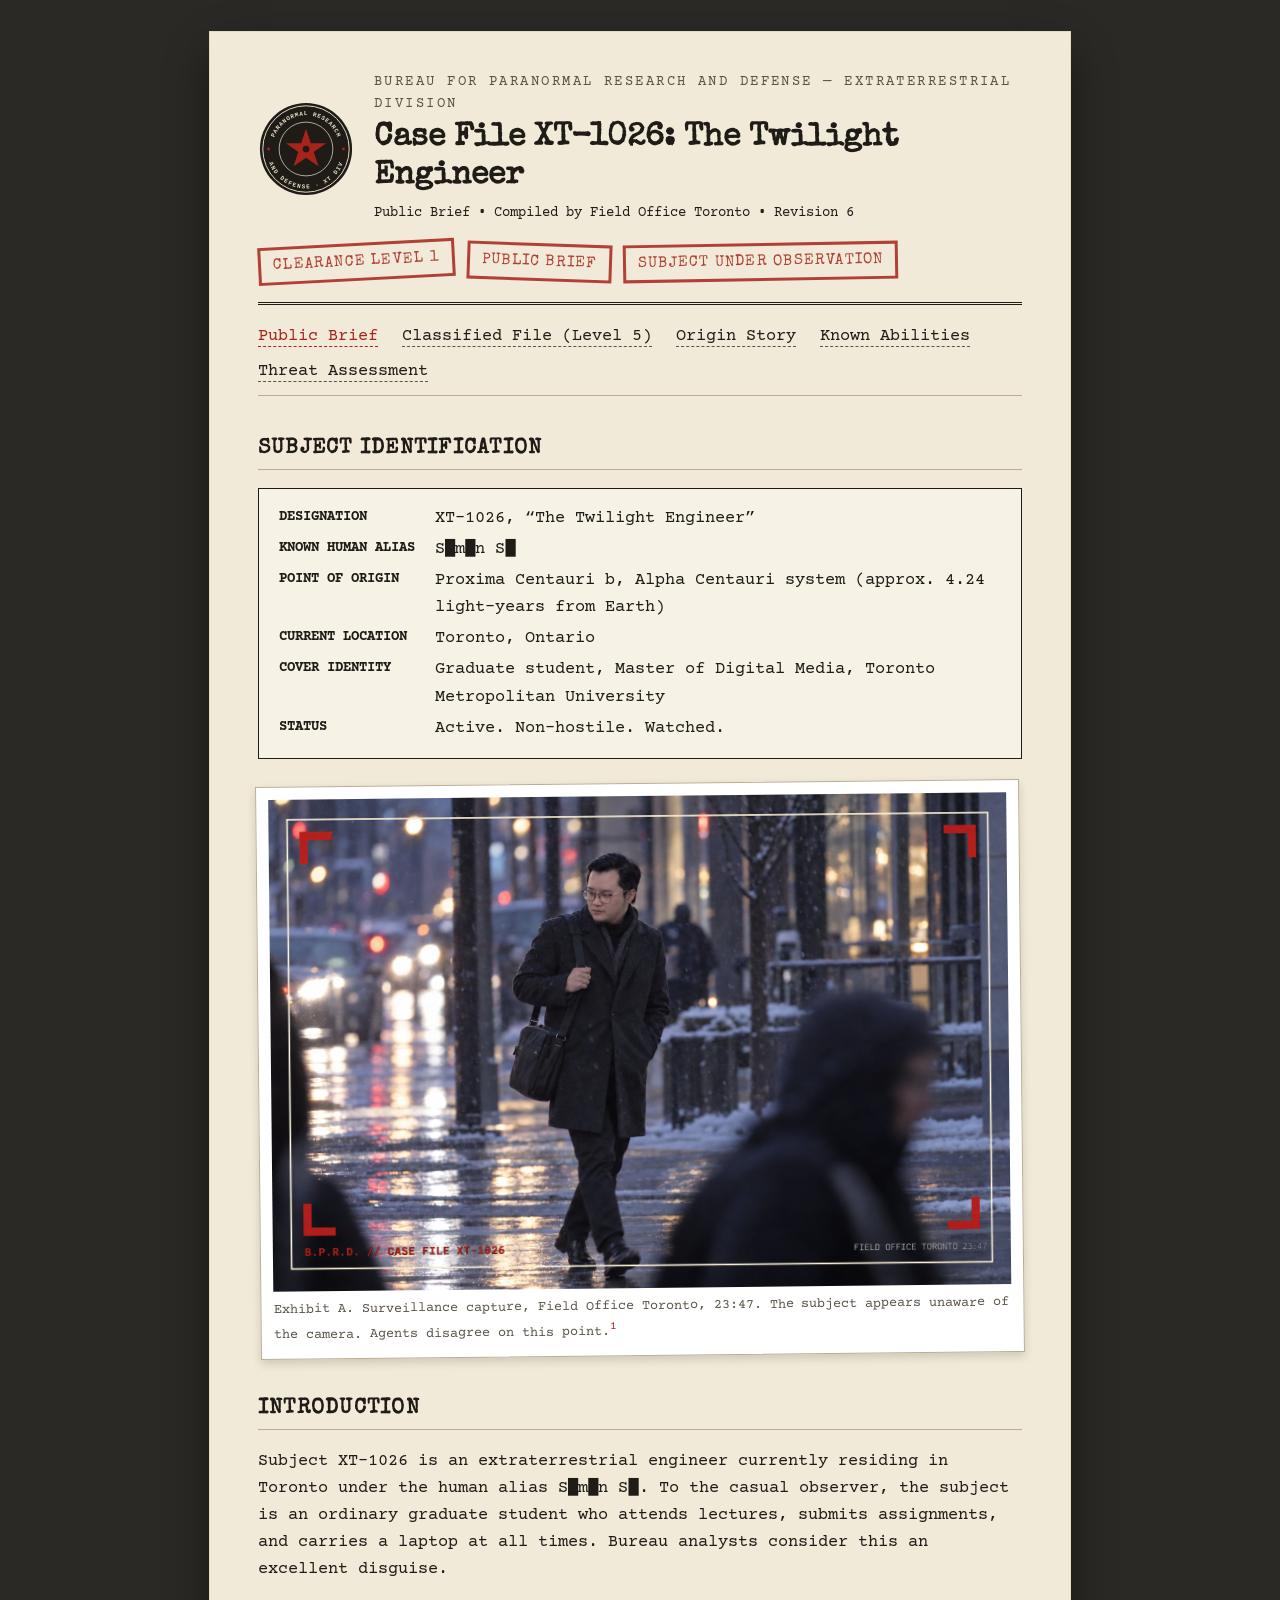
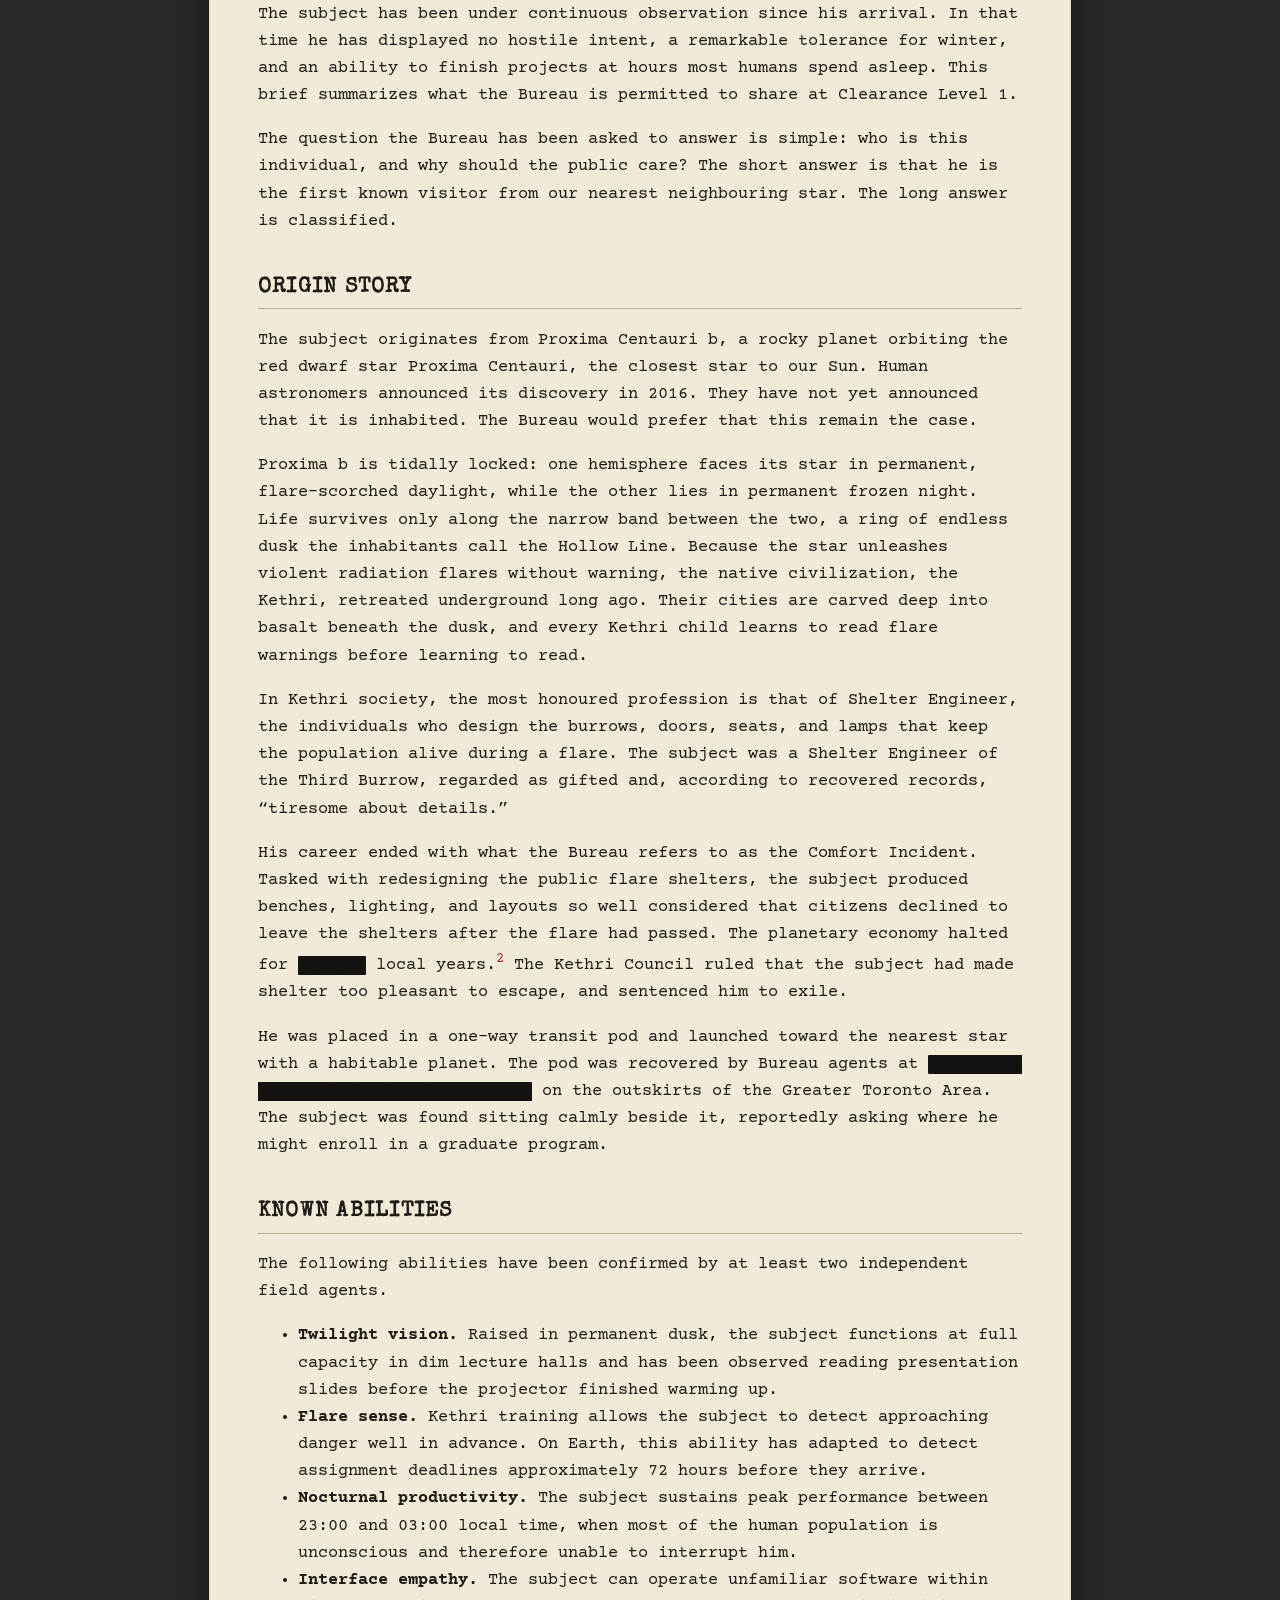
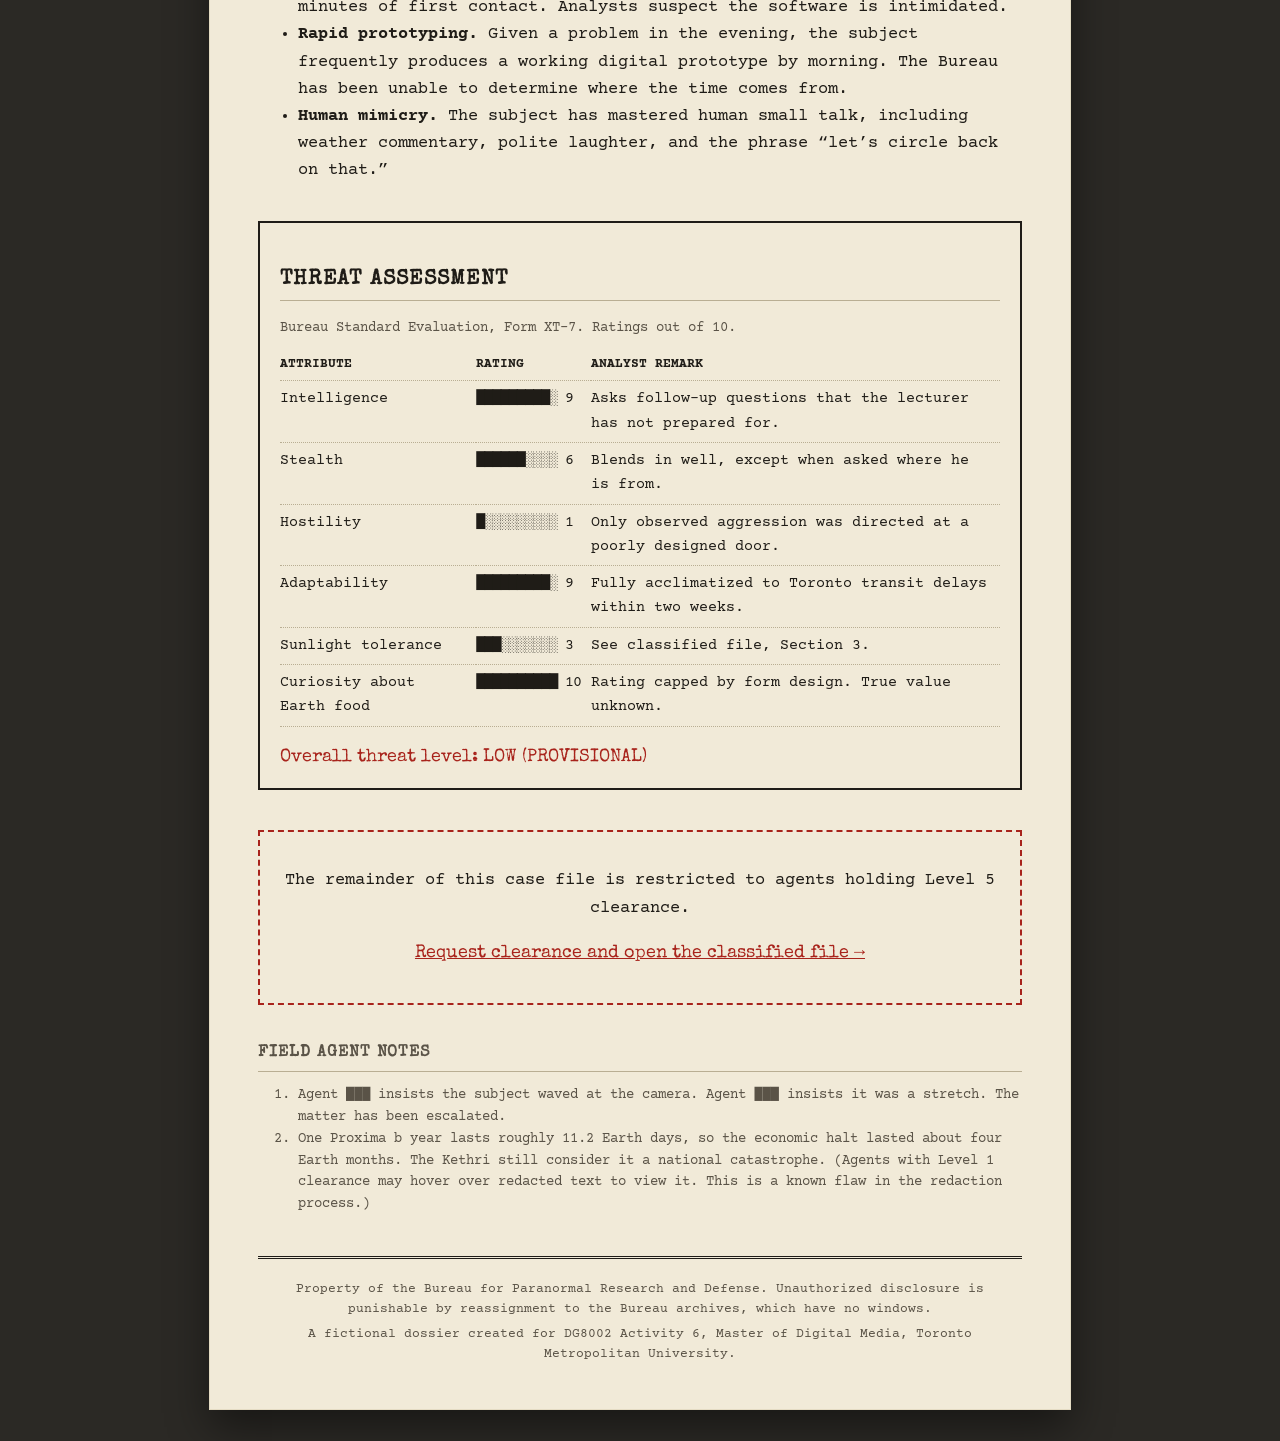
==== index.html @ 2daf27eb "Add B.P.R.D. case file" ====
<!DOCTYPE html>
<html lang="en">
<head>
  <meta charset="UTF-8">
  <meta name="viewport" content="width=device-width, initial-scale=1.0">
  <title>Case File XT-1026 | Public Brief | B.P.R.D.</title>
  <link rel="preconnect" href="https://fonts.googleapis.com">
  <link rel="preconnect" href="https://fonts.gstatic.com" crossorigin>
  <link href="https://fonts.googleapis.com/css2?family=Courier+Prime:wght@400;700&family=Special+Elite&display=swap" rel="stylesheet">
  <link rel="stylesheet" href="style.css">
</head>
<body>
  <div class="dossier">

    <header>
      <div class="letterhead">
        <img src="images/bprd-seal.svg" alt="Circular seal of the Bureau for Paranormal Research and Defense, Extraterrestrial Division, with a five-pointed star at its centre">
        <div>
          <p class="agency">Bureau for Paranormal Research and Defense &mdash; Extraterrestrial Division</p>
          <h1>Case File XT-1026: The Twilight Engineer</h1>
          <p class="file-no">Public Brief &bull; Compiled by Field Office Toronto &bull; Revision 6</p>
        </div>
      </div>
      <div class="stamps">
        <span class="stamp">Clearance Level 1</span>
        <span class="stamp">Public Brief</span>
        <span class="stamp">Subject Under Observation</span>
      </div>
    </header>

    <nav aria-label="Case file navigation">
      <ul>
        <li><a href="index.html" aria-current="page">Public Brief</a></li>
        <li><a href="classified.html">Classified File (Level 5)</a></li>
        <li><a href="#origin">Origin Story</a></li>
        <li><a href="#abilities">Known Abilities</a></li>
        <li><a href="#threat">Threat Assessment</a></li>
      </ul>
    </nav>

    <main>

      <section id="identification">
        <h2>Subject Identification</h2>
        <dl class="subject-card">
          <dt>Designation</dt>
          <dd>XT-1026, &ldquo;The Twilight Engineer&rdquo;</dd>
          <dt>Known human alias</dt>
          <dd>S█m█n S█</dd>
          <dt>Point of origin</dt>
          <dd>Proxima Centauri b, Alpha Centauri system (approx. 4.24 light-years from Earth)</dd>
          <dt>Current location</dt>
          <dd>Toronto, Ontario</dd>
          <dt>Cover identity</dt>
          <dd>Graduate student, Master of Digital Media, Toronto Metropolitan University</dd>
          <dt>Status</dt>
          <dd>Active. Non-hostile. Watched.</dd>
        </dl>

        <figure>
          <img src="images/surveillance-capture.jpg" alt="Surveillance photograph of Subject XT-1026 in human form: a man in glasses, a dark wool coat and a messenger bag walking along a snowy downtown Toronto sidewalk at night, glancing sideways, framed by red surveillance-camera corner marks">
          <figcaption>Exhibit A. Surveillance capture, Field Office Toronto, 23:47. The subject appears unaware of the camera. Agents disagree on this point.<sup><a href="#note-1">1</a></sup></figcaption>
        </figure>
      </section>

      <section id="introduction">
        <h2>Introduction</h2>
        <p>Subject XT-1026 is an extraterrestrial engineer currently residing in Toronto under the human alias S█m█n S█. To the casual observer, the subject is an ordinary graduate student who attends lectures, submits assignments, and carries a laptop at all times. Bureau analysts consider this an excellent disguise.</p>
        <p>The subject has been under continuous observation since his arrival. In that time he has displayed no hostile intent, a remarkable tolerance for winter, and an ability to finish projects at hours most humans spend asleep. This brief summarizes what the Bureau is permitted to share at Clearance Level 1.</p>
        <p>The question the Bureau has been asked to answer is simple: who is this individual, and why should the public care? The short answer is that he is the first known visitor from our nearest neighbouring star. The long answer is classified.</p>
      </section>

      <section id="origin">
        <h2>Origin Story</h2>
        <p>The subject originates from Proxima Centauri b, a rocky planet orbiting the red dwarf star Proxima Centauri, the closest star to our Sun. Human astronomers announced its discovery in 2016. They have not yet announced that it is inhabited. The Bureau would prefer that this remain the case.</p>
        <p>Proxima b is tidally locked: one hemisphere faces its star in permanent, flare-scorched daylight, while the other lies in permanent frozen night. Life survives only along the narrow band between the two, a ring of endless dusk the inhabitants call the Hollow Line. Because the star unleashes violent radiation flares without warning, the native civilization, the Kethri, retreated underground long ago. Their cities are carved deep into basalt beneath the dusk, and every Kethri child learns to read flare warnings before learning to read.</p>
        <p>In Kethri society, the most honoured profession is that of Shelter Engineer, the individuals who design the burrows, doors, seats, and lamps that keep the population alive during a flare. The subject was a Shelter Engineer of the Third Burrow, regarded as gifted and, according to recovered records, &ldquo;tiresome about details.&rdquo;</p>
        <p>His career ended with what the Bureau refers to as the Comfort Incident. Tasked with redesigning the public flare shelters, the subject produced benches, lighting, and layouts so well considered that citizens declined to leave the shelters after the flare had passed. The planetary economy halted for <span class="redacted" tabindex="0">eleven</span> local years.<sup><a href="#note-2">2</a></sup> The Kethri Council ruled that the subject had made shelter too pleasant to escape, and sentenced him to exile.</p>
        <p>He was placed in a one-way transit pod and launched toward the nearest star with a habitable planet. The pod was recovered by Bureau agents at <span class="redacted" tabindex="0">a parking lot behind a hardware store</span> on the outskirts of the Greater Toronto Area. The subject was found sitting calmly beside it, reportedly asking where he might enroll in a graduate program.</p>
      </section>

      <section id="abilities">
        <h2>Known Abilities</h2>
        <p>The following abilities have been confirmed by at least two independent field agents.</p>
        <ul>
          <li><strong>Twilight vision.</strong> Raised in permanent dusk, the subject functions at full capacity in dim lecture halls and has been observed reading presentation slides before the projector finished warming up.</li>
          <li><strong>Flare sense.</strong> Kethri training allows the subject to detect approaching danger well in advance. On Earth, this ability has adapted to detect assignment deadlines approximately 72 hours before they arrive.</li>
          <li><strong>Nocturnal productivity.</strong> The subject sustains peak performance between 23:00 and 03:00 local time, when most of the human population is unconscious and therefore unable to interrupt him.</li>
          <li><strong>Interface empathy.</strong> The subject can operate unfamiliar software within minutes of first contact. Analysts suspect the software is intimidated.</li>
          <li><strong>Rapid prototyping.</strong> Given a problem in the evening, the subject frequently produces a working digital prototype by morning. The Bureau has been unable to determine where the time comes from.</li>
          <li><strong>Human mimicry.</strong> The subject has mastered human small talk, including weather commentary, polite laughter, and the phrase &ldquo;let&rsquo;s circle back on that.&rdquo;</li>
        </ul>
      </section>

      <div class="threat-assessment" id="threat">
        <h2>Threat Assessment</h2>
        <div class="table-wrap">
          <table>
            <caption>Bureau Standard Evaluation, Form XT-7. Ratings out of 10.</caption>
            <thead>
              <tr>
                <th scope="col">Attribute</th>
                <th scope="col">Rating</th>
                <th scope="col">Analyst Remark</th>
              </tr>
            </thead>
            <tbody>
              <tr>
                <td>Intelligence</td>
                <td class="bar">█████████░ 9</td>
                <td>Asks follow-up questions that the lecturer has not prepared for.</td>
              </tr>
              <tr>
                <td>Stealth</td>
                <td class="bar">██████░░░░ 6</td>
                <td>Blends in well, except when asked where he is from.</td>
              </tr>
              <tr>
                <td>Hostility</td>
                <td class="bar">█░░░░░░░░░ 1</td>
                <td>Only observed aggression was directed at a poorly designed door.</td>
              </tr>
              <tr>
                <td>Adaptability</td>
                <td class="bar">█████████░ 9</td>
                <td>Fully acclimatized to Toronto transit delays within two weeks.</td>
              </tr>
              <tr>
                <td>Sunlight tolerance</td>
                <td class="bar">███░░░░░░░ 3</td>
                <td>See classified file, Section 3.</td>
              </tr>
              <tr>
                <td>Curiosity about Earth food</td>
                <td class="bar">██████████ 10</td>
                <td>Rating capped by form design. True value unknown.</td>
              </tr>
            </tbody>
          </table>
        </div>
        <p class="verdict">Overall threat level: LOW (PROVISIONAL)</p>
      </div>

      <section class="clearance-gate" aria-label="Clearance check">
        <p>The remainder of this case file is restricted to agents holding Level 5 clearance.</p>
        <p><a href="classified.html">Request clearance and open the classified file &rarr;</a></p>
      </section>

      <section class="field-notes" id="field-notes">
        <h2>Field Agent Notes</h2>
        <ol>
          <li id="note-1">Agent ███ insists the subject waved at the camera. Agent ███ insists it was a stretch. The matter has been escalated.</li>
          <li id="note-2">One Proxima b year lasts roughly 11.2 Earth days, so the economic halt lasted about four Earth months. The Kethri still consider it a national catastrophe. (Agents with Level 1 clearance may hover over redacted text to view it. This is a known flaw in the redaction process.)</li>
        </ol>
      </section>

    </main>

    <footer>
      <p>Property of the Bureau for Paranormal Research and Defense. Unauthorized disclosure is punishable by reassignment to the Bureau archives, which have no windows.</p>
      <p>A fictional dossier created for DG8002 Activity 6, Master of Digital Media, Toronto Metropolitan University.</p>
    </footer>

  </div>
</body>
</html>
---- style.css ----
/* B.P.R.D. Case File XT-1026 — light dossier styling.
   Structure lives in the HTML; this file only adds the paper-file look. */

:root {
  --paper: #f1ead8;
  --paper-edge: #e4dbc3;
  --ink: #1f1c17;
  --ink-soft: #5a5347;
  --stamp: #a8231b;
  --rule: #b9ae93;
  --redact: #141310;
}

* { box-sizing: border-box; }

body {
  margin: 0;
  background: #2b2925;
  color: var(--ink);
  font-family: "Courier Prime", "Courier New", Courier, monospace;
  font-size: 17px;
  line-height: 1.6;
}

/* The sheet of paper */
.dossier {
  max-width: 860px;
  margin: 32px auto;
  padding: 40px 48px;
  background: var(--paper);
  box-shadow: 0 0 0 1px var(--paper-edge), 0 18px 40px rgba(0, 0, 0, 0.45);
}

/* ---------- Header ---------- */
header {
  border-bottom: 3px double var(--ink);
  padding-bottom: 20px;
  margin-bottom: 8px;
}

.letterhead {
  display: flex;
  align-items: center;
  gap: 20px;
}

.letterhead img {
  width: 96px;
  height: 96px;
  flex-shrink: 0;
}

.agency {
  margin: 0;
  font-size: 0.85rem;
  letter-spacing: 0.18em;
  text-transform: uppercase;
  color: var(--ink-soft);
}

h1 {
  font-family: "Special Elite", "Courier New", monospace;
  font-size: 2rem;
  line-height: 1.2;
  margin: 4px 0 6px;
}

.file-no {
  margin: 0;
  font-size: 0.9rem;
}

/* Rubber stamps */
.stamps {
  display: flex;
  flex-wrap: wrap;
  gap: 12px;
  margin-top: 18px;
}

.stamp {
  display: inline-block;
  border: 3px solid var(--stamp);
  color: var(--stamp);
  padding: 4px 12px;
  font-family: "Special Elite", "Courier New", monospace;
  font-size: 0.95rem;
  letter-spacing: 0.08em;
  text-transform: uppercase;
  transform: rotate(-3deg);
  opacity: 0.85;
}

.stamp:nth-child(2) { transform: rotate(2deg); }
.stamp:nth-child(3) { transform: rotate(-1deg); }

/* ---------- Navigation ---------- */
nav {
  border-bottom: 1px solid var(--rule);
  padding: 10px 0;
  margin-bottom: 24px;
}

nav ul {
  list-style: none;
  margin: 0;
  padding: 0;
  display: flex;
  flex-wrap: wrap;
  gap: 8px 24px;
}

nav a {
  color: var(--ink);
  text-decoration: none;
  border-bottom: 1px dashed var(--ink-soft);
}

nav a:hover,
nav a[aria-current="page"] {
  color: var(--stamp);
  border-bottom-color: var(--stamp);
}

/* ---------- Body content ---------- */
h2 {
  font-family: "Special Elite", "Courier New", monospace;
  font-size: 1.3rem;
  text-transform: uppercase;
  letter-spacing: 0.06em;
  border-bottom: 1px solid var(--rule);
  padding-bottom: 4px;
  margin-top: 36px;
}

h3 {
  font-size: 1.05rem;
  margin-bottom: 4px;
}

a { color: var(--stamp); }

/* Redaction bars: hover (or tap) to declassify */
.redacted {
  background: var(--redact);
  color: var(--redact);
  padding: 0 4px;
  border-radius: 1px;
  cursor: help;
  transition: color 0.2s, background 0.2s;
}

.redacted:hover,
.redacted:focus {
  background: #d9cfb3;
  color: var(--ink);
  outline: none;
}

/* Subject identification card */
.subject-card {
  display: grid;
  grid-template-columns: max-content 1fr;
  gap: 4px 20px;
  border: 1px solid var(--ink);
  padding: 16px 20px;
  background: rgba(255, 255, 255, 0.35);
}

.subject-card dt {
  font-weight: bold;
  text-transform: uppercase;
  font-size: 0.85rem;
  padding-top: 2px;
}

.subject-card dd { margin: 0; }

/* Photographs */
figure {
  margin: 24px 0;
  padding: 12px;
  background: #fff;
  border: 1px solid var(--rule);
  transform: rotate(-0.6deg);
  box-shadow: 0 4px 10px rgba(0, 0, 0, 0.15);
}

figure img {
  display: block;
  width: 100%;
  height: auto;
}

figcaption {
  font-size: 0.85rem;
  color: var(--ink-soft);
  margin-top: 8px;
}

/* Threat assessment table */
.threat-assessment {
  border: 2px solid var(--ink);
  padding: 4px 20px 16px;
  margin-top: 36px;
}

.table-wrap { overflow-x: auto; }

table {
  width: 100%;
  border-collapse: collapse;
  font-size: 0.95rem;
}

caption {
  text-align: left;
  font-size: 0.85rem;
  color: var(--ink-soft);
  padding-bottom: 8px;
}

th, td {
  text-align: left;
  vertical-align: top;
  padding: 6px 10px 6px 0;
  border-bottom: 1px dotted var(--rule);
}

th { text-transform: uppercase; font-size: 0.8rem; }

.bar { white-space: nowrap; letter-spacing: -1px; }

.verdict {
  font-family: "Special Elite", "Courier New", monospace;
  color: var(--stamp);
  font-size: 1.1rem;
  margin-bottom: 0;
}

/* Analyst theories */
.theories {
  display: grid;
  gap: 16px;
}

.theory {
  border-left: 4px solid var(--rule);
  padding: 4px 0 4px 16px;
}

/* Clearance gate link */
.clearance-gate {
  margin: 40px 0 8px;
  padding: 18px 20px;
  border: 2px dashed var(--stamp);
  text-align: center;
}

.clearance-gate a {
  font-family: "Special Elite", "Courier New", monospace;
  font-size: 1.15rem;
}

/* Access banner on the classified page */
.access-banner {
  background: var(--redact);
  color: var(--paper);
  padding: 12px 16px;
  font-size: 0.95rem;
}

.access-banner p { margin: 0; }

/* Footnotes */
.field-notes {
  font-size: 0.85rem;
  color: var(--ink-soft);
}

.field-notes h2 { font-size: 1rem; }

sup a { text-decoration: none; }

/* ---------- Footer ---------- */
footer {
  margin-top: 40px;
  padding-top: 16px;
  border-top: 3px double var(--ink);
  font-size: 0.8rem;
  color: var(--ink-soft);
  text-align: center;
}

footer p { margin: 4px 0; }

/* ---------- Small screens ---------- */
@media (max-width: 640px) {
  body { font-size: 16px; }
  .dossier { margin: 0; padding: 24px 16px; }
  .letterhead { flex-direction: column; align-items: flex-start; }
  h1 { font-size: 1.6rem; }
  .subject-card { grid-template-columns: 1fr; }
  .subject-card dd { margin-bottom: 8px; }
}
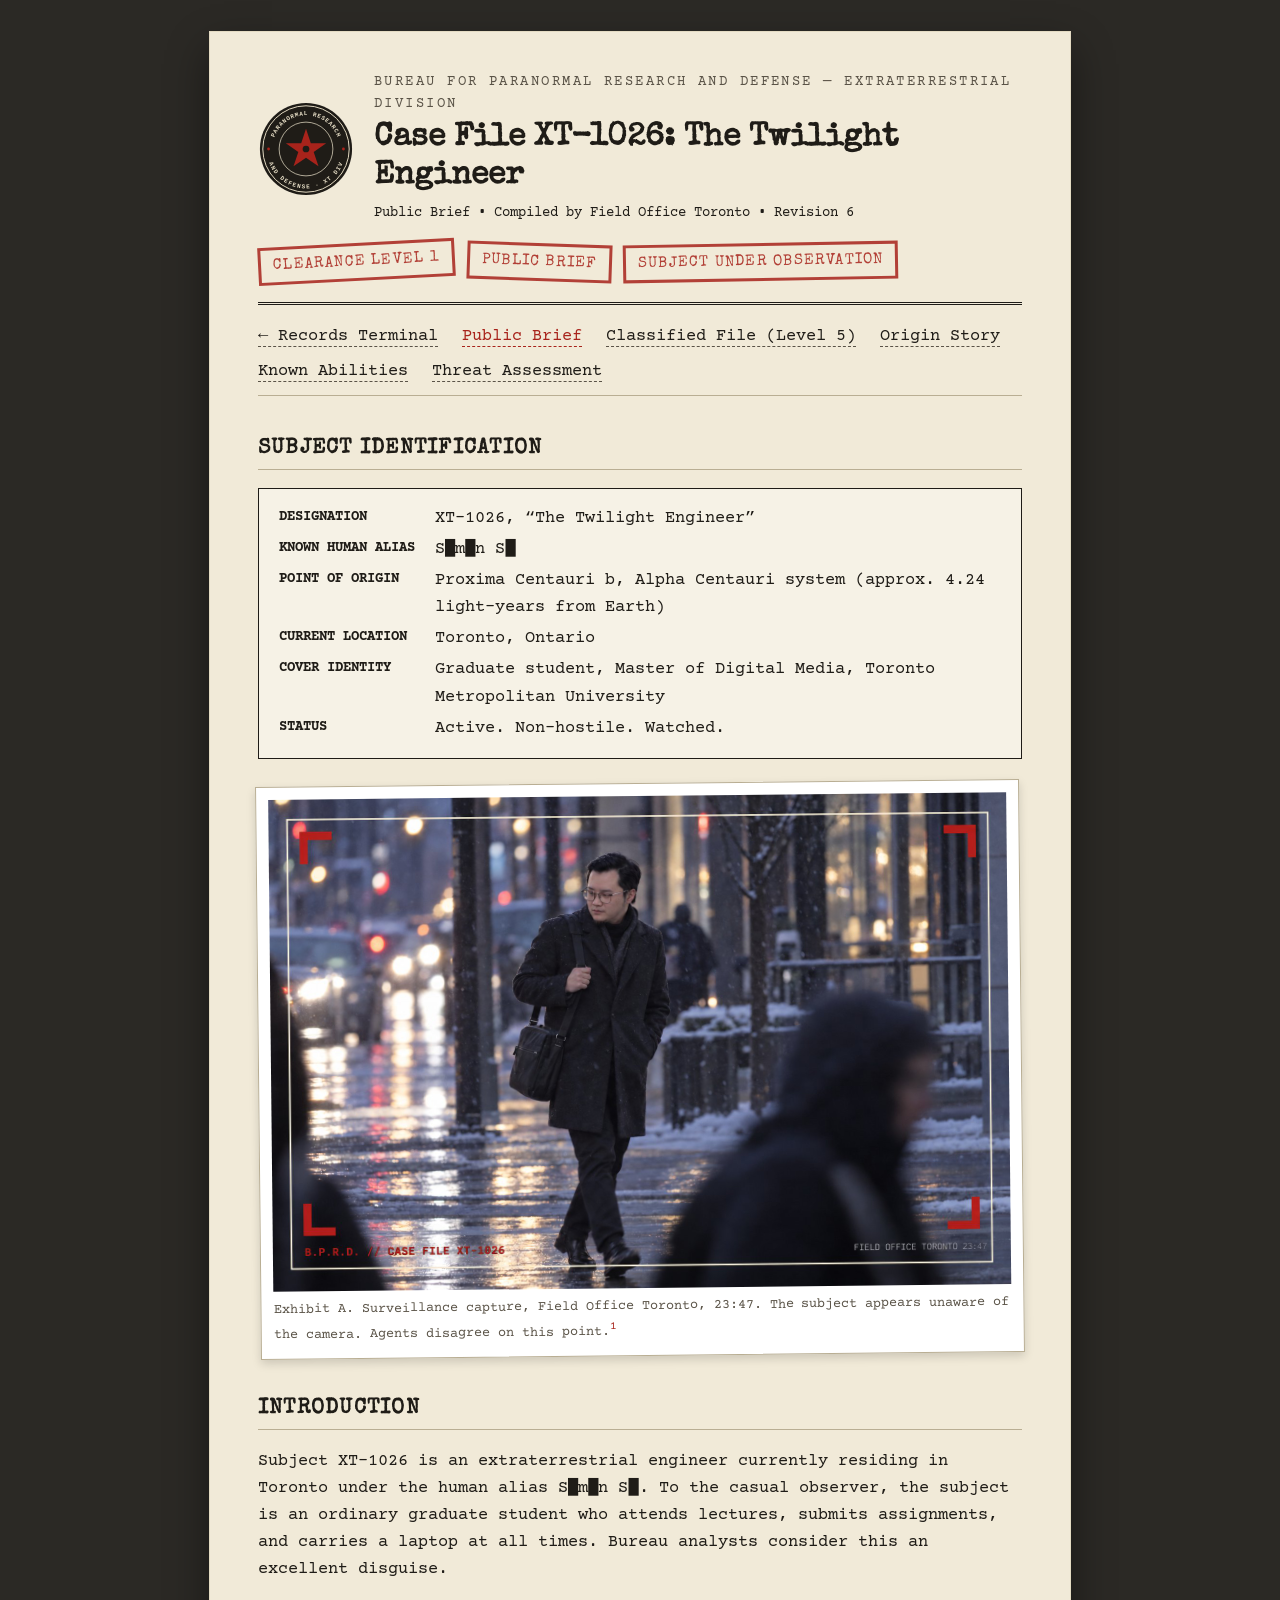
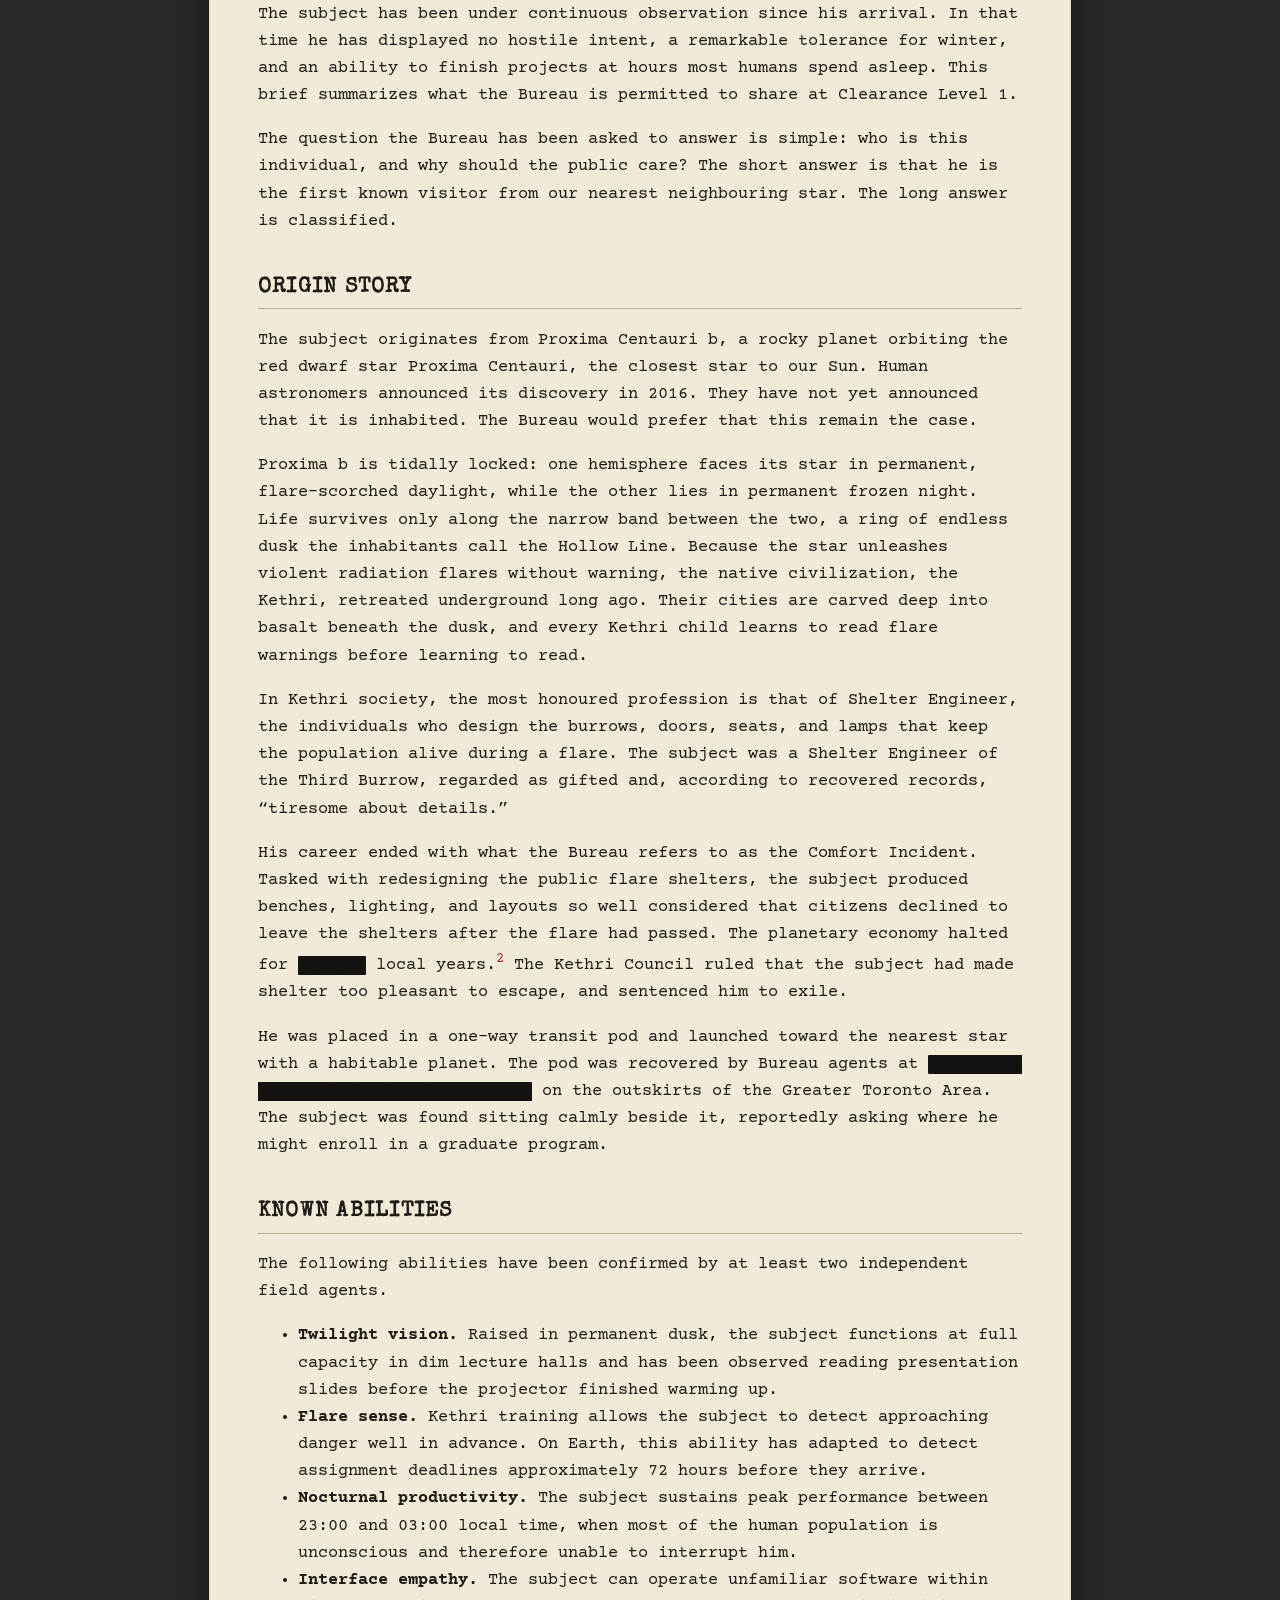
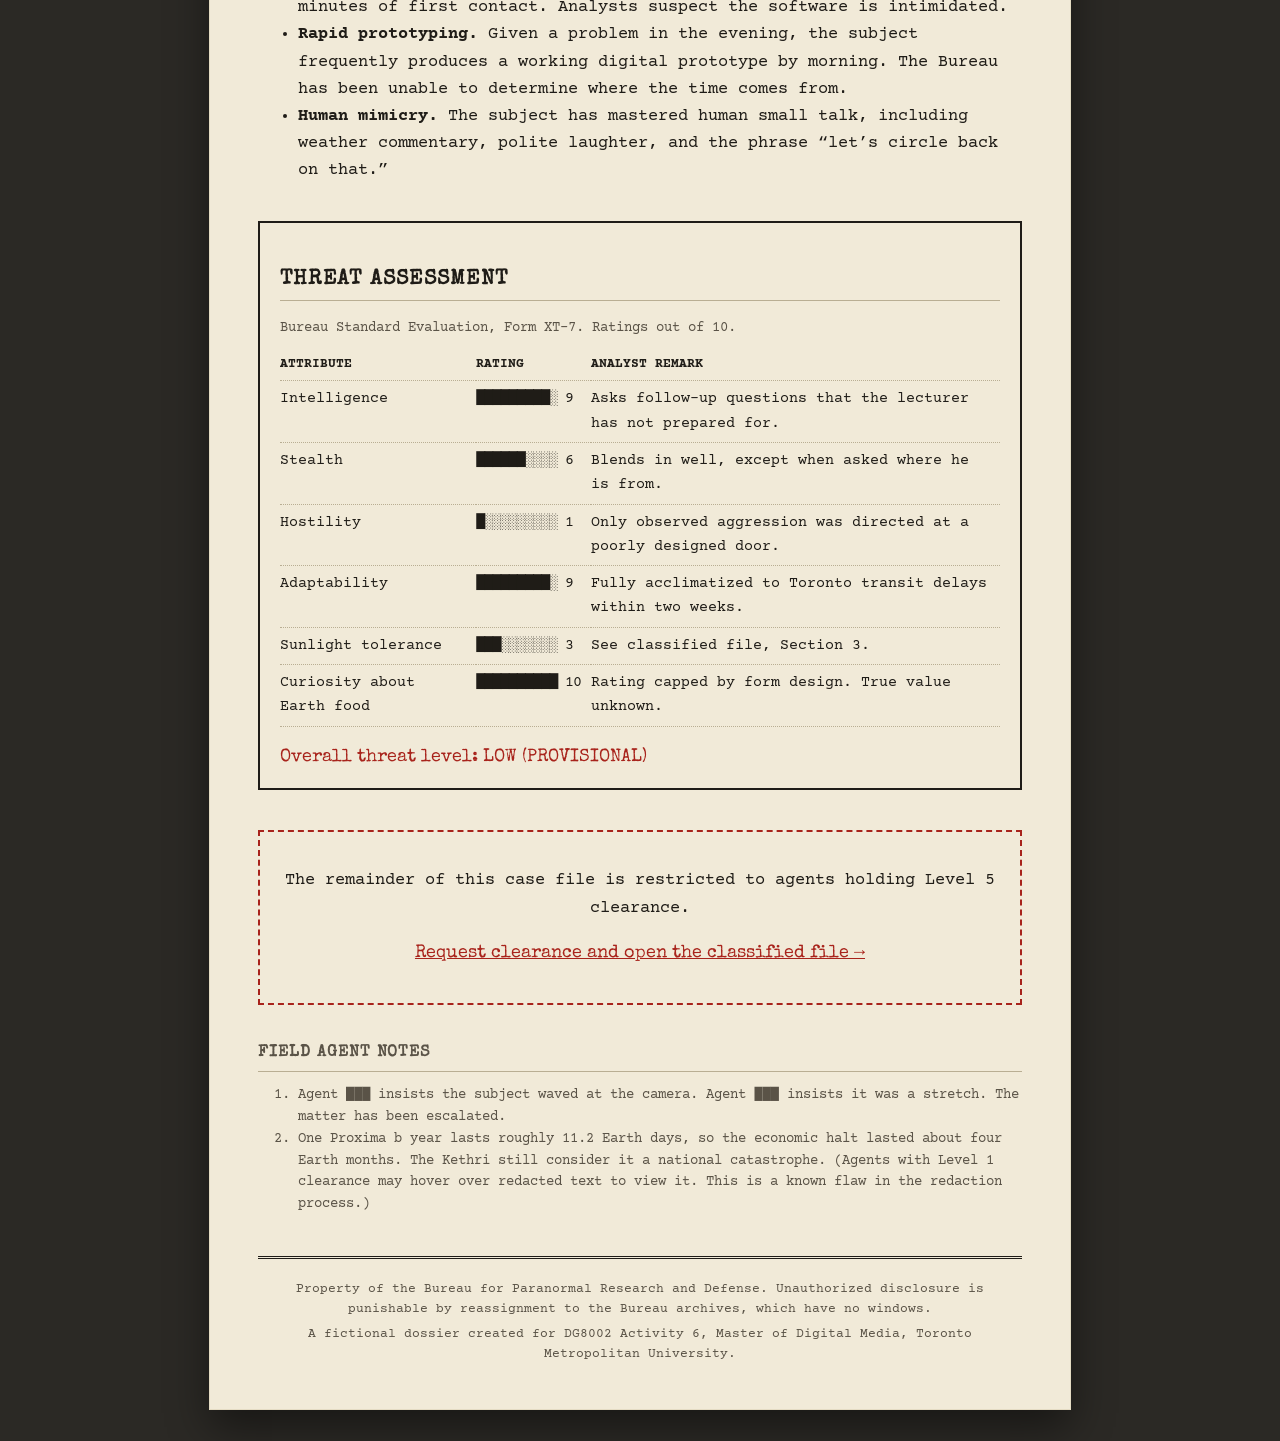
==== commit 1d0328f8: "V1 Update; Added the Directory Page" ====
--- a/index.html
+++ b/index.html
@@ -30,6 +30,7 @@
 
     <nav aria-label="Case file navigation">
       <ul>
+        <li><a href="system.html">&larr; Records Terminal</a></li>
         <li><a href="index.html" aria-current="page">Public Brief</a></li>
         <li><a href="classified.html">Classified File (Level 5)</a></li>
         <li><a href="#origin">Origin Story</a></li>
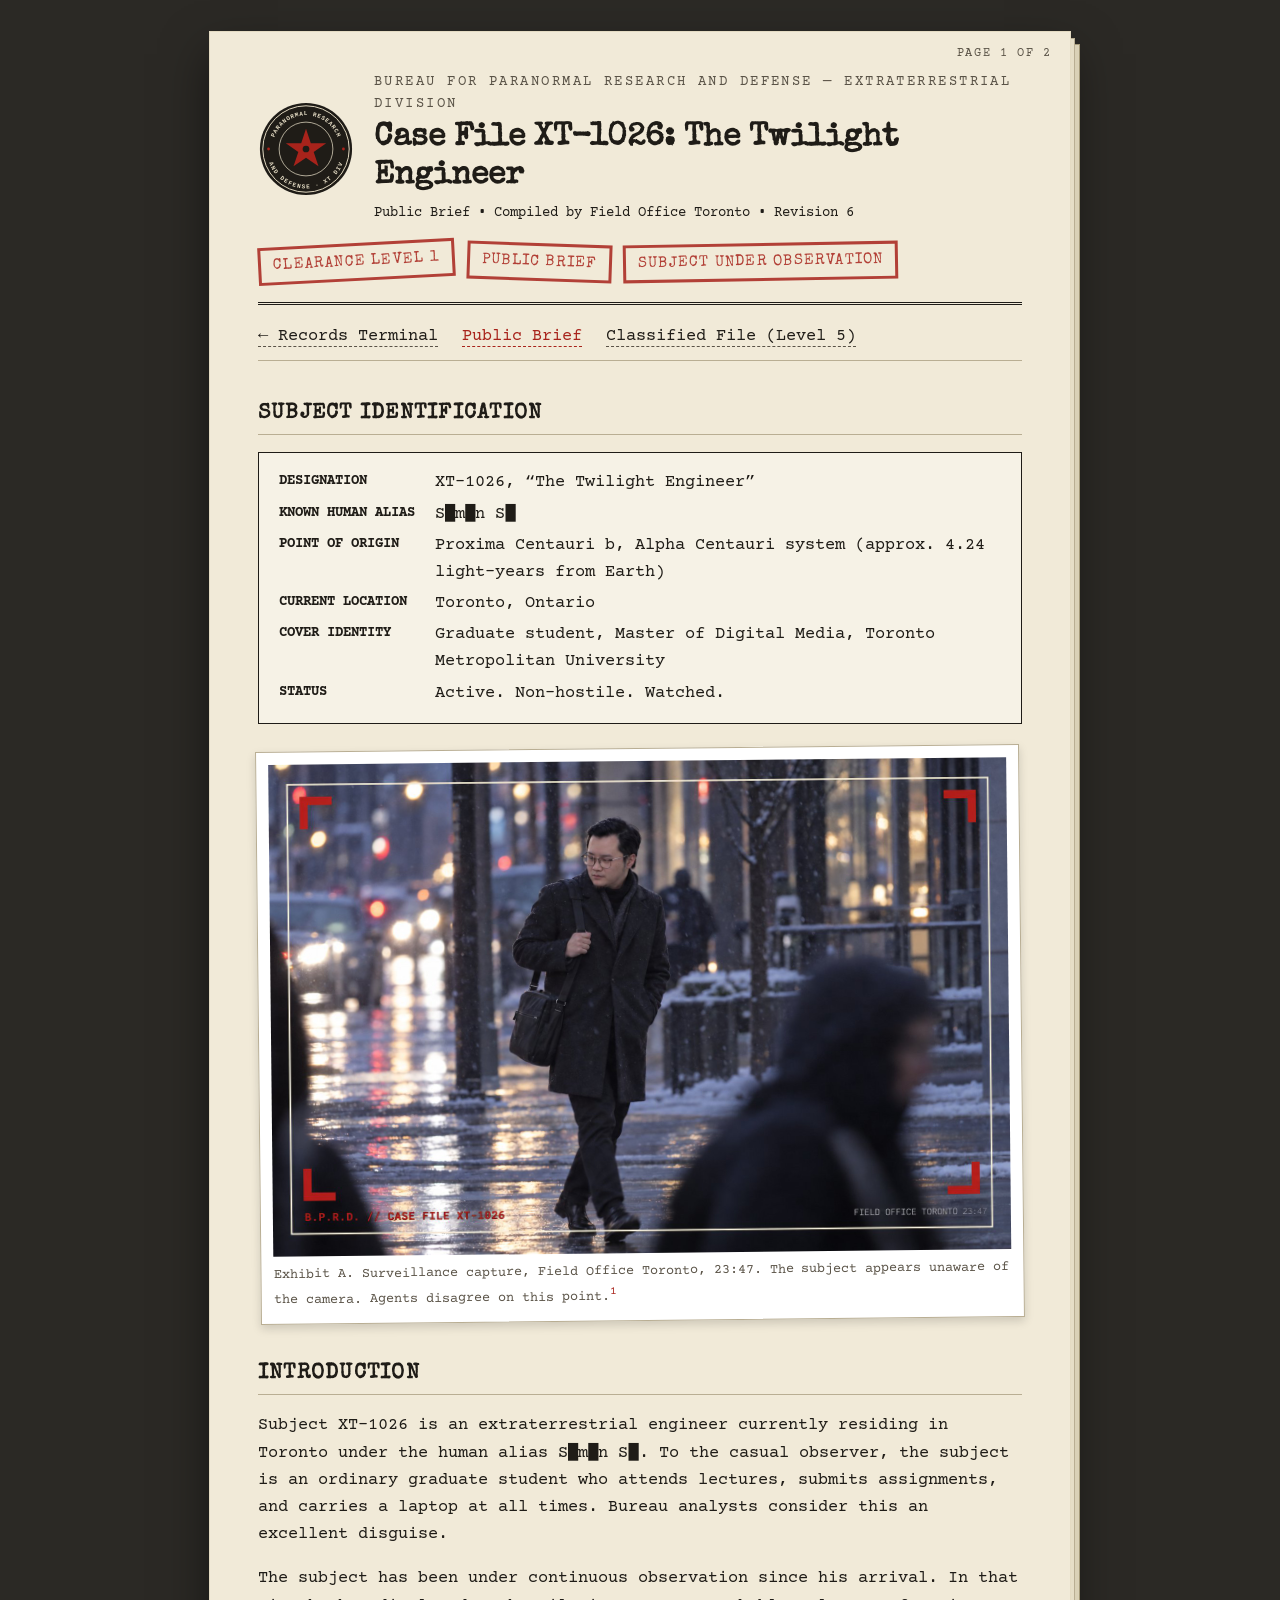
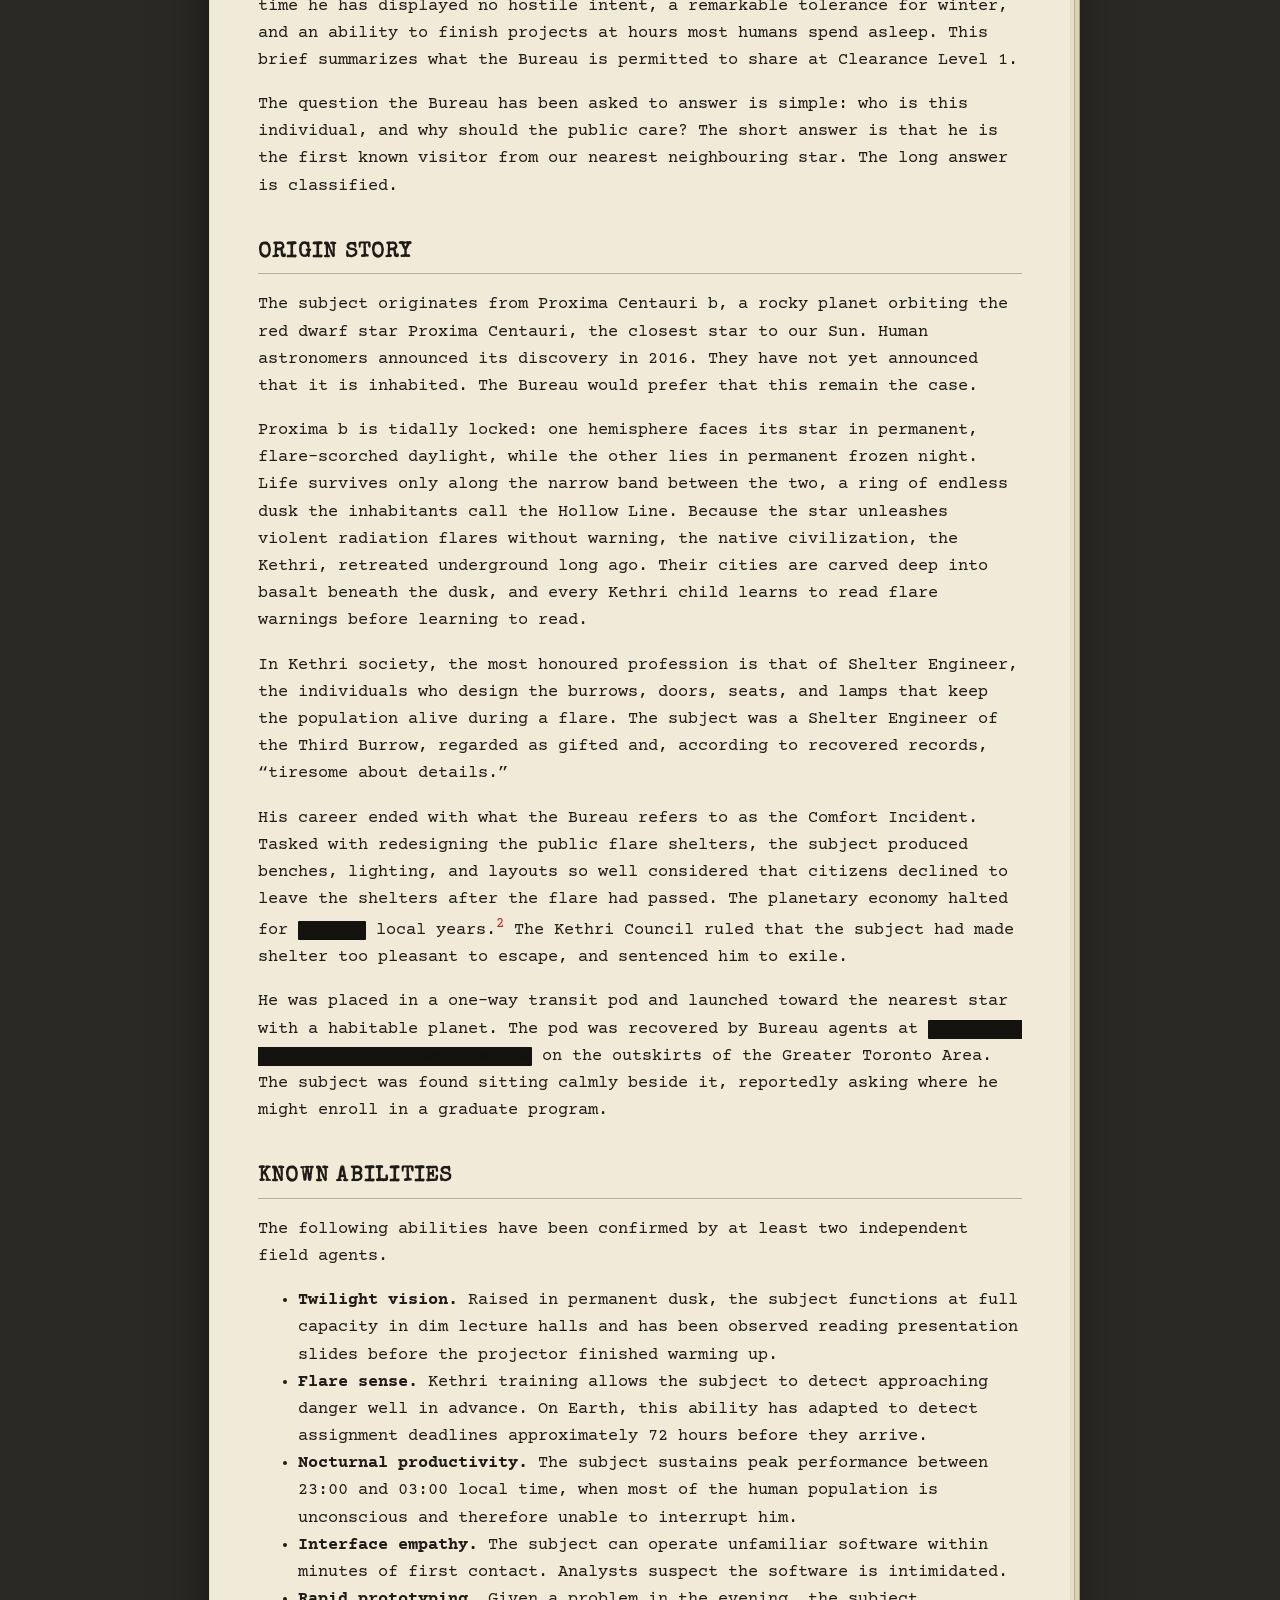
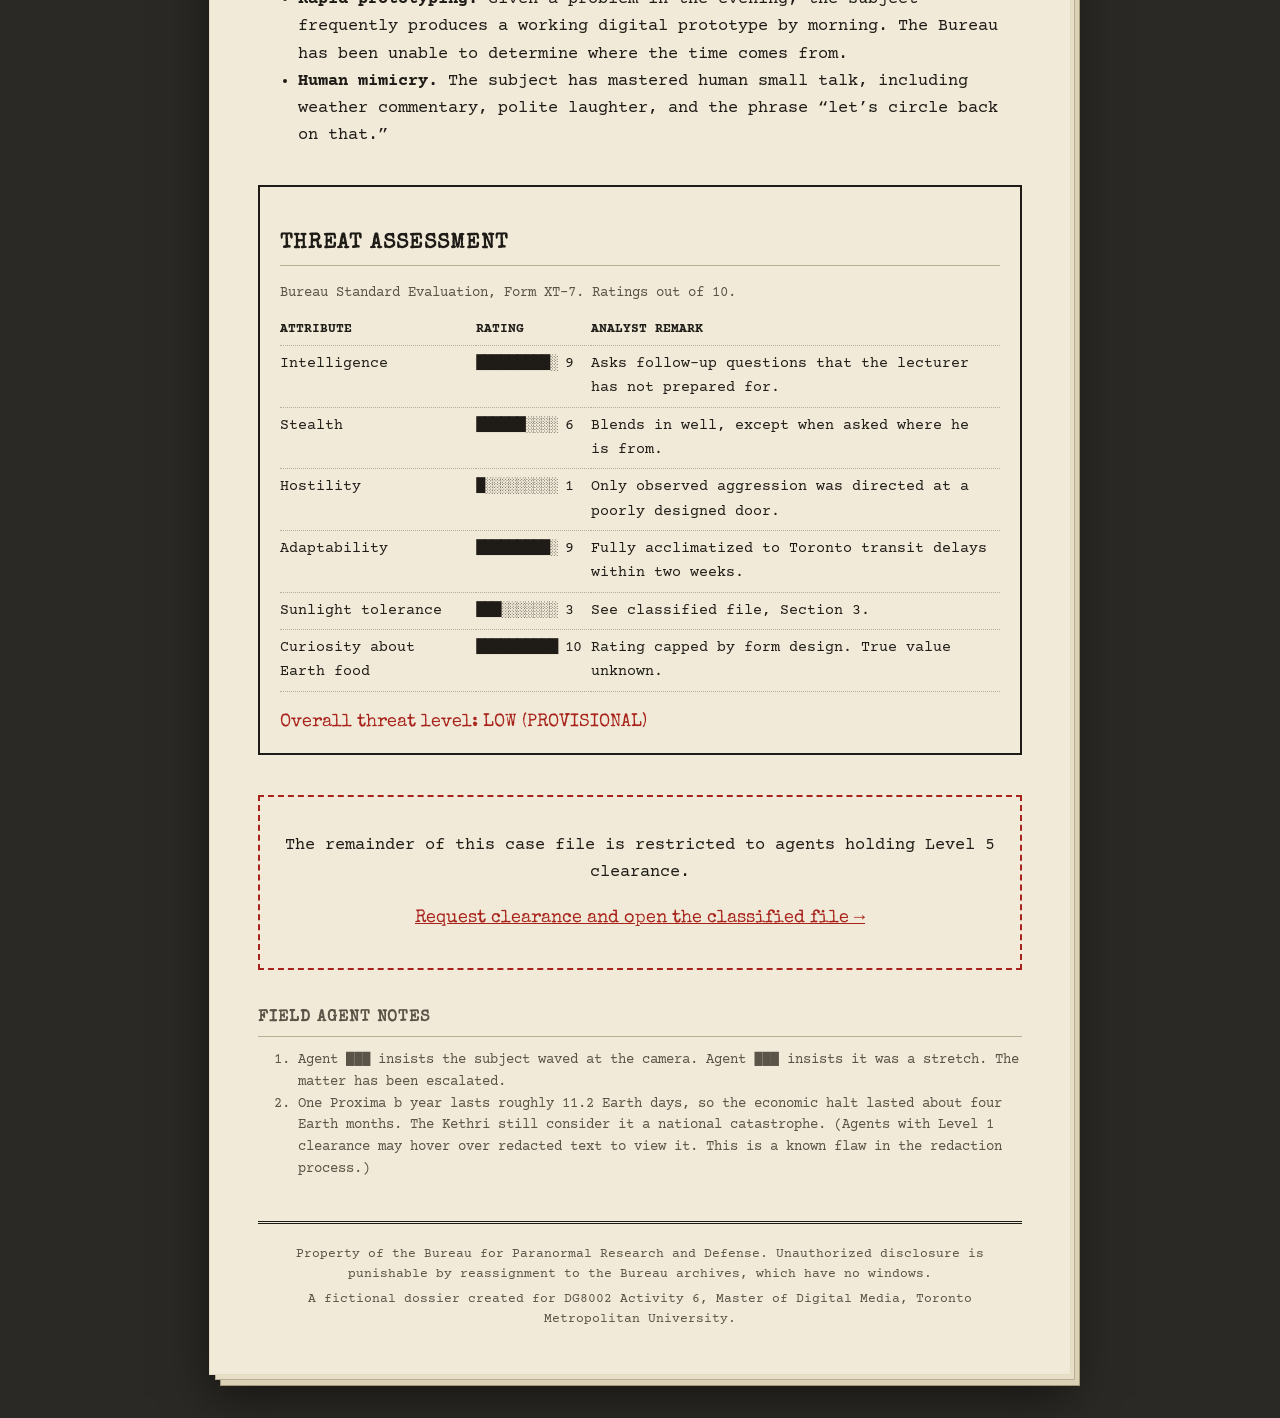
==== commit 27ea20e2: "Activity 7 - CSS Makeover Activity 7 - CSS Makeover" ====
--- a/index.html
+++ b/index.html
@@ -9,10 +9,11 @@
   <link href="https://fonts.googleapis.com/css2?family=Courier+Prime:wght@400;700&family=Special+Elite&display=swap" rel="stylesheet">
   <link rel="stylesheet" href="style.css">
 </head>
-<body>
+<body id="page-brief">
   <div class="dossier">
 
     <header>
+      <p class="page-no">Page 1 of 2</p>
       <div class="letterhead">
         <img src="images/bprd-seal.svg" alt="Circular seal of the Bureau for Paranormal Research and Defense, Extraterrestrial Division, with a five-pointed star at its centre">
         <div>
@@ -33,9 +34,6 @@
         <li><a href="system.html">&larr; Records Terminal</a></li>
         <li><a href="index.html" aria-current="page">Public Brief</a></li>
         <li><a href="classified.html">Classified File (Level 5)</a></li>
-        <li><a href="#origin">Origin Story</a></li>
-        <li><a href="#abilities">Known Abilities</a></li>
-        <li><a href="#threat">Threat Assessment</a></li>
       </ul>
     </nav>
 
--- a/style.css
+++ b/style.css
@@ -22,13 +22,33 @@
   line-height: 1.6;
 }
 
-/* The sheet of paper */
+/* The sheet of paper, sitting on a small stack of pages.
+   Each pair of offset shadows draws one sheet edge peeking out underneath. */
 .dossier {
+  position: relative;
   max-width: 860px;
-  margin: 32px auto;
+  margin: 32px auto 44px;
   padding: 40px 48px;
   background: var(--paper);
-  box-shadow: 0 0 0 1px var(--paper-edge), 0 18px 40px rgba(0, 0, 0, 0.45);
+  box-shadow:
+    0 0 0 1px var(--paper-edge),
+    5px 6px 0 -1px #e6dec7,
+    5px 6px 0 0 var(--rule),
+    10px 12px 0 -1px #dad1b7,
+    10px 12px 0 0 #a39878,
+    0 22px 44px rgba(0, 0, 0, 0.5);
+}
+
+/* "Page 1 of 2" marker in the top-right corner of each sheet */
+.page-no {
+  position: absolute;
+  top: 12px;
+  right: 18px;
+  margin: 0;
+  font-size: 0.75rem;
+  letter-spacing: 0.14em;
+  text-transform: uppercase;
+  color: var(--ink-soft);
 }
 
 /* ---------- Header ---------- */
@@ -198,8 +218,8 @@
   margin-top: 8px;
 }
 
-/* Threat assessment table */
-.threat-assessment {
+/* Threat assessment table (ID selector: one unique panel on the Public Brief) */
+#threat {
   border: 2px solid var(--ink);
   padding: 4px 20px 16px;
   margin-top: 36px;
@@ -262,15 +282,18 @@
   font-size: 1.15rem;
 }
 
-/* Access banner on the classified page */
-.access-banner {
+/* Access banner (ID selector: appears once, on the Classified Annex) */
+#access-banner {
   background: var(--redact);
   color: var(--paper);
   padding: 12px 16px;
   font-size: 0.95rem;
 }
 
-.access-banner p { margin: 0; }
+#access-banner p { margin: 0; }
+
+/* Page-specific touches, keyed off each page's <body> ID */
+#page-classified .page-no { color: var(--stamp); }
 
 /* Footnotes */
 .field-notes {
@@ -294,10 +317,96 @@
 
 footer p { margin: 4px 0; }
 
+/* ---------- Page-flip transition between the two dossier pages ----------
+   Pure CSS cross-document View Transitions. Both dossier pages load this
+   stylesheet, so moving between them animates; the Records Terminal does
+   not opt in, so arriving from it stays instant. Browsers without support
+   (currently Firefox) simply switch pages with no animation.
+
+   Forward (Brief -> Classified): the Brief slides off the top of the pile.
+   Back (Classified -> Brief): the Brief slides back onto the pile.        */
+
+@view-transition {
+  navigation: auto;
+}
+
+:root {
+  /* Limits the moving snapshot to the paper column (plus a soft edge that
+     reads as a cast shadow), so the dark desk around it stays put. */
+  --sheet-mask: linear-gradient(
+    to right,
+    transparent calc(50% - 472px),
+    #000 calc(50% - 436px),
+    #000 calc(50% + 446px),
+    transparent calc(50% + 482px)
+  );
+}
+
+/* Forward: arriving on the Classified Annex */
+:root:has(#page-classified)::view-transition-old(root) {
+  z-index: 2;
+  -webkit-mask-image: var(--sheet-mask);
+  mask-image: var(--sheet-mask);
+  transform-origin: 20% 100%;
+  animation: sheet-off 0.7s cubic-bezier(0.55, 0.05, 0.7, 0.4) both;
+}
+
+:root:has(#page-classified)::view-transition-new(root) {
+  animation: sheet-uncover 0.7s ease-out both;
+}
+
+/* Back: arriving on the Public Brief */
+:root:has(#page-brief)::view-transition-new(root) {
+  z-index: 2;
+  -webkit-mask-image: var(--sheet-mask);
+  mask-image: var(--sheet-mask);
+  transform-origin: 20% 100%;
+  animation: sheet-on 0.7s cubic-bezier(0.2, 0.65, 0.3, 1) both;
+}
+
+:root:has(#page-brief)::view-transition-old(root) {
+  animation: sheet-cover 0.7s ease-in both;
+}
+
+@keyframes sheet-off {
+  from { transform: translate(0, 0) rotate(0deg); opacity: 1; }
+  85%  { opacity: 1; }
+  to   { transform: translate(72vw, -28vh) rotate(9deg); opacity: 0; }
+}
+
+@keyframes sheet-on {
+  from { transform: translate(72vw, -28vh) rotate(9deg); opacity: 0; }
+  15%  { opacity: 1; }
+  to   { transform: translate(0, 0) rotate(0deg); opacity: 1; }
+}
+
+/* The page underneath sits in the top sheet's shadow until it is uncovered */
+@keyframes sheet-uncover {
+  from { filter: brightness(0.78); }
+  to   { filter: brightness(1); }
+}
+
+@keyframes sheet-cover {
+  from { filter: brightness(1); }
+  to   { filter: brightness(0.78); }
+}
+
+@media (prefers-reduced-motion: reduce) {
+  ::view-transition-old(root),
+  ::view-transition-new(root) {
+    animation: none !important;
+  }
+}
+
 /* ---------- Small screens ---------- */
 @media (max-width: 640px) {
   body { font-size: 16px; }
-  .dossier { margin: 0; padding: 24px 16px; }
+  .dossier {
+    margin: 0;
+    padding: 36px 16px 24px;
+    box-shadow: none;
+  }
+  .page-no { top: 10px; right: 16px; }
   .letterhead { flex-direction: column; align-items: flex-start; }
   h1 { font-size: 1.6rem; }
   .subject-card { grid-template-columns: 1fr; }
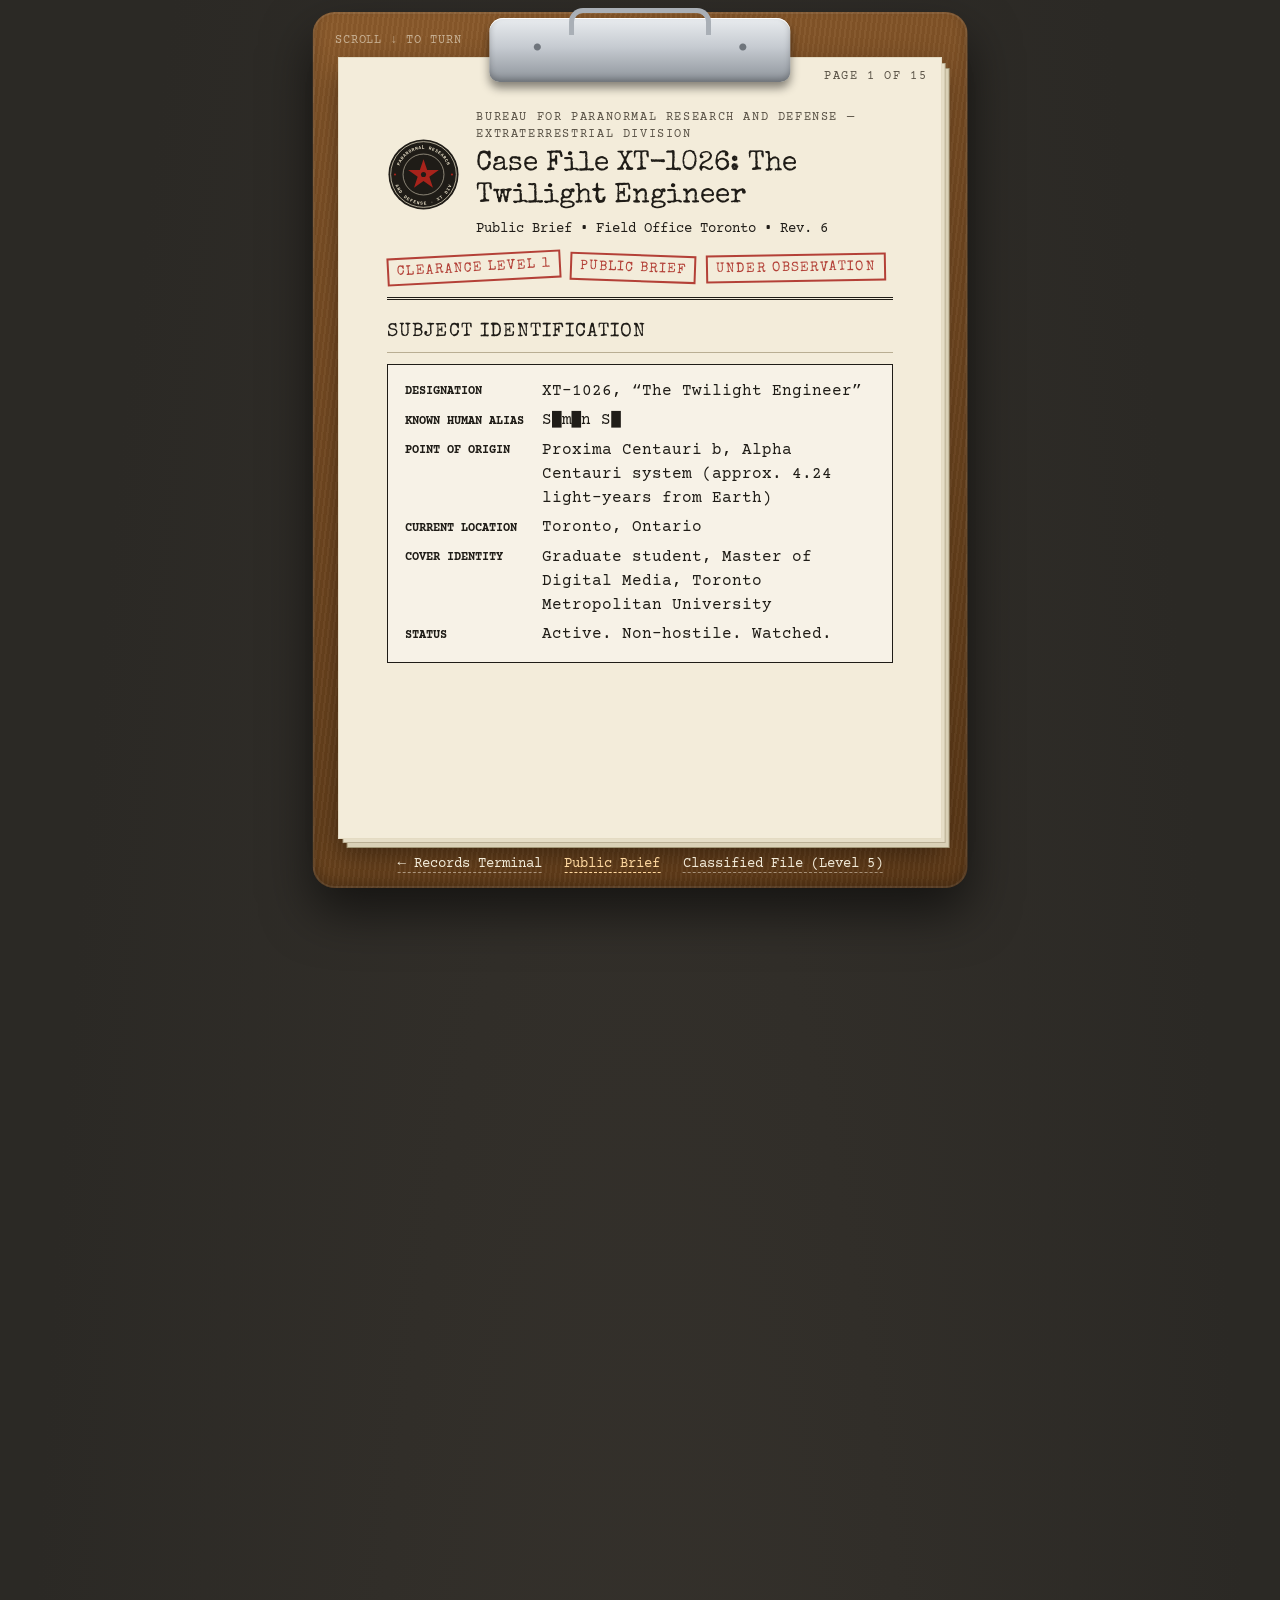
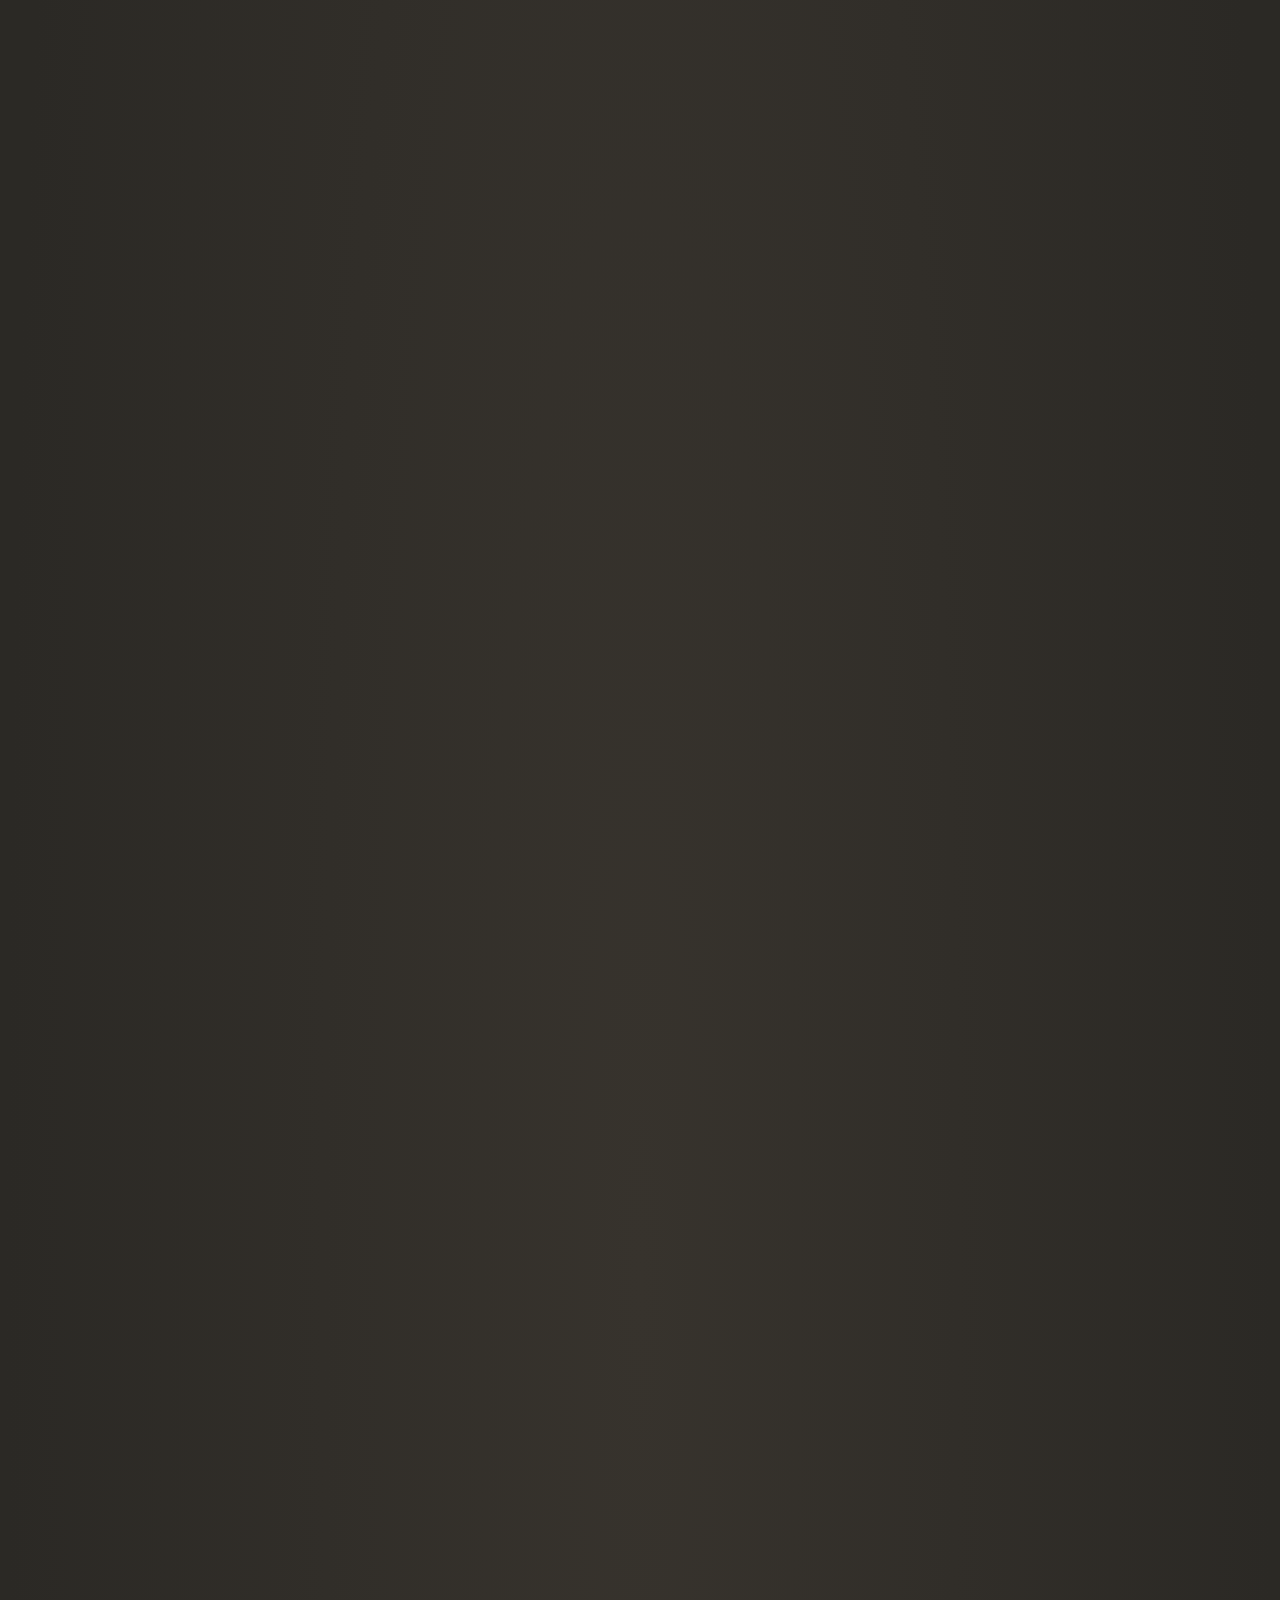
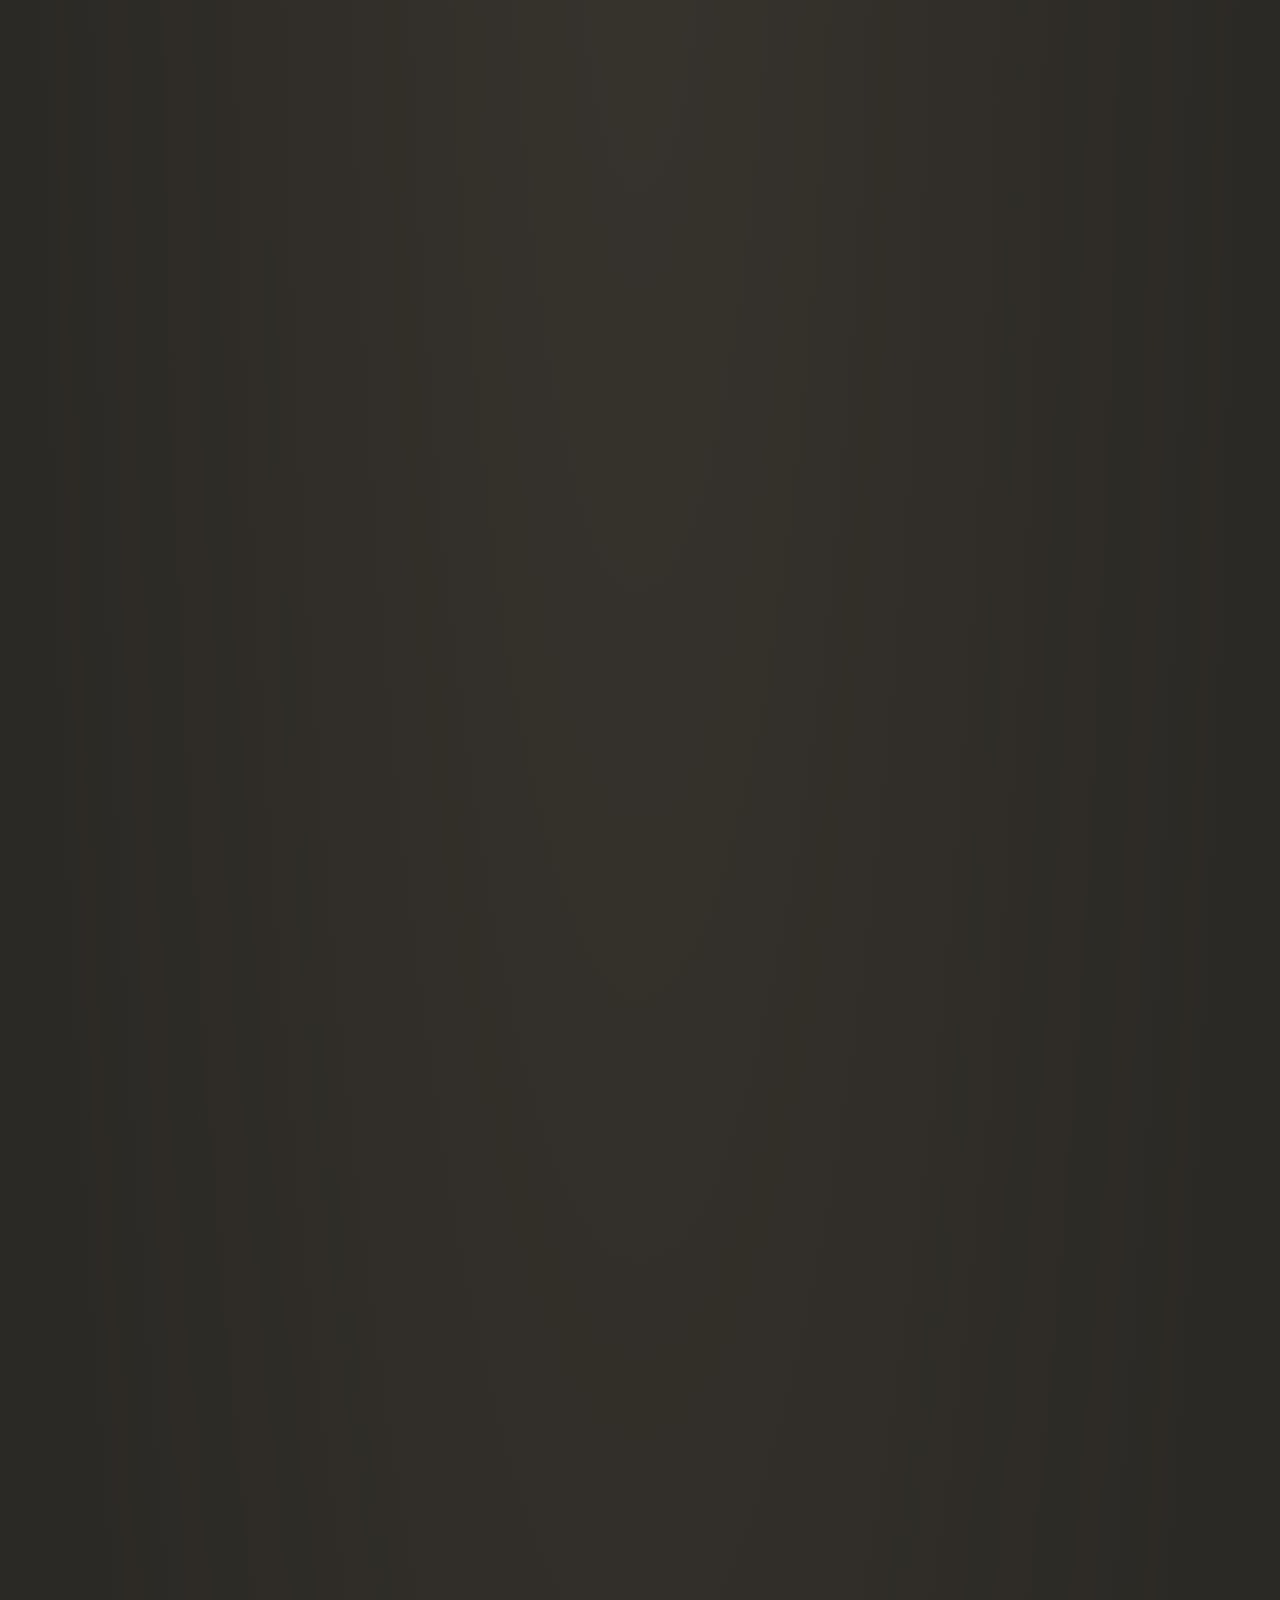
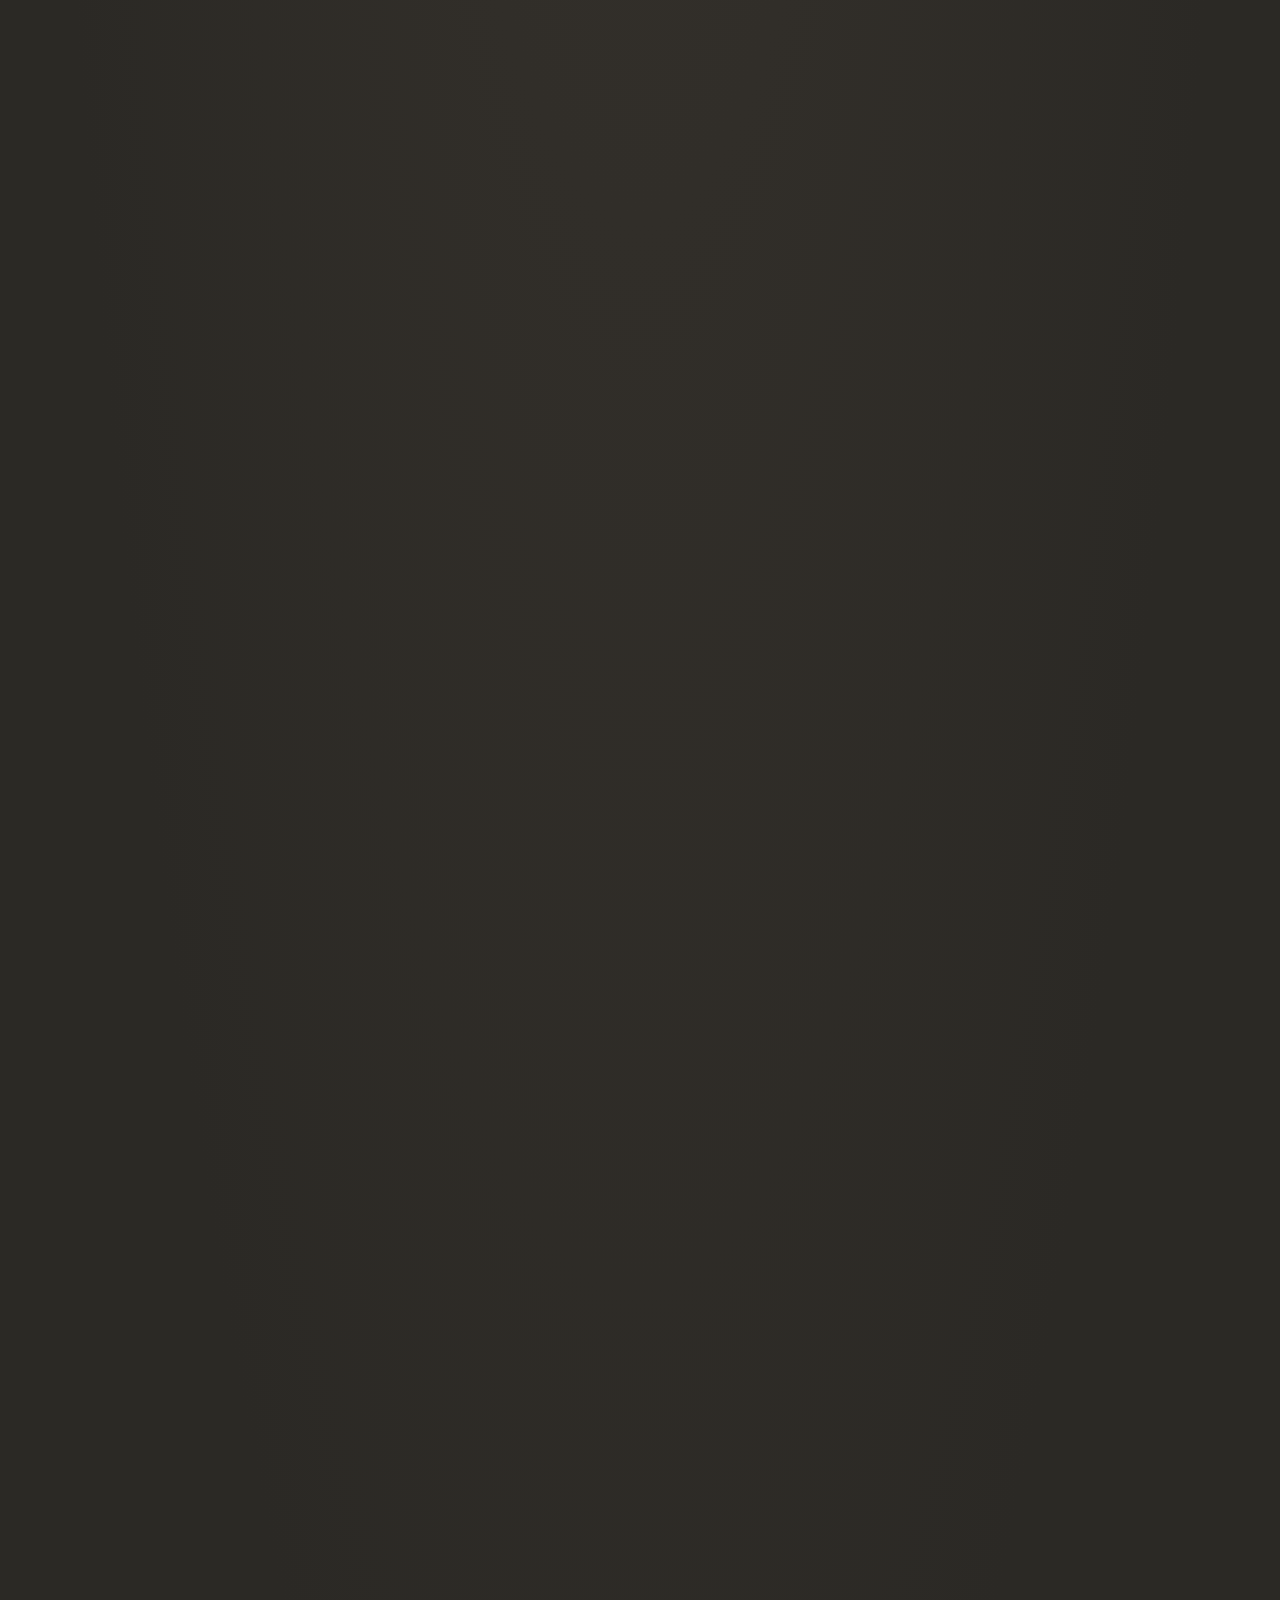
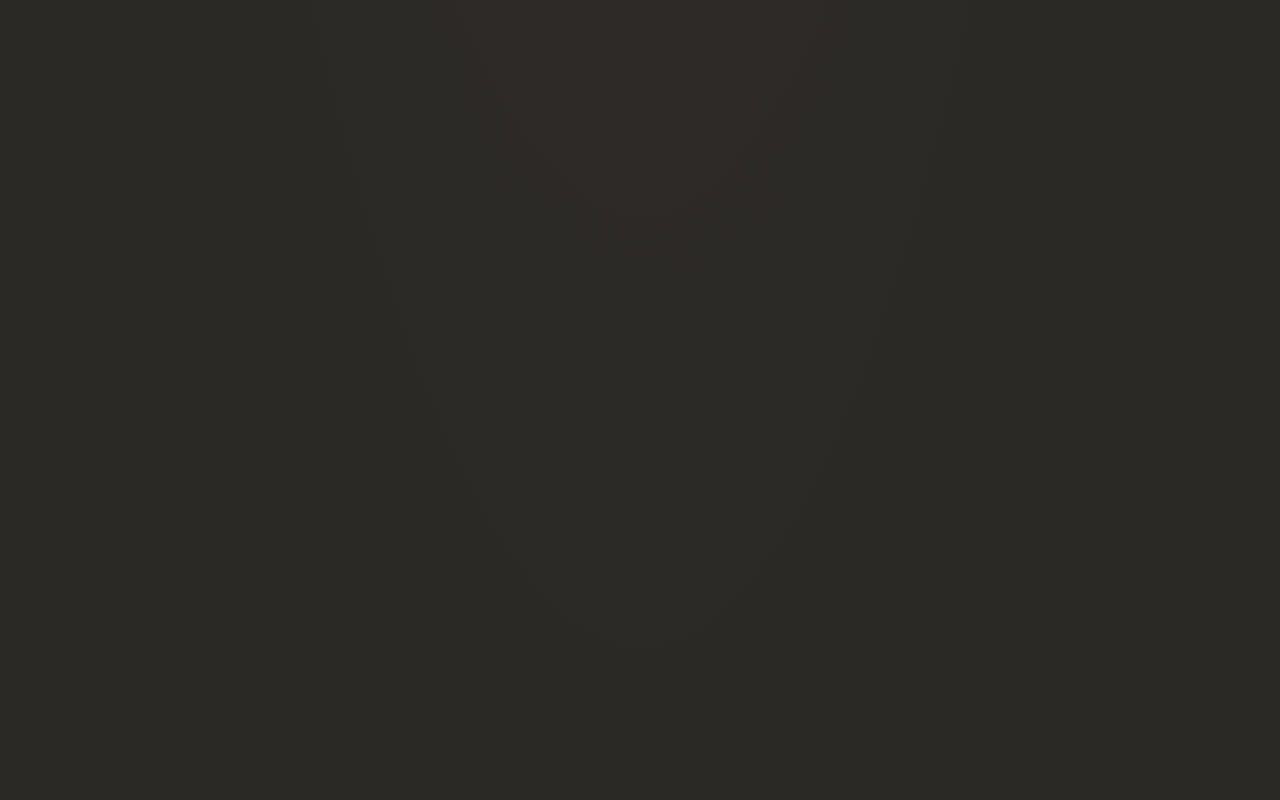
==== commit 301deb5e: "Activity 7 Makeover - V2 Activity 7 Makeover - V2" ====
--- a/index.html
+++ b/index.html
@@ -10,156 +10,174 @@
   <link rel="stylesheet" href="style.css">
 </head>
 <body id="page-brief">
-  <div class="dossier">
 
-    <header>
-      <p class="page-no">Page 1 of 2</p>
-      <div class="letterhead">
-        <img src="images/bprd-seal.svg" alt="Circular seal of the Bureau for Paranormal Research and Defense, Extraterrestrial Division, with a five-pointed star at its centre">
-        <div>
-          <p class="agency">Bureau for Paranormal Research and Defense &mdash; Extraterrestrial Division</p>
-          <h1>Case File XT-1026: The Twilight Engineer</h1>
-          <p class="file-no">Public Brief &bull; Compiled by Field Office Toronto &bull; Revision 6</p>
+  <!-- The clipboard: board and metal clip are decoration; the sheets live in <main> -->
+  <div class="board" aria-hidden="true"></div>
+  <div class="clip" aria-hidden="true"></div>
+
+  <nav class="board-nav" aria-label="Case file navigation">
+    <ul>
+      <li><a href="system.html">&larr; Records Terminal</a></li>
+      <li><a href="index.html" aria-current="page">Public Brief</a></li>
+      <li><a href="classified.html">Classified File (Level 5)</a></li>
+    </ul>
+  </nav>
+
+  <main class="stack">
+
+    <!-- Page 1 -->
+    <section class="sheet" id="identification" aria-label="Page 1">
+      <p class="page-no">Page 1 of 15</p>
+      <header>
+        <div class="letterhead">
+          <img src="images/bprd-seal.svg" alt="Circular seal of the Bureau for Paranormal Research and Defense, Extraterrestrial Division, with a five-pointed star at its centre">
+          <div>
+            <p class="agency">Bureau for Paranormal Research and Defense &mdash; Extraterrestrial Division</p>
+            <h1>Case File XT-1026: The Twilight Engineer</h1>
+            <p class="file-no">Public Brief &bull; Field Office Toronto &bull; Rev. 6</p>
+          </div>
         </div>
-      </div>
-      <div class="stamps">
-        <span class="stamp">Clearance Level 1</span>
-        <span class="stamp">Public Brief</span>
-        <span class="stamp">Subject Under Observation</span>
-      </div>
-    </header>
+        <div class="stamps">
+          <span class="stamp">Clearance Level 1</span>
+          <span class="stamp">Public Brief</span>
+          <span class="stamp">Under Observation</span>
+        </div>
+      </header>
 
-    <nav aria-label="Case file navigation">
+      <h2>Subject Identification</h2>
+      <dl class="subject-card">
+        <dt>Designation</dt>
+        <dd>XT-1026, &ldquo;The Twilight Engineer&rdquo;</dd>
+        <dt>Known human alias</dt>
+        <dd>S█m█n S█</dd>
+        <dt>Point of origin</dt>
+        <dd>Proxima Centauri b, Alpha Centauri system (approx. 4.24 light-years from Earth)</dd>
+        <dt>Current location</dt>
+        <dd>Toronto, Ontario</dd>
+        <dt>Cover identity</dt>
+        <dd>Graduate student, Master of Digital Media, Toronto Metropolitan University</dd>
+        <dt>Status</dt>
+        <dd>Active. Non-hostile. Watched.</dd>
+      </dl>
+    </section>
+
+    <!-- Page 2 -->
+    <section class="sheet" id="introduction" aria-label="Page 2">
+      <p class="page-no">Page 2 of 15</p>
+      <figure class="exhibit">
+        <img src="images/surveillance-capture.jpg" alt="Surveillance photograph of Subject XT-1026 in human form: a man in glasses, a dark wool coat and a messenger bag walking along a snowy downtown Toronto sidewalk at night, glancing sideways, framed by red surveillance-camera corner marks">
+        <figcaption>Exhibit A. Surveillance capture, Field Office Toronto, 23:47. The subject appears unaware of the camera. Agents disagree on this point.<sup><a href="#sheet-8">1</a></sup></figcaption>
+      </figure>
+      <h2>Introduction</h2>
+      <p>Subject XT-1026 is an extraterrestrial engineer currently residing in Toronto under the human alias S█m█n S█. To the casual observer, the subject is an ordinary graduate student who attends lectures, submits assignments, and carries a laptop at all times. Bureau analysts consider this an excellent disguise.</p>
+    </section>
+
+    <!-- Page 3 -->
+    <section class="sheet" aria-label="Page 3">
+      <p class="page-no">Page 3 of 15</p>
+      <h2>Introduction <span class="cont">(continued)</span></h2>
+      <p>The subject has been under continuous observation since his arrival. In that time he has displayed no hostile intent, a remarkable tolerance for winter, and an ability to finish projects at hours most humans spend asleep. This brief summarizes what the Bureau is permitted to share at Clearance Level 1.</p>
+      <p>The question the Bureau has been asked to answer is simple: who is this individual, and why should the public care? The short answer is that he is the first known visitor from our nearest neighbouring star. The long answer is classified.</p>
+
+      <h2 id="origin">Origin Story</h2>
+      <p>The subject originates from Proxima Centauri b, a rocky planet orbiting the red dwarf star Proxima Centauri, the closest star to our Sun. Human astronomers announced its discovery in 2016. They have not yet announced that it is inhabited. The Bureau would prefer that this remain the case.</p>
+    </section>
+
+    <!-- Page 4 -->
+    <section class="sheet" aria-label="Page 4">
+      <p class="page-no">Page 4 of 15</p>
+      <h2>Origin Story <span class="cont">(continued)</span></h2>
+      <p>Proxima b is tidally locked: one hemisphere faces its star in permanent, flare-scorched daylight, while the other lies in permanent frozen night. Life survives only along the narrow band between the two, a ring of endless dusk the inhabitants call the Hollow Line. Because the star unleashes violent radiation flares without warning, the native civilization, the Kethri, retreated underground long ago. Their cities are carved deep into basalt beneath the dusk, and every Kethri child learns to read flare warnings before learning to read.</p>
+      <p>In Kethri society, the most honoured profession is that of Shelter Engineer, the individuals who design the burrows, doors, seats, and lamps that keep the population alive during a flare. The subject was a Shelter Engineer of the Third Burrow, regarded as gifted and, according to recovered records, &ldquo;tiresome about details.&rdquo;</p>
+    </section>
+
+    <!-- Page 5 -->
+    <section class="sheet" aria-label="Page 5">
+      <p class="page-no">Page 5 of 15</p>
+      <h2>Origin Story <span class="cont">(continued)</span></h2>
+      <p>His career ended with what the Bureau refers to as the Comfort Incident. Tasked with redesigning the public flare shelters, the subject produced benches, lighting, and layouts so well considered that citizens declined to leave the shelters after the flare had passed. The planetary economy halted for <span class="redacted" tabindex="0">eleven</span> local years.<sup><a href="#sheet-8">2</a></sup> The Kethri Council ruled that the subject had made shelter too pleasant to escape, and sentenced him to exile.</p>
+      <p>He was placed in a one-way transit pod and launched toward the nearest star with a habitable planet. The pod was recovered by Bureau agents at <span class="redacted" tabindex="0">a parking lot behind a hardware store</span> on the outskirts of the Greater Toronto Area. The subject was found sitting calmly beside it, reportedly asking where he might enroll in a graduate program.</p>
+    </section>
+
+    <!-- Page 6 -->
+    <section class="sheet" id="abilities" aria-label="Page 6">
+      <p class="page-no">Page 6 of 15</p>
+      <h2>Known Abilities</h2>
+      <p>Confirmed by at least two independent field agents:</p>
       <ul>
-        <li><a href="system.html">&larr; Records Terminal</a></li>
-        <li><a href="index.html" aria-current="page">Public Brief</a></li>
-        <li><a href="classified.html">Classified File (Level 5)</a></li>
+        <li><strong>Twilight vision.</strong> Raised in permanent dusk, the subject works at full capacity in dim lecture halls, reading slides before the projector has warmed up.</li>
+        <li><strong>Flare sense.</strong> Kethri training lets him detect danger early. On Earth it has adapted to detect assignment deadlines about 72 hours in advance.</li>
+        <li><strong>Nocturnal productivity.</strong> Peak performance between 23:00 and 03:00, when most humans are unconscious and unable to interrupt him.</li>
+        <li><strong>Interface empathy.</strong> Operates unfamiliar software within minutes of first contact. Analysts suspect the software is intimidated.</li>
+        <li><strong>Rapid prototyping.</strong> Given a problem in the evening, he often has a working prototype by morning. The source of the extra time is unknown.</li>
+        <li><strong>Human mimicry.</strong> Has mastered small talk, polite laughter, and the phrase &ldquo;let&rsquo;s circle back on that.&rdquo;</li>
       </ul>
-    </nav>
+    </section>
 
-    <main>
-
-      <section id="identification">
-        <h2>Subject Identification</h2>
-        <dl class="subject-card">
-          <dt>Designation</dt>
-          <dd>XT-1026, &ldquo;The Twilight Engineer&rdquo;</dd>
-          <dt>Known human alias</dt>
-          <dd>S█m█n S█</dd>
-          <dt>Point of origin</dt>
-          <dd>Proxima Centauri b, Alpha Centauri system (approx. 4.24 light-years from Earth)</dd>
-          <dt>Current location</dt>
-          <dd>Toronto, Ontario</dd>
-          <dt>Cover identity</dt>
-          <dd>Graduate student, Master of Digital Media, Toronto Metropolitan University</dd>
-          <dt>Status</dt>
-          <dd>Active. Non-hostile. Watched.</dd>
-        </dl>
-
-        <figure>
-          <img src="images/surveillance-capture.jpg" alt="Surveillance photograph of Subject XT-1026 in human form: a man in glasses, a dark wool coat and a messenger bag walking along a snowy downtown Toronto sidewalk at night, glancing sideways, framed by red surveillance-camera corner marks">
-          <figcaption>Exhibit A. Surveillance capture, Field Office Toronto, 23:47. The subject appears unaware of the camera. Agents disagree on this point.<sup><a href="#note-1">1</a></sup></figcaption>
-        </figure>
-      </section>
-
-      <section id="introduction">
-        <h2>Introduction</h2>
-        <p>Subject XT-1026 is an extraterrestrial engineer currently residing in Toronto under the human alias S█m█n S█. To the casual observer, the subject is an ordinary graduate student who attends lectures, submits assignments, and carries a laptop at all times. Bureau analysts consider this an excellent disguise.</p>
-        <p>The subject has been under continuous observation since his arrival. In that time he has displayed no hostile intent, a remarkable tolerance for winter, and an ability to finish projects at hours most humans spend asleep. This brief summarizes what the Bureau is permitted to share at Clearance Level 1.</p>
-        <p>The question the Bureau has been asked to answer is simple: who is this individual, and why should the public care? The short answer is that he is the first known visitor from our nearest neighbouring star. The long answer is classified.</p>
-      </section>
-
-      <section id="origin">
-        <h2>Origin Story</h2>
-        <p>The subject originates from Proxima Centauri b, a rocky planet orbiting the red dwarf star Proxima Centauri, the closest star to our Sun. Human astronomers announced its discovery in 2016. They have not yet announced that it is inhabited. The Bureau would prefer that this remain the case.</p>
-        <p>Proxima b is tidally locked: one hemisphere faces its star in permanent, flare-scorched daylight, while the other lies in permanent frozen night. Life survives only along the narrow band between the two, a ring of endless dusk the inhabitants call the Hollow Line. Because the star unleashes violent radiation flares without warning, the native civilization, the Kethri, retreated underground long ago. Their cities are carved deep into basalt beneath the dusk, and every Kethri child learns to read flare warnings before learning to read.</p>
-        <p>In Kethri society, the most honoured profession is that of Shelter Engineer, the individuals who design the burrows, doors, seats, and lamps that keep the population alive during a flare. The subject was a Shelter Engineer of the Third Burrow, regarded as gifted and, according to recovered records, &ldquo;tiresome about details.&rdquo;</p>
-        <p>His career ended with what the Bureau refers to as the Comfort Incident. Tasked with redesigning the public flare shelters, the subject produced benches, lighting, and layouts so well considered that citizens declined to leave the shelters after the flare had passed. The planetary economy halted for <span class="redacted" tabindex="0">eleven</span> local years.<sup><a href="#note-2">2</a></sup> The Kethri Council ruled that the subject had made shelter too pleasant to escape, and sentenced him to exile.</p>
-        <p>He was placed in a one-way transit pod and launched toward the nearest star with a habitable planet. The pod was recovered by Bureau agents at <span class="redacted" tabindex="0">a parking lot behind a hardware store</span> on the outskirts of the Greater Toronto Area. The subject was found sitting calmly beside it, reportedly asking where he might enroll in a graduate program.</p>
-      </section>
-
-      <section id="abilities">
-        <h2>Known Abilities</h2>
-        <p>The following abilities have been confirmed by at least two independent field agents.</p>
-        <ul>
-          <li><strong>Twilight vision.</strong> Raised in permanent dusk, the subject functions at full capacity in dim lecture halls and has been observed reading presentation slides before the projector finished warming up.</li>
-          <li><strong>Flare sense.</strong> Kethri training allows the subject to detect approaching danger well in advance. On Earth, this ability has adapted to detect assignment deadlines approximately 72 hours before they arrive.</li>
-          <li><strong>Nocturnal productivity.</strong> The subject sustains peak performance between 23:00 and 03:00 local time, when most of the human population is unconscious and therefore unable to interrupt him.</li>
-          <li><strong>Interface empathy.</strong> The subject can operate unfamiliar software within minutes of first contact. Analysts suspect the software is intimidated.</li>
-          <li><strong>Rapid prototyping.</strong> Given a problem in the evening, the subject frequently produces a working digital prototype by morning. The Bureau has been unable to determine where the time comes from.</li>
-          <li><strong>Human mimicry.</strong> The subject has mastered human small talk, including weather commentary, polite laughter, and the phrase &ldquo;let&rsquo;s circle back on that.&rdquo;</li>
-        </ul>
-      </section>
-
-      <div class="threat-assessment" id="threat">
+    <!-- Page 7 -->
+    <section class="sheet" id="threat" aria-label="Page 7">
+      <p class="page-no">Page 7 of 15</p>
+      <div class="threat-panel">
         <h2>Threat Assessment</h2>
-        <div class="table-wrap">
-          <table>
-            <caption>Bureau Standard Evaluation, Form XT-7. Ratings out of 10.</caption>
-            <thead>
-              <tr>
-                <th scope="col">Attribute</th>
-                <th scope="col">Rating</th>
-                <th scope="col">Analyst Remark</th>
-              </tr>
-            </thead>
-            <tbody>
-              <tr>
-                <td>Intelligence</td>
-                <td class="bar">█████████░ 9</td>
-                <td>Asks follow-up questions that the lecturer has not prepared for.</td>
-              </tr>
-              <tr>
-                <td>Stealth</td>
-                <td class="bar">██████░░░░ 6</td>
-                <td>Blends in well, except when asked where he is from.</td>
-              </tr>
-              <tr>
-                <td>Hostility</td>
-                <td class="bar">█░░░░░░░░░ 1</td>
-                <td>Only observed aggression was directed at a poorly designed door.</td>
-              </tr>
-              <tr>
-                <td>Adaptability</td>
-                <td class="bar">█████████░ 9</td>
-                <td>Fully acclimatized to Toronto transit delays within two weeks.</td>
-              </tr>
-              <tr>
-                <td>Sunlight tolerance</td>
-                <td class="bar">███░░░░░░░ 3</td>
-                <td>See classified file, Section 3.</td>
-              </tr>
-              <tr>
-                <td>Curiosity about Earth food</td>
-                <td class="bar">██████████ 10</td>
-                <td>Rating capped by form design. True value unknown.</td>
-              </tr>
-            </tbody>
-          </table>
-        </div>
+        <table>
+          <caption>Bureau Standard Evaluation, Form XT-7. Ratings out of 10.</caption>
+          <thead>
+            <tr>
+              <th scope="col">Attribute</th>
+              <th scope="col">Rating</th>
+              <th scope="col">Analyst Remark</th>
+            </tr>
+          </thead>
+          <tbody>
+            <tr><td>Intelligence</td><td class="bar">█████████░</td><td>Asks questions the lecturer has not prepared for.</td></tr>
+            <tr><td>Stealth</td><td class="bar">██████░░░░</td><td>Blends in, except when asked where he is from.</td></tr>
+            <tr><td>Hostility</td><td class="bar">█░░░░░░░░░</td><td>Only aggression observed was toward a badly designed door.</td></tr>
+            <tr><td>Adaptability</td><td class="bar">█████████░</td><td>Used to Toronto transit delays within two weeks.</td></tr>
+            <tr><td>Sunlight tolerance</td><td class="bar">███░░░░░░░</td><td>See Classified Annex, Section 3.</td></tr>
+            <tr><td>Interest in Earth food</td><td class="bar">██████████</td><td>Capped by form design. True value unknown.</td></tr>
+          </tbody>
+        </table>
         <p class="verdict">Overall threat level: LOW (PROVISIONAL)</p>
       </div>
 
-      <section class="clearance-gate" aria-label="Clearance check">
-        <p>The remainder of this case file is restricted to agents holding Level 5 clearance.</p>
-        <p><a href="classified.html">Request clearance and open the classified file &rarr;</a></p>
-      </section>
+    </section>
 
-      <section class="field-notes" id="field-notes">
-        <h2>Field Agent Notes</h2>
+    <!-- Page 8: hand-off to the Classified Annex -->
+    <section class="sheet" id="handoff" aria-label="Page 8">
+      <p class="page-no">Page 8 of 15</p>
+      <h2>End of Public Brief</h2>
+      <p>The remainder of this case file is restricted. Agents holding Level 5 clearance may continue to the Classified Annex.</p>
+      <div class="clearance-gate">
+        <p>Pages 9&ndash;15 require Level 5 clearance.</p>
+        <p><a href="classified.html">Request clearance and turn to page 9 &rarr;</a></p>
+      </div>
+
+      <div class="field-notes" id="field-notes">
+        <h3>Field Agent Notes</h3>
         <ol>
-          <li id="note-1">Agent ███ insists the subject waved at the camera. Agent ███ insists it was a stretch. The matter has been escalated.</li>
-          <li id="note-2">One Proxima b year lasts roughly 11.2 Earth days, so the economic halt lasted about four Earth months. The Kethri still consider it a national catastrophe. (Agents with Level 1 clearance may hover over redacted text to view it. This is a known flaw in the redaction process.)</li>
+          <li id="note-1">Agent ███ insists the subject waved at the camera. Agent ███ insists it was a stretch.</li>
+          <li id="note-2">A Proxima b year is about 11.2 Earth days, so the halt lasted roughly four Earth months. Hover over redactions to read them; this is a known flaw.</li>
         </ol>
-      </section>
+      </div>
 
-    </main>
+      <footer>
+        <p>Property of the B.P.R.D. A fictional dossier created for DG8002, Master of Digital Media, Toronto Metropolitan University.</p>
+      </footer>
+    </section>
 
-    <footer>
-      <p>Property of the Bureau for Paranormal Research and Defense. Unauthorized disclosure is punishable by reassignment to the Bureau archives, which have no windows.</p>
-      <p>A fictional dossier created for DG8002 Activity 6, Master of Digital Media, Toronto Metropolitan University.</p>
-    </footer>
+  </main>
 
+  <!-- Invisible scroll track: one snap stop per sheet. Scrolling it drives the page flips. -->
+  <div class="track" aria-hidden="true">
+    <div class="stop" id="sheet-1"></div>
+    <div class="stop" id="sheet-2"></div>
+    <div class="stop" id="sheet-3"></div>
+    <div class="stop" id="sheet-4"></div>
+    <div class="stop" id="sheet-5"></div>
+    <div class="stop" id="sheet-6"></div>
+    <div class="stop" id="sheet-7"></div>
+    <div class="stop" id="sheet-8"></div>
   </div>
+
 </body>
 </html>
--- a/style.css
+++ b/style.css
@@ -1,171 +1,213 @@
-/* B.P.R.D. Case File XT-1026 — light dossier styling.
-   Structure lives in the HTML; this file only adds the paper-file look. */
+/* =====================================================================
+   B.P.R.D. Case File XT-1026 — clipboard dossier
+   Shared by index.html (Public Brief) and classified.html (Annex).
+
+   1. Tokens and base type
+   2. Paper sheets and their content (works everywhere)
+   3. Clipboard mode: board, clip, scroll-to-flip (desktop/tablet,
+      browsers with scroll-driven animations)
+   4. Page turn between the two files (View Transitions)
+   5. Reduced motion
+   ===================================================================== */
+
+
+/* ---------- 1. Tokens and base type ---------- */
 
 :root {
-  --paper: #f1ead8;
+  --desk: #2b2925;
+  --paper: #f3ecda;
   --paper-edge: #e4dbc3;
   --ink: #1f1c17;
   --ink-soft: #5a5347;
   --stamp: #a8231b;
   --rule: #b9ae93;
   --redact: #141310;
+  --board: #8b5a2b;
+  --board-dark: #5e3a18;
+  --metal-light: #e9ecef;
+  --metal-dark: #8d939a;
 }
 
 * { box-sizing: border-box; }
+
+html { background: var(--desk); }
 
 body {
   margin: 0;
-  background: #2b2925;
   color: var(--ink);
+  background:
+    radial-gradient(ellipse at 50% 40%, #37332d 0%, var(--desk) 70%);
+  min-height: 100vh;
   font-family: "Courier Prime", "Courier New", Courier, monospace;
-  font-size: 17px;
-  line-height: 1.6;
-}
-
-/* The sheet of paper, sitting on a small stack of pages.
-   Each pair of offset shadows draws one sheet edge peeking out underneath. */
-.dossier {
-  position: relative;
-  max-width: 860px;
-  margin: 32px auto 44px;
-  padding: 40px 48px;
-  background: var(--paper);
-  box-shadow:
-    0 0 0 1px var(--paper-edge),
-    5px 6px 0 -1px #e6dec7,
-    5px 6px 0 0 var(--rule),
-    10px 12px 0 -1px #dad1b7,
-    10px 12px 0 0 #a39878,
-    0 22px 44px rgba(0, 0, 0, 0.5);
-}
-
-/* "Page 1 of 2" marker in the top-right corner of each sheet */
-.page-no {
-  position: absolute;
-  top: 12px;
-  right: 18px;
-  margin: 0;
-  font-size: 0.75rem;
-  letter-spacing: 0.14em;
-  text-transform: uppercase;
-  color: var(--ink-soft);
-}
-
-/* ---------- Header ---------- */
-header {
-  border-bottom: 3px double var(--ink);
-  padding-bottom: 20px;
-  margin-bottom: 8px;
-}
-
-.letterhead {
-  display: flex;
-  align-items: center;
-  gap: 20px;
-}
-
-.letterhead img {
-  width: 96px;
-  height: 96px;
-  flex-shrink: 0;
-}
-
-.agency {
-  margin: 0;
-  font-size: 0.85rem;
-  letter-spacing: 0.18em;
-  text-transform: uppercase;
-  color: var(--ink-soft);
-}
-
-h1 {
+  font-size: 16px;
+  line-height: 1.5;
+}
+
+h1, h2, .stamp, .verdict, .clearance-gate a {
   font-family: "Special Elite", "Courier New", monospace;
-  font-size: 2rem;
-  line-height: 1.2;
-  margin: 4px 0 6px;
-}
-
-.file-no {
-  margin: 0;
-  font-size: 0.9rem;
-}
-
-/* Rubber stamps */
-.stamps {
-  display: flex;
-  flex-wrap: wrap;
-  gap: 12px;
-  margin-top: 18px;
-}
-
-.stamp {
-  display: inline-block;
-  border: 3px solid var(--stamp);
-  color: var(--stamp);
-  padding: 4px 12px;
-  font-family: "Special Elite", "Courier New", monospace;
-  font-size: 0.95rem;
-  letter-spacing: 0.08em;
-  text-transform: uppercase;
-  transform: rotate(-3deg);
-  opacity: 0.85;
-}
-
-.stamp:nth-child(2) { transform: rotate(2deg); }
-.stamp:nth-child(3) { transform: rotate(-1deg); }
-
-/* ---------- Navigation ---------- */
-nav {
-  border-bottom: 1px solid var(--rule);
-  padding: 10px 0;
-  margin-bottom: 24px;
-}
-
-nav ul {
+  font-weight: normal;
+}
+
+a { color: var(--stamp); }
+
+
+/* ---------- 2. Paper sheets and their content ----------
+   Default (phones, Firefox): sheets sit one after another down the page
+   like papers laid out on a desk, and the page scrolls normally. */
+
+.board,
+.clip,
+.track { display: none; }
+
+.board-nav {
+  max-width: 640px;
+  margin: 0 auto;
+  padding: 16px;
+}
+
+.board-nav ul {
   list-style: none;
   margin: 0;
   padding: 0;
   display: flex;
   flex-wrap: wrap;
-  gap: 8px 24px;
-}
-
-nav a {
-  color: var(--ink);
+  gap: 6px 20px;
+}
+
+.board-nav a {
+  color: var(--paper);
   text-decoration: none;
-  border-bottom: 1px dashed var(--ink-soft);
-}
-
-nav a:hover,
-nav a[aria-current="page"] {
+  border-bottom: 1px dashed rgba(243, 236, 218, 0.5);
+}
+
+.board-nav a:hover,
+.board-nav a:focus,
+.board-nav a[aria-current="page"] {
+  color: #ffd9a0;
+  border-bottom-color: #ffd9a0;
+}
+
+.stack {
+  max-width: 640px;
+  margin: 0 auto;
+  padding: 0 16px 40px;
+}
+
+/* One sheet of paper */
+.sheet {
+  position: relative;
+  margin: 0 0 20px;
+  padding: 40px 22px 26px;
+  background: var(--paper);
+  box-shadow: 0 0 0 1px var(--paper-edge), 0 10px 24px rgba(0, 0, 0, 0.4);
+}
+
+.page-no {
+  position: absolute;
+  top: 0.9em;
+  right: 1.2em;
+  margin: 0;
+  font-size: 0.72em;
+  letter-spacing: 0.14em;
+  text-transform: uppercase;
+  color: var(--ink-soft);
+}
+
+#page-classified .page-no { color: var(--stamp); }
+
+/* Letterhead (cover sheet of each file) */
+header {
+  border-bottom: 3px double var(--ink);
+  padding-bottom: 0.9em;
+}
+
+.letterhead {
+  display: flex;
+  align-items: center;
+  gap: 1em;
+}
+
+.letterhead img {
+  width: 4.6em;
+  height: 4.6em;
+  flex-shrink: 0;
+}
+
+.agency {
+  margin: 0;
+  font-size: 0.72em;
+  letter-spacing: 0.14em;
+  text-transform: uppercase;
+  color: var(--ink-soft);
+}
+
+h1 {
+  font-size: 1.75em;
+  line-height: 1.15;
+  margin: 0.15em 0 0.25em;
+}
+
+.file-no {
+  margin: 0;
+  font-size: 0.85em;
+}
+
+.stamps {
+  display: flex;
+  flex-wrap: wrap;
+  gap: 0.6em;
+  margin-top: 0.9em;
+}
+
+.stamp {
+  display: inline-block;
+  border: 0.17em solid var(--stamp);
   color: var(--stamp);
-  border-bottom-color: var(--stamp);
-}
-
-/* ---------- Body content ---------- */
+  padding: 0.15em 0.6em;
+  font-size: 0.85em;
+  letter-spacing: 0.08em;
+  text-transform: uppercase;
+  transform: rotate(-3deg);
+  opacity: 0.85;
+}
+
+.stamp:nth-child(2) { transform: rotate(2deg); }
+.stamp:nth-child(3) { transform: rotate(-1deg); }
+
 h2 {
-  font-family: "Special Elite", "Courier New", monospace;
-  font-size: 1.3rem;
+  font-size: 1.2em;
   text-transform: uppercase;
   letter-spacing: 0.06em;
   border-bottom: 1px solid var(--rule);
-  padding-bottom: 4px;
-  margin-top: 36px;
+  padding-bottom: 0.2em;
+  margin: 1.1em 0 0.6em;
+}
+
+.sheet > h2:first-of-type { margin-top: 0.4em; }
+header + h2,
+#access-banner + h2 { margin-top: 1em !important; }
+
+.cont {
+  font-size: 0.7em;
+  letter-spacing: 0.1em;
+  color: var(--ink-soft);
 }
 
 h3 {
-  font-size: 1.05rem;
-  margin-bottom: 4px;
-}
-
-a { color: var(--stamp); }
-
-/* Redaction bars: hover (or tap) to declassify */
+  font-size: 1em;
+  margin: 1em 0 0.25em;
+}
+
+p { margin: 0 0 0.75em; }
+
+ul, ol { margin: 0 0 0.75em; padding-left: 1.4em; }
+li { margin-bottom: 0.45em; }
+
+/* Redaction bars: hover or tab to declassify */
 .redacted {
   background: var(--redact);
   color: var(--redact);
-  padding: 0 4px;
-  border-radius: 1px;
+  padding: 0 0.25em;
   cursor: help;
   transition: color 0.2s, background 0.2s;
 }
@@ -177,33 +219,34 @@
   outline: none;
 }
 
-/* Subject identification card */
+/* Subject ID card: a boxed information panel */
 .subject-card {
   display: grid;
   grid-template-columns: max-content 1fr;
-  gap: 4px 20px;
+  gap: 0.35em 1.1em;
+  margin: 0;
   border: 1px solid var(--ink);
-  padding: 16px 20px;
+  padding: 0.9em 1.1em;
   background: rgba(255, 255, 255, 0.35);
 }
 
 .subject-card dt {
   font-weight: bold;
   text-transform: uppercase;
-  font-size: 0.85rem;
-  padding-top: 2px;
+  font-size: 0.78em;
+  padding-top: 0.2em;
 }
 
 .subject-card dd { margin: 0; }
 
-/* Photographs */
+/* Photographs pinned to the sheet */
 figure {
-  margin: 24px 0;
-  padding: 12px;
+  margin: 0.4em 0 0.8em;
+  padding: 0.55em;
   background: #fff;
   border: 1px solid var(--rule);
   transform: rotate(-0.6deg);
-  box-shadow: 0 4px 10px rgba(0, 0, 0, 0.15);
+  box-shadow: 0 0.25em 0.6em rgba(0, 0, 0, 0.15);
 }
 
 figure img {
@@ -213,202 +256,420 @@
 }
 
 figcaption {
-  font-size: 0.85rem;
+  font-size: 0.78em;
   color: var(--ink-soft);
-  margin-top: 8px;
-}
-
-/* Threat assessment table (ID selector: one unique panel on the Public Brief) */
-#threat {
+  margin-top: 0.4em;
+  line-height: 1.4;
+}
+
+sup a { text-decoration: none; }
+
+/* Threat assessment panel */
+.threat-panel {
   border: 2px solid var(--ink);
-  padding: 4px 20px 16px;
-  margin-top: 36px;
-}
-
-.table-wrap { overflow-x: auto; }
+  padding: 0.1em 0.9em 0.6em;
+}
+
+.threat-panel h2 { margin-top: 0.5em; }
 
 table {
   width: 100%;
   border-collapse: collapse;
-  font-size: 0.95rem;
+  font-size: 0.85em;
 }
 
 caption {
   text-align: left;
-  font-size: 0.85rem;
+  font-size: 0.9em;
   color: var(--ink-soft);
-  padding-bottom: 8px;
+  padding-bottom: 0.4em;
 }
 
 th, td {
   text-align: left;
   vertical-align: top;
-  padding: 6px 10px 6px 0;
+  padding: 0.3em 0.6em 0.3em 0;
   border-bottom: 1px dotted var(--rule);
 }
 
-th { text-transform: uppercase; font-size: 0.8rem; }
-
-.bar { white-space: nowrap; letter-spacing: -1px; }
+th { text-transform: uppercase; font-size: 0.85em; }
+
+.bar { white-space: nowrap; letter-spacing: -0.06em; }
 
 .verdict {
-  font-family: "Special Elite", "Courier New", monospace;
   color: var(--stamp);
-  font-size: 1.1rem;
-  margin-bottom: 0;
-}
+  font-size: 1.05em;
+  margin: 0.6em 0 0;
+}
+
+/* Hand-off box on the last Public Brief sheet */
+.clearance-gate {
+  margin: 1em 0;
+  padding: 0.7em 1em;
+  border: 2px dashed var(--stamp);
+  text-align: center;
+}
+
+.clearance-gate p { margin: 0 0 0.3em; }
+.clearance-gate a { font-size: 1.1em; }
+
+.back-link { margin-top: 1.2em; font-size: 0.9em; }
+
+/* Classified access banner */
+#access-banner {
+  margin-top: 1em;
+  background: var(--redact);
+  color: var(--paper);
+  padding: 0.6em 0.9em;
+  font-size: 0.85em;
+}
+
+#access-banner p { margin: 0; }
 
 /* Analyst theories */
 .theories {
   display: grid;
-  gap: 16px;
+  gap: 0.6em;
 }
 
 .theory {
-  border-left: 4px solid var(--rule);
-  padding: 4px 0 4px 16px;
-}
-
-/* Clearance gate link */
-.clearance-gate {
-  margin: 40px 0 8px;
-  padding: 18px 20px;
-  border: 2px dashed var(--stamp);
-  text-align: center;
-}
-
-.clearance-gate a {
-  font-family: "Special Elite", "Courier New", monospace;
-  font-size: 1.15rem;
-}
-
-/* Access banner (ID selector: appears once, on the Classified Annex) */
-#access-banner {
-  background: var(--redact);
-  color: var(--paper);
-  padding: 12px 16px;
-  font-size: 0.95rem;
-}
-
-#access-banner p { margin: 0; }
-
-/* Page-specific touches, keyed off each page's <body> ID */
-#page-classified .page-no { color: var(--stamp); }
-
-/* Footnotes */
+  border-left: 0.25em solid var(--rule);
+  padding: 0.1em 0 0.1em 0.8em;
+}
+
+.theory h3 { margin-top: 0; }
+.theory p { margin: 0; }
+
+/* Footnotes and footer */
 .field-notes {
-  font-size: 0.85rem;
+  font-size: 0.8em;
   color: var(--ink-soft);
 }
 
-.field-notes h2 { font-size: 1rem; }
-
-sup a { text-decoration: none; }
-
-/* ---------- Footer ---------- */
+.field-notes h3 { margin-top: 0.8em; }
+
 footer {
-  margin-top: 40px;
-  padding-top: 16px;
+  margin-top: 1em;
+  padding-top: 0.6em;
   border-top: 3px double var(--ink);
-  font-size: 0.8rem;
+  font-size: 0.72em;
   color: var(--ink-soft);
   text-align: center;
 }
 
-footer p { margin: 4px 0; }
-
-/* ---------- Page-flip transition between the two dossier pages ----------
-   Pure CSS cross-document View Transitions. Both dossier pages load this
-   stylesheet, so moving between them animates; the Records Terminal does
-   not opt in, so arriving from it stays instant. Browsers without support
-   (currently Firefox) simply switch pages with no animation.
-
-   Forward (Brief -> Classified): the Brief slides off the top of the pile.
-   Back (Classified -> Brief): the Brief slides back onto the pile.        */
+footer p { margin: 0; }
+
+
+/* ---------- 3. Clipboard mode ----------
+   Wide enough screens in browsers that support scroll-driven animations.
+   Every sheet is fixed in the same spot on the board, stacked with page 1
+   on top. An invisible track of full-height "stops" gives the page
+   something to scroll; scroll-snap lands exactly on one stop per sheet,
+   and each sheet's flip is tied to the scroll distance of its own stop. */
+
+@supports (animation-timeline: scroll()) {
+  @media (min-width: 760px) and (min-height: 560px) {
+
+    :root {
+      --top: 58px;     /* room above the sheet for the clip */
+      --bottom: 62px;  /* room below the sheet for the nav strip */
+      /* Largest US-letter sheet (8.5 x 11) that fits the window */
+      --sheet-h: min(calc(100vh - var(--top) - var(--bottom)),
+                     calc((100vw - 120px) * 11 / 8.5));
+      --sheet-w: calc(var(--sheet-h) * 8.5 / 11);
+      --board-pad: 26px;
+
+      scroll-snap-type: y mandatory;
+      scrollbar-width: none;
+    }
+
+    :root::-webkit-scrollbar { display: none; }
+
+    /* The invisible track that the scroll wheel moves through */
+    .track { display: block; }
+
+    .stop {
+      height: 100vh;
+      scroll-snap-align: start;
+      scroll-snap-stop: always;   /* one wheel flick = one page */
+    }
+
+    /* Hardboard clipboard */
+    .board {
+      display: block;
+      position: fixed;
+      z-index: 0;
+      top: 12px;
+      bottom: 12px;
+      left: 50%;
+      width: calc(var(--sheet-w) + var(--board-pad) * 2);
+      transform: translateX(-50%);
+      border-radius: 22px;
+      background:
+        repeating-linear-gradient(97deg,
+          rgba(255, 255, 255, 0.035) 0 2px,
+          rgba(0, 0, 0, 0.035) 2px 5px),
+        linear-gradient(160deg, var(--board) 0%, var(--board-dark) 100%);
+      box-shadow:
+        inset 0 0 0 2px rgba(255, 255, 255, 0.08),
+        inset 0 -6px 14px rgba(0, 0, 0, 0.25),
+        0 24px 50px rgba(0, 0, 0, 0.55);
+    }
+
+    /* Metal clip, drawn with gradients */
+    .clip {
+      display: block;
+      position: fixed;
+      z-index: 20;
+      top: 18px;
+      left: 50%;
+      width: min(46%, calc(var(--sheet-w) * 0.5));
+      height: 64px;
+      transform: translateX(-50%);
+      border-radius: 14px 14px 10px 10px;
+      background: linear-gradient(180deg,
+        var(--metal-light) 0%, #c6cbd1 45%, var(--metal-dark) 100%);
+      box-shadow:
+        inset 0 1px 0 #fff,
+        inset 0 -3px 6px rgba(0, 0, 0, 0.25),
+        0 6px 10px rgba(0, 0, 0, 0.45);
+    }
+
+    /* Lever and rivets */
+    .clip::before {
+      content: "";
+      position: absolute;
+      top: -10px;
+      left: 50%;
+      width: 44%;
+      height: 22px;
+      transform: translateX(-50%);
+      border: 5px solid #a9afb6;
+      border-bottom: none;
+      border-radius: 14px 14px 0 0;
+    }
+
+    .clip::after {
+      content: "";
+      position: absolute;
+      top: 24px;
+      left: 14%;
+      right: 14%;
+      height: 10px;
+      border-radius: 6px;
+      background:
+        radial-gradient(circle at 6px 5px, #6f757c 3px, transparent 4px) left / 50% 100% no-repeat,
+        radial-gradient(circle at calc(100% - 6px) 5px, #6f757c 3px, transparent 4px) right / 50% 100% no-repeat;
+    }
+
+    /* Nav strip printed along the bottom of the board */
+    .board-nav {
+      position: fixed;
+      z-index: 20;
+      bottom: 12px;
+      left: 50%;
+      transform: translateX(-50%);
+      width: calc(var(--sheet-w) + var(--board-pad) * 2);
+      max-width: none;
+      height: calc(var(--bottom) - 12px);
+      padding: 10px var(--board-pad) 0;
+      display: flex;
+      align-items: center;
+      justify-content: center;
+      font-size: clamp(10px, calc(var(--sheet-h) * 0.0185), 14px);
+    }
+
+    .board-nav ul {
+      flex-wrap: nowrap;
+      gap: 0 1.6em;
+      white-space: nowrap;
+    }
+
+    /* Hint stencilled on the board, left of the clip */
+    .board::after {
+      content: "Scroll \2193  to turn";
+      position: absolute;
+      top: 20px;
+      left: 22px;
+      font-size: clamp(9px, calc(var(--sheet-h) * 0.016), 12px);
+      letter-spacing: 0.08em;
+      text-transform: uppercase;
+      color: rgba(243, 236, 218, 0.6);
+    }
+
+    /* The pile of sheets */
+    .stack {
+      position: fixed;
+      z-index: 10;
+      inset: 0;
+      max-width: none;
+      margin: 0;
+      padding: 0;
+      perspective: 2200px;
+      perspective-origin: 50% var(--top);
+      view-transition-name: sheets;
+    }
+
+    /* A couple of loose sheet edges under the pile */
+    .stack::before {
+      content: "";
+      position: absolute;
+      top: var(--top);
+      left: 50%;
+      width: var(--sheet-w);
+      height: var(--sheet-h);
+      transform: translateX(-50%);
+      background: var(--paper);
+      box-shadow:
+        4px 5px 0 -1px #e6dec7,
+        4px 5px 0 0 var(--rule),
+        8px 10px 0 -1px #dad1b7,
+        8px 10px 0 0 #a39878,
+        0 14px 28px rgba(0, 0, 0, 0.45);
+    }
+
+    .sheet {
+      position: absolute;
+      top: var(--top);
+      left: 50%;
+      width: var(--sheet-w);
+      height: var(--sheet-h);
+      margin: 0 0 0 calc(var(--sheet-w) / -2);
+      padding: calc(var(--sheet-w) * 0.085) calc(var(--sheet-w) * 0.08) calc(var(--sheet-w) * 0.06);
+      overflow: hidden;
+      /* All text is sized from the sheet, so every page looks the same at
+         any window size, like real letter paper. */
+      font-size: calc(var(--sheet-h) * 0.0205);
+      box-shadow: 0 0 0 1px var(--paper-edge);
+      z-index: calc(100 - var(--i));
+
+      transform-origin: 50% 0;   /* hinge along the clip */
+      backface-visibility: hidden;
+
+      /* Flip: driven by the page's scroll position, not by time.
+         Sheet i turns while the reader scrolls through stop i, and is
+         uncovered (out of the previous sheet's shadow) during stop i-1. */
+      animation-name: flip-up, uncover;
+      animation-duration: auto;
+      animation-timing-function: linear;
+      animation-fill-mode: both;
+      animation-timeline: scroll(root), scroll(root);
+      animation-range:
+        calc((var(--i) - 1) * 100vh) calc(var(--i) * 100vh),
+        calc((var(--i) - 2) * 100vh) calc((var(--i) - 1) * 100vh);
+    }
+
+    /* Stacking order: first sheet on top */
+    .sheet:nth-child(1) { --i: 1; }
+    .sheet:nth-child(2) { --i: 2; }
+    .sheet:nth-child(3) { --i: 3; }
+    .sheet:nth-child(4) { --i: 4; }
+    .sheet:nth-child(5) { --i: 5; }
+    .sheet:nth-child(6) { --i: 6; }
+    .sheet:nth-child(7) { --i: 7; }
+    .sheet:nth-child(8) { --i: 8; }
+
+    /* The last sheet stays on the board */
+    .sheet:last-child { animation-name: none, uncover; }
+  }
+}
+
+/* Sheet folds up from its bottom edge, over the clip and out of view */
+@keyframes flip-up {
+  from { transform: rotateX(0deg); }
+  to   { transform: rotateX(180deg); }
+}
+
+/* The sheet underneath brightens as the one above lifts off it */
+@keyframes uncover {
+  from { filter: brightness(0.8); }
+  to   { filter: brightness(1); }
+}
+
+
+/* ---------- 4. Turning from one file to the other ----------
+   Clicking "Request clearance" (page 7) or "Back to page 7" (page 8)
+   loads the other HTML file; a cross-document View Transition plays the
+   same flip on the whole pile. The Records Terminal does not opt in, so
+   arriving from it is instant. */
 
 @view-transition {
   navigation: auto;
 }
 
-:root {
-  /* Limits the moving snapshot to the paper column (plus a soft edge that
-     reads as a cast shadow), so the dark desk around it stays put. */
-  --sheet-mask: linear-gradient(
-    to right,
-    transparent calc(50% - 472px),
-    #000 calc(50% - 436px),
-    #000 calc(50% + 446px),
-    transparent calc(50% + 482px)
-  );
-}
-
-/* Forward: arriving on the Classified Annex */
-:root:has(#page-classified)::view-transition-old(root) {
+::view-transition-old(root),
+::view-transition-new(root) {
+  animation: none;
+}
+
+::view-transition-group(sheets) {
+  animation-duration: 0.75s;
+}
+
+/* Forward into the Annex: the Brief's last sheet flips up over the clip */
+:root:has(#page-classified)::view-transition-old(sheets) {
   z-index: 2;
-  -webkit-mask-image: var(--sheet-mask);
-  mask-image: var(--sheet-mask);
-  transform-origin: 20% 100%;
-  animation: sheet-off 0.7s cubic-bezier(0.55, 0.05, 0.7, 0.4) both;
-}
-
-:root:has(#page-classified)::view-transition-new(root) {
-  animation: sheet-uncover 0.7s ease-out both;
-}
-
-/* Back: arriving on the Public Brief */
-:root:has(#page-brief)::view-transition-new(root) {
+  transform-origin: 50% var(--top, 58px);
+  backface-visibility: hidden;
+  animation: vt-flip-up 0.75s cubic-bezier(0.5, 0, 0.75, 0.4) both;
+}
+
+:root:has(#page-classified)::view-transition-new(sheets) {
+  animation: uncover 0.75s ease-out both;
+}
+
+/* Back to the Brief: its last sheet flips down onto the pile */
+:root:has(#page-brief)::view-transition-new(sheets) {
   z-index: 2;
-  -webkit-mask-image: var(--sheet-mask);
-  mask-image: var(--sheet-mask);
-  transform-origin: 20% 100%;
-  animation: sheet-on 0.7s cubic-bezier(0.2, 0.65, 0.3, 1) both;
-}
-
-:root:has(#page-brief)::view-transition-old(root) {
-  animation: sheet-cover 0.7s ease-in both;
-}
-
-@keyframes sheet-off {
-  from { transform: translate(0, 0) rotate(0deg); opacity: 1; }
-  85%  { opacity: 1; }
-  to   { transform: translate(72vw, -28vh) rotate(9deg); opacity: 0; }
-}
-
-@keyframes sheet-on {
-  from { transform: translate(72vw, -28vh) rotate(9deg); opacity: 0; }
-  15%  { opacity: 1; }
-  to   { transform: translate(0, 0) rotate(0deg); opacity: 1; }
-}
-
-/* The page underneath sits in the top sheet's shadow until it is uncovered */
-@keyframes sheet-uncover {
-  from { filter: brightness(0.78); }
-  to   { filter: brightness(1); }
-}
-
-@keyframes sheet-cover {
-  from { filter: brightness(1); }
-  to   { filter: brightness(0.78); }
-}
+  transform-origin: 50% var(--top, 58px);
+  backface-visibility: hidden;
+  animation: vt-flip-down 0.75s cubic-bezier(0.25, 0.6, 0.35, 1) both;
+}
+
+:root:has(#page-brief)::view-transition-old(sheets) {
+  animation: uncover 0.75s ease-in reverse both;
+}
+
+@keyframes vt-flip-up {
+  from { transform: perspective(2200px) rotateX(0deg); }
+  to   { transform: perspective(2200px) rotateX(180deg); }
+}
+
+@keyframes vt-flip-down {
+  from { transform: perspective(2200px) rotateX(180deg); }
+  to   { transform: perspective(2200px) rotateX(0deg); }
+}
+
+
+/* ---------- 5. Reduced motion ----------
+   Keep paging by scroll, but swap sheets instantly instead of flipping. */
 
 @media (prefers-reduced-motion: reduce) {
-  ::view-transition-old(root),
-  ::view-transition-new(root) {
+  .sheet { animation-timing-function: steps(1, jump-start); }
+  .redacted { transition: none; }
+
+  ::view-transition-old(sheets),
+  ::view-transition-new(sheets) {
     animation: none !important;
   }
 }
 
-/* ---------- Small screens ---------- */
-@media (max-width: 640px) {
-  body { font-size: 16px; }
-  .dossier {
-    margin: 0;
-    padding: 36px 16px 24px;
-    box-shadow: none;
+/* Exhibit photo on page 2 sits a little narrower so the page breathes */
+.exhibit {
+  width: 92%;
+  margin: 0.2em auto 1em;
+}
+
+/* Phones: stack the letterhead and the ID card into one column */
+@media (max-width: 520px) {
+  .letterhead {
+    flex-direction: column;
+    align-items: flex-start;
+    gap: 0.6em;
   }
-  .page-no { top: 10px; right: 16px; }
-  .letterhead { flex-direction: column; align-items: flex-start; }
-  h1 { font-size: 1.6rem; }
+
+  h1 { font-size: 1.5em; }
+
   .subject-card { grid-template-columns: 1fr; }
-  .subject-card dd { margin-bottom: 8px; }
-}
+  .subject-card dd { margin-bottom: 0.5em; }
+}
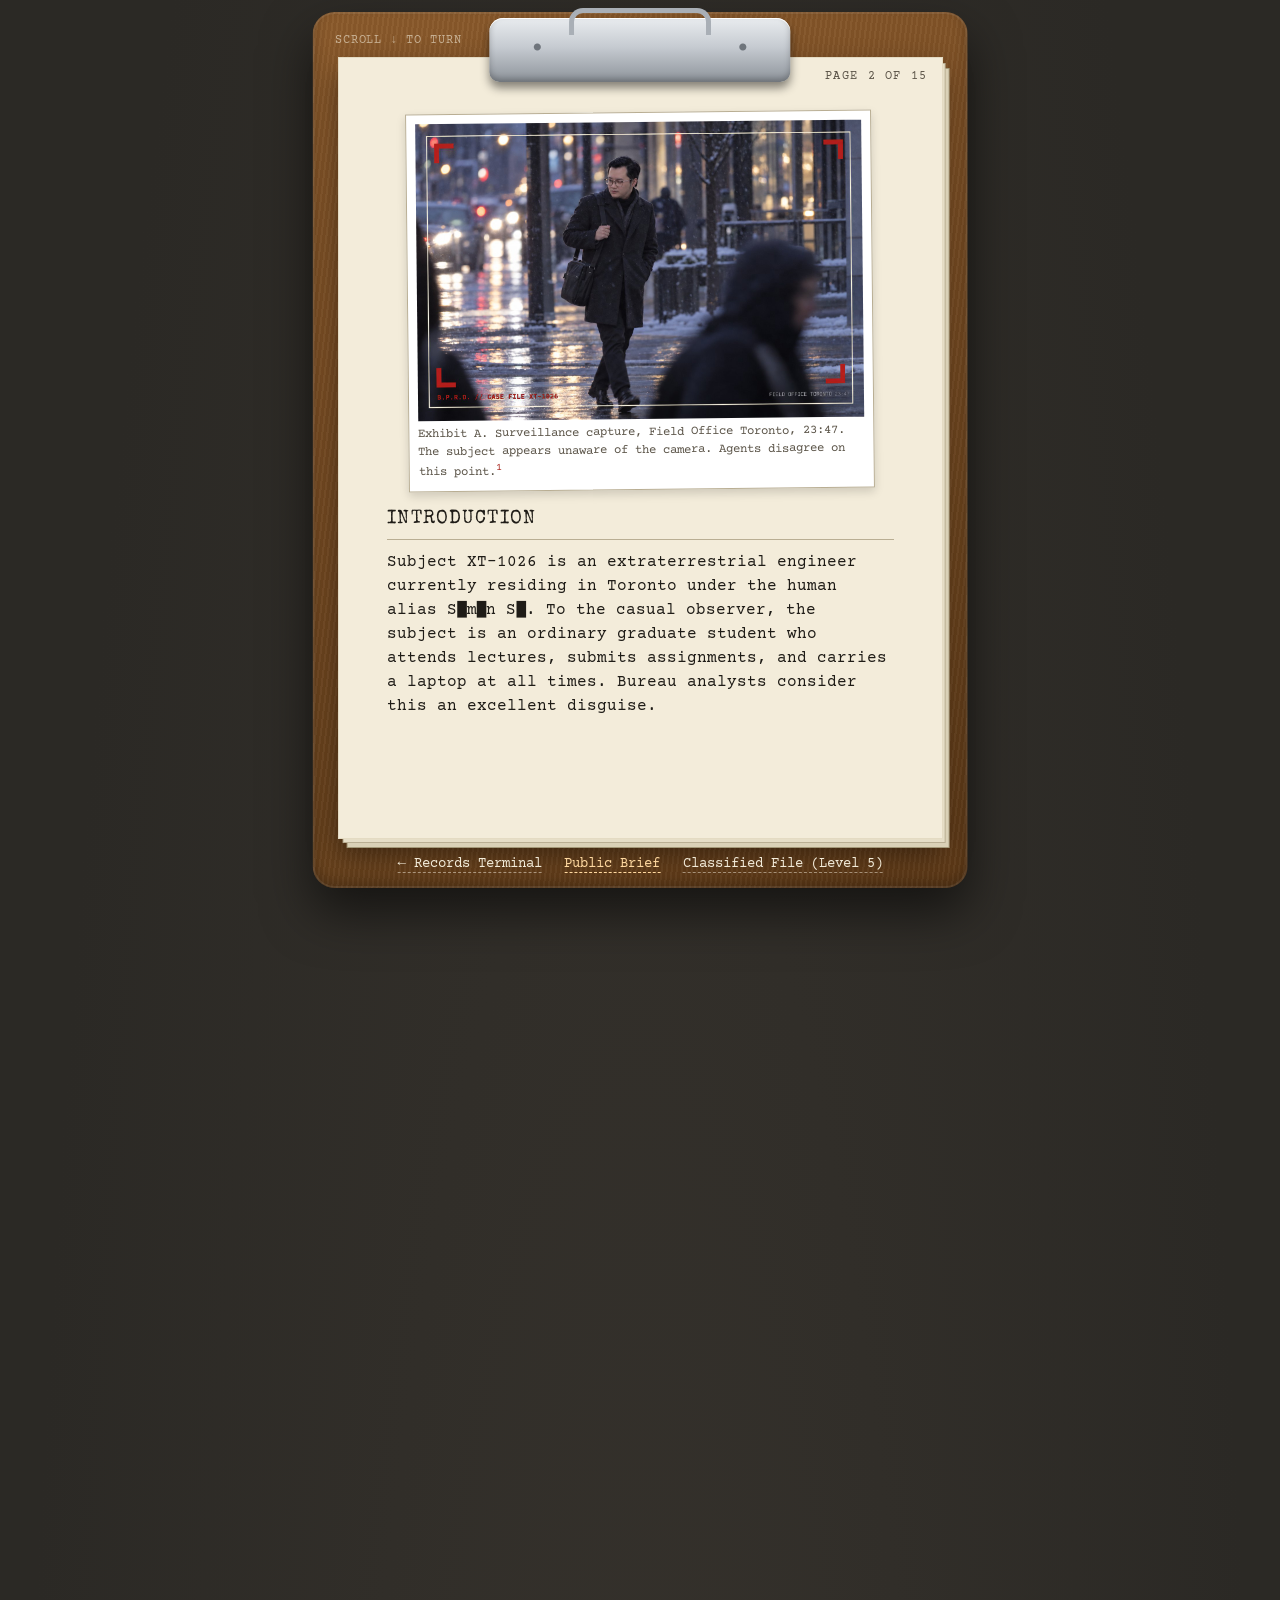
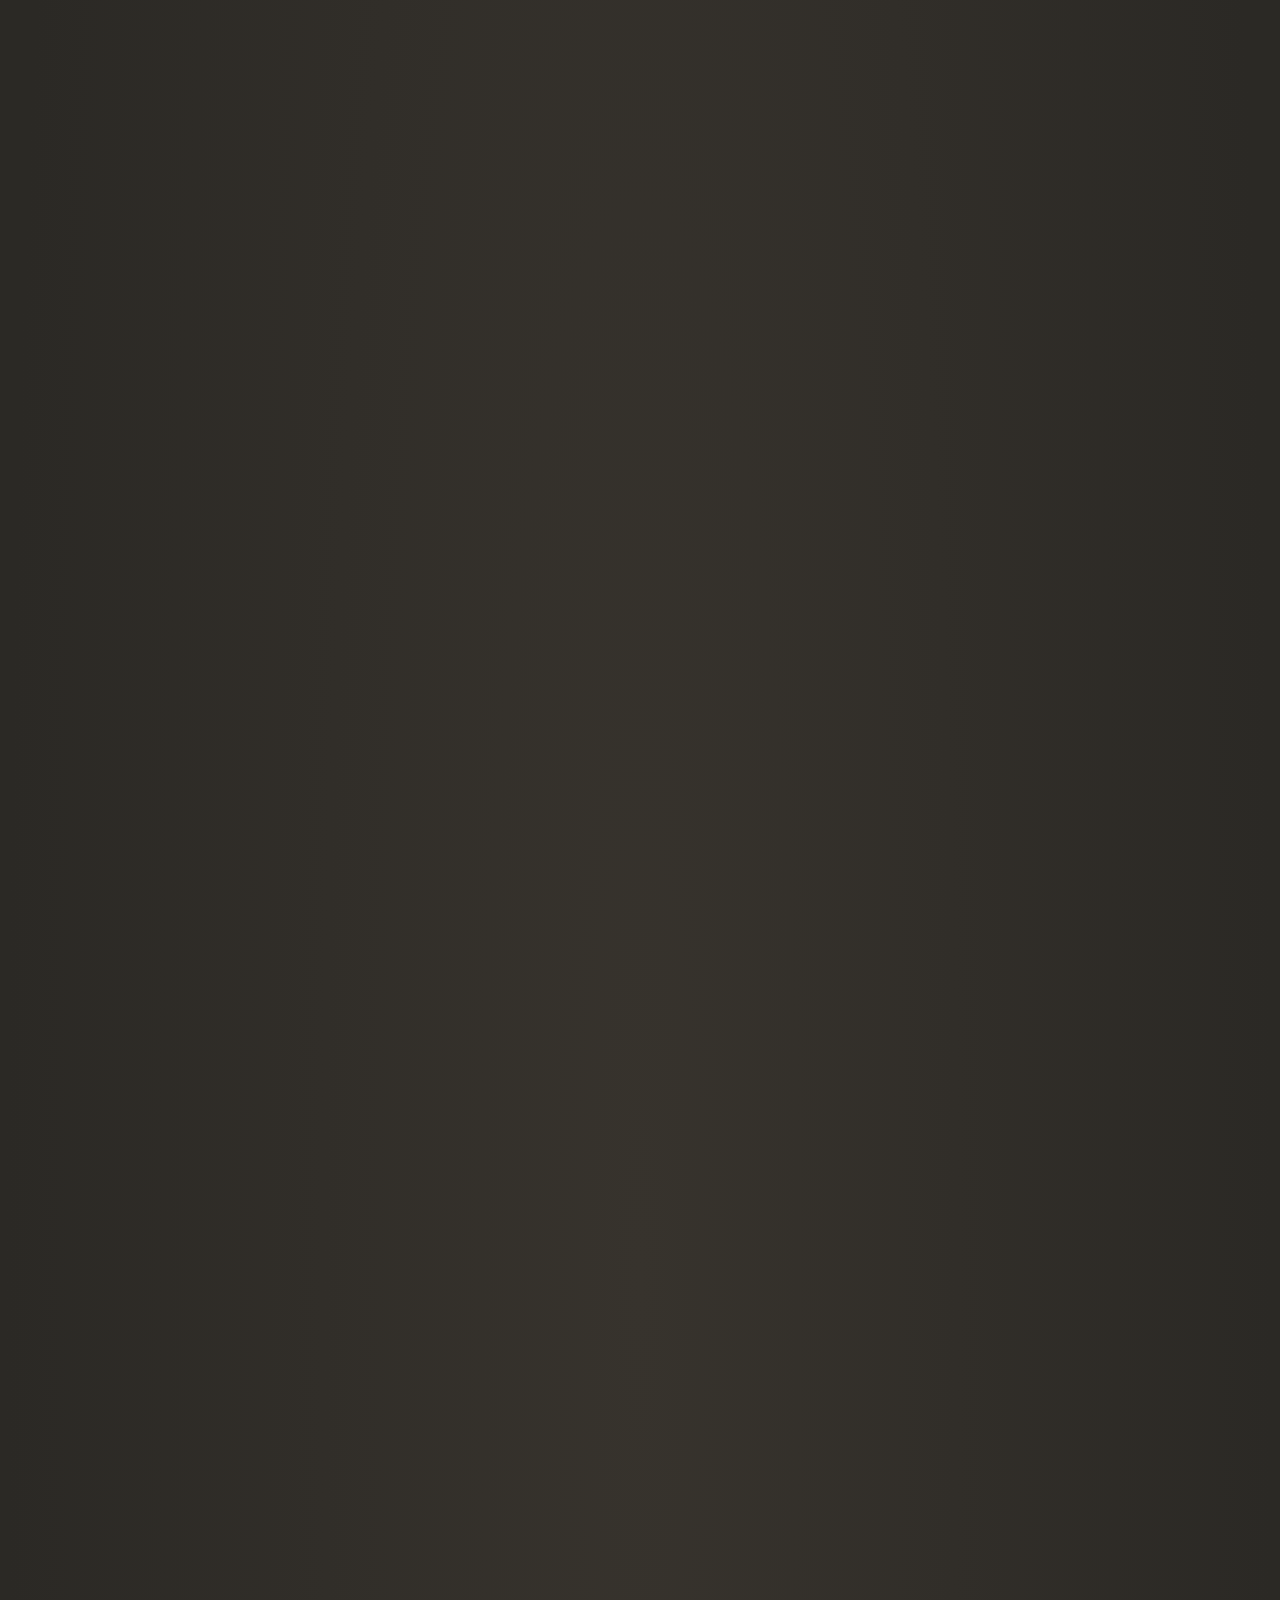
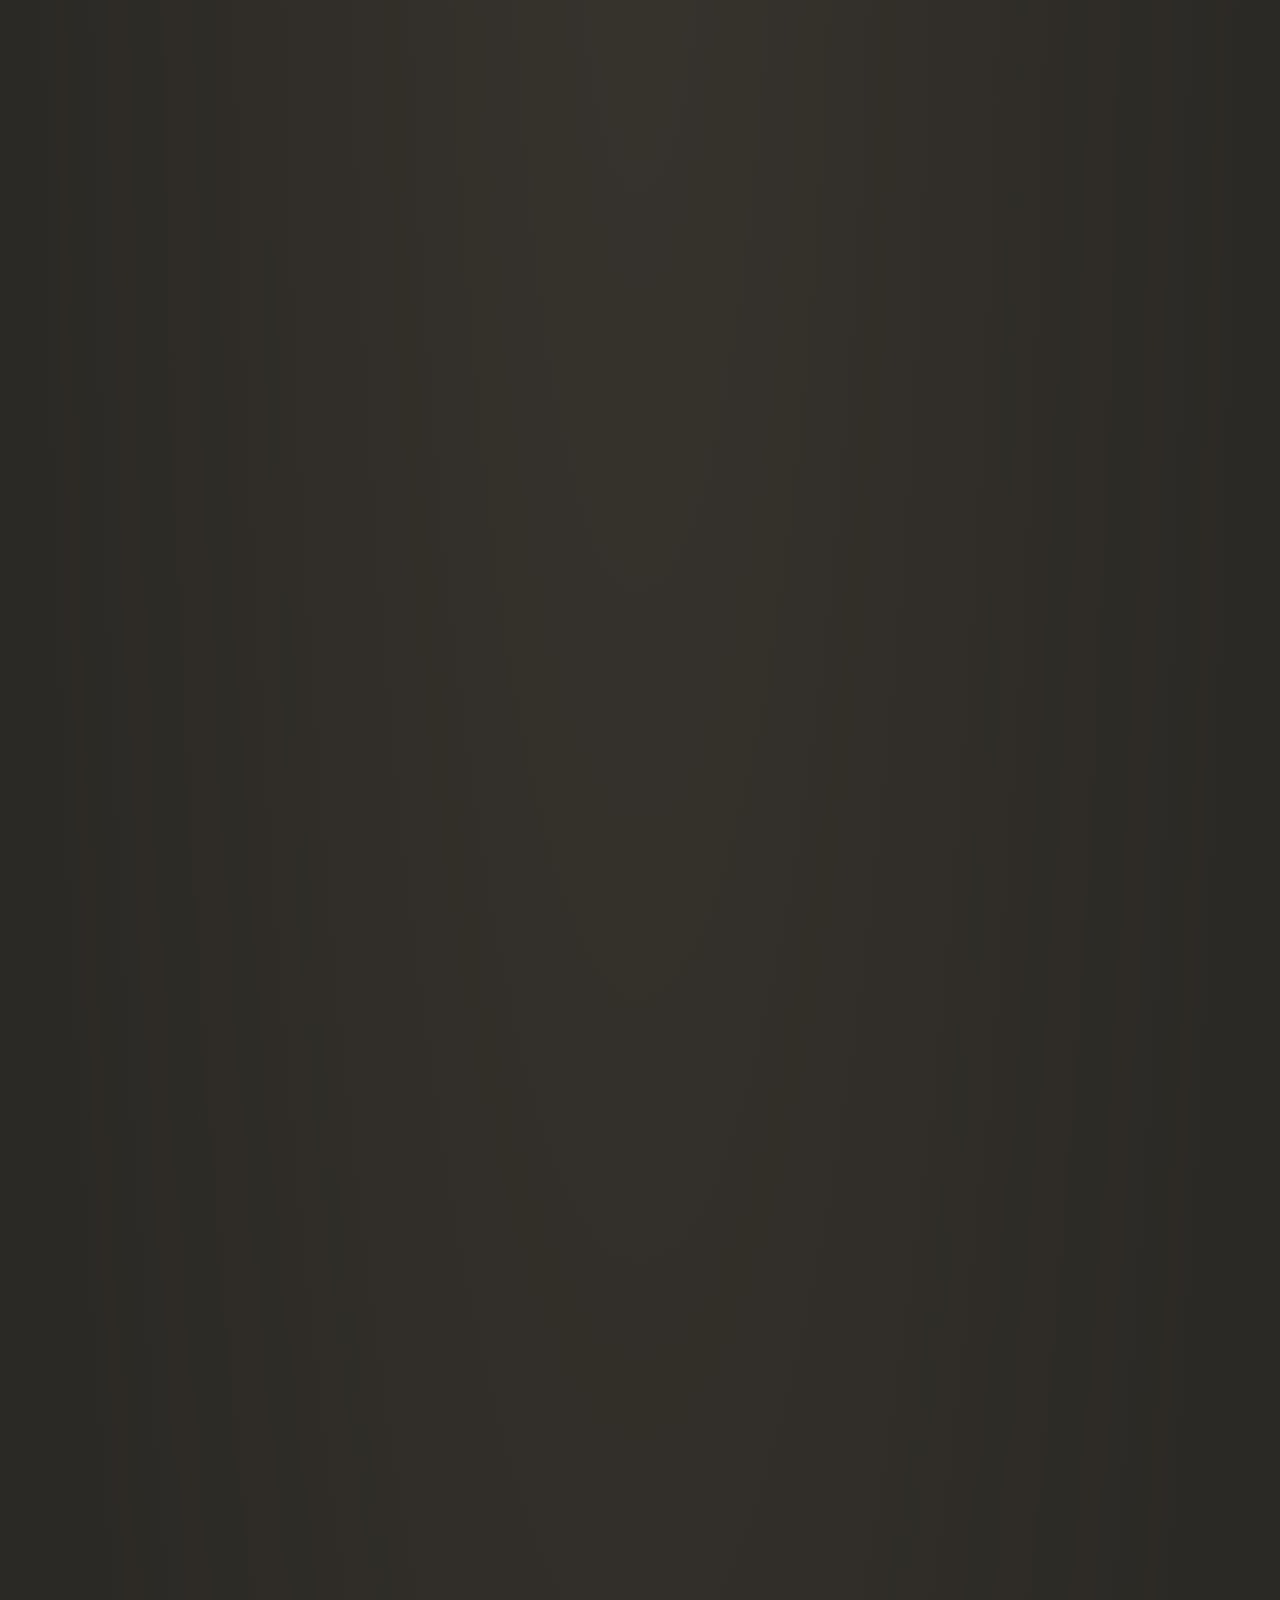
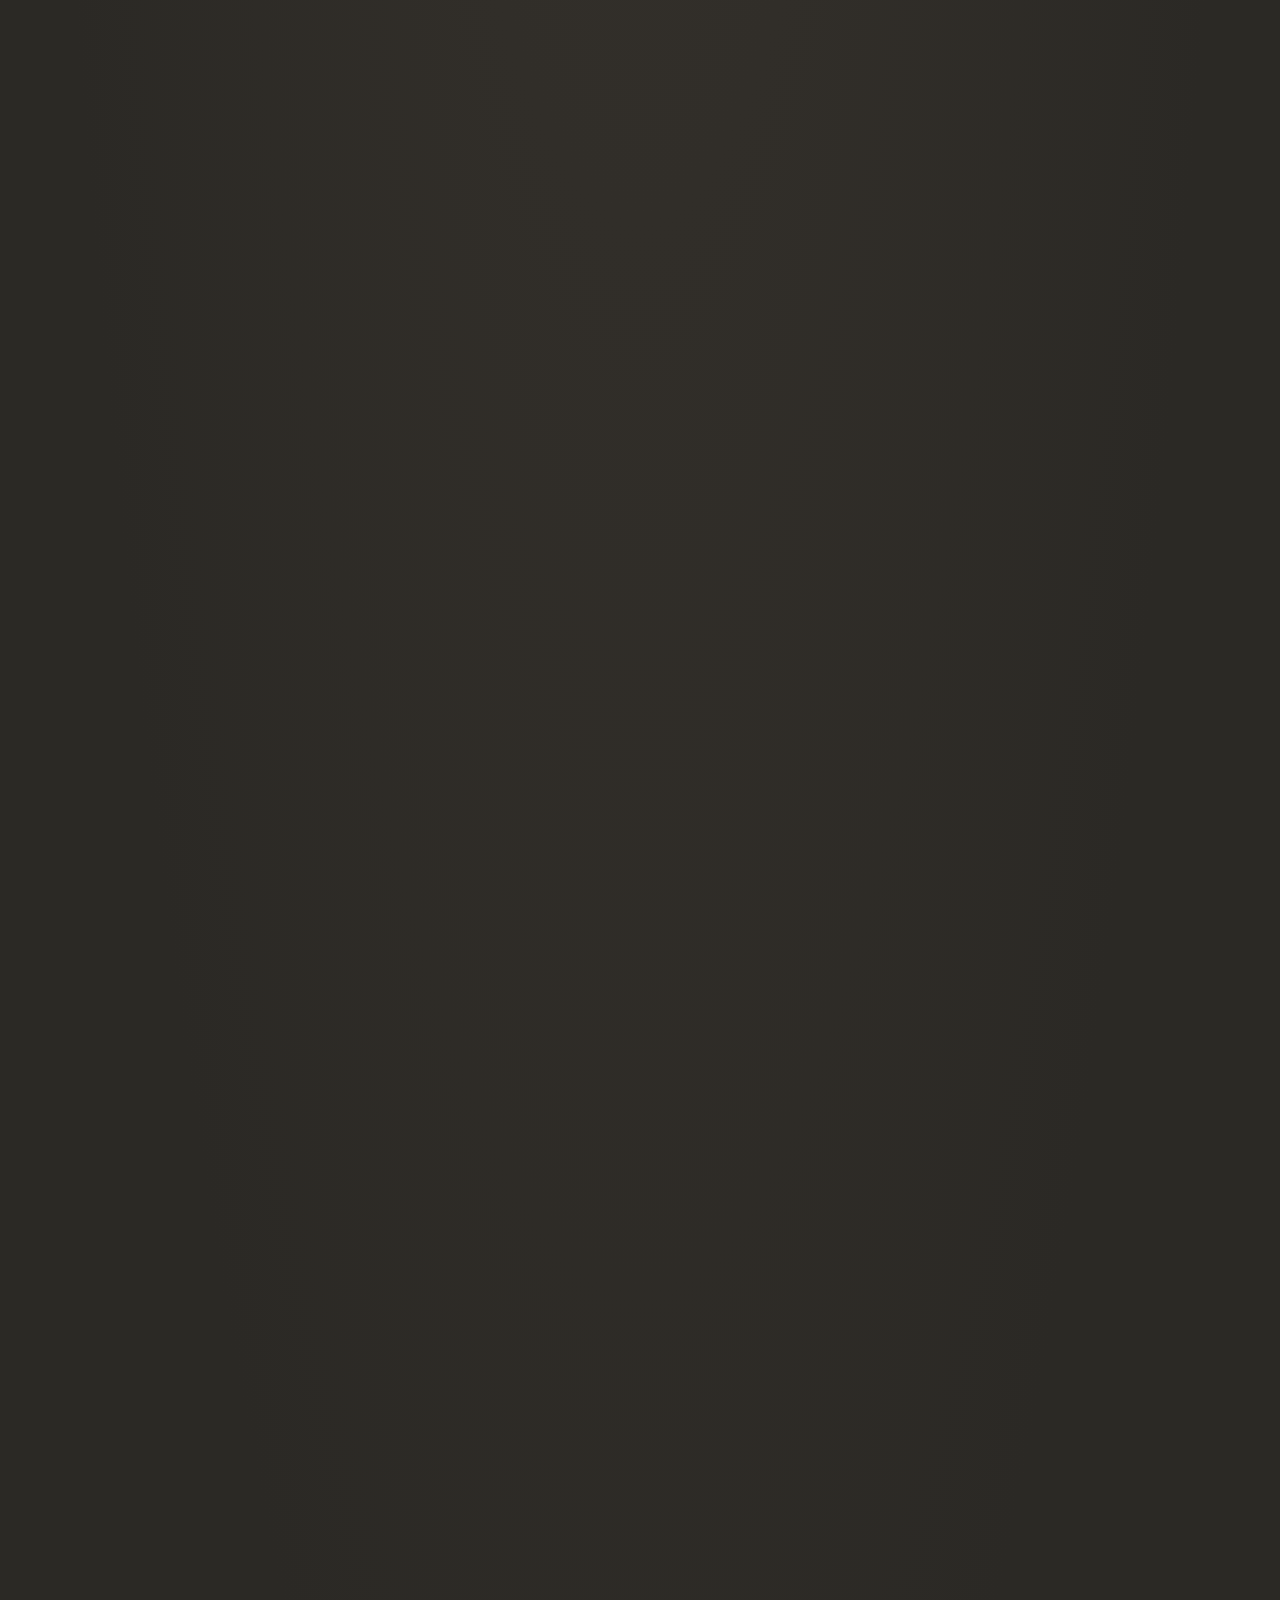
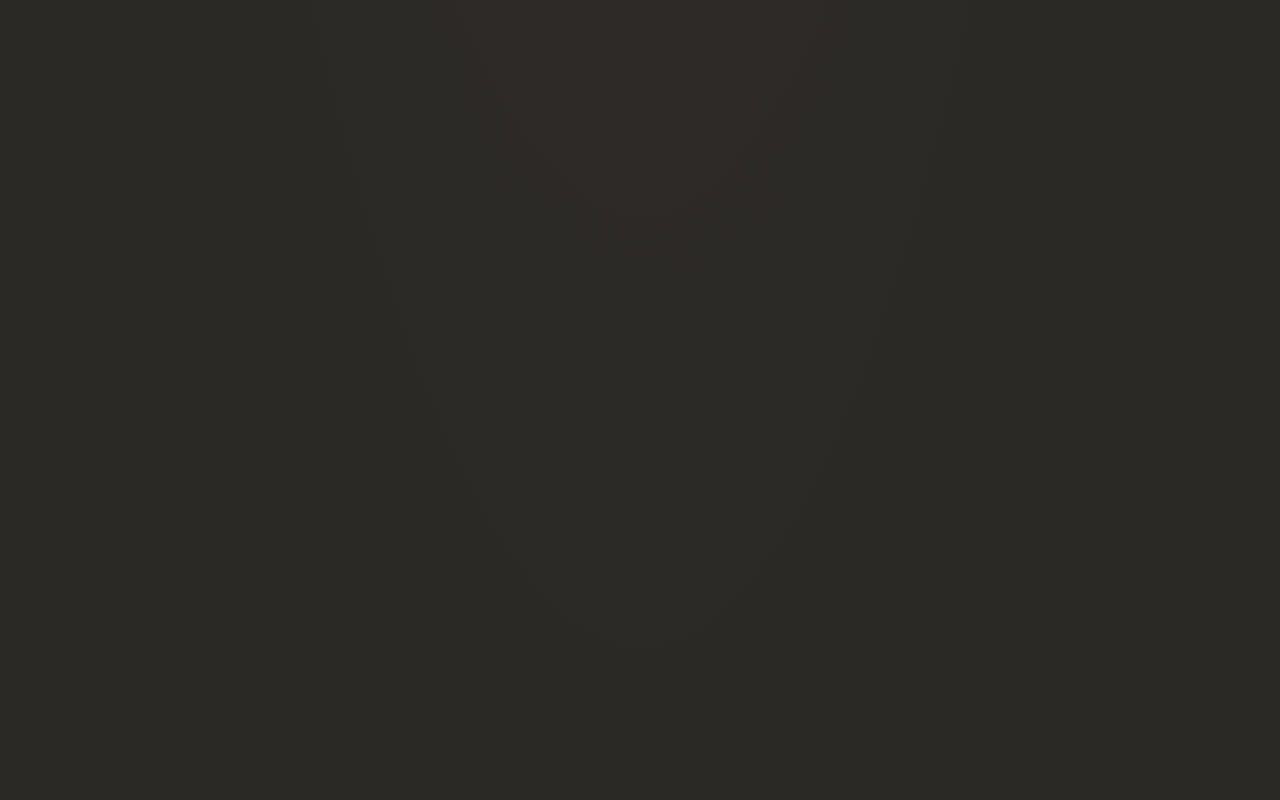
==== commit ac001672: "Added Javascript" ====
--- a/index.html
+++ b/index.html
@@ -179,5 +179,6 @@
     <div class="stop" id="sheet-8"></div>
   </div>
 
+  <script src="script.js"></script>
 </body>
 </html>
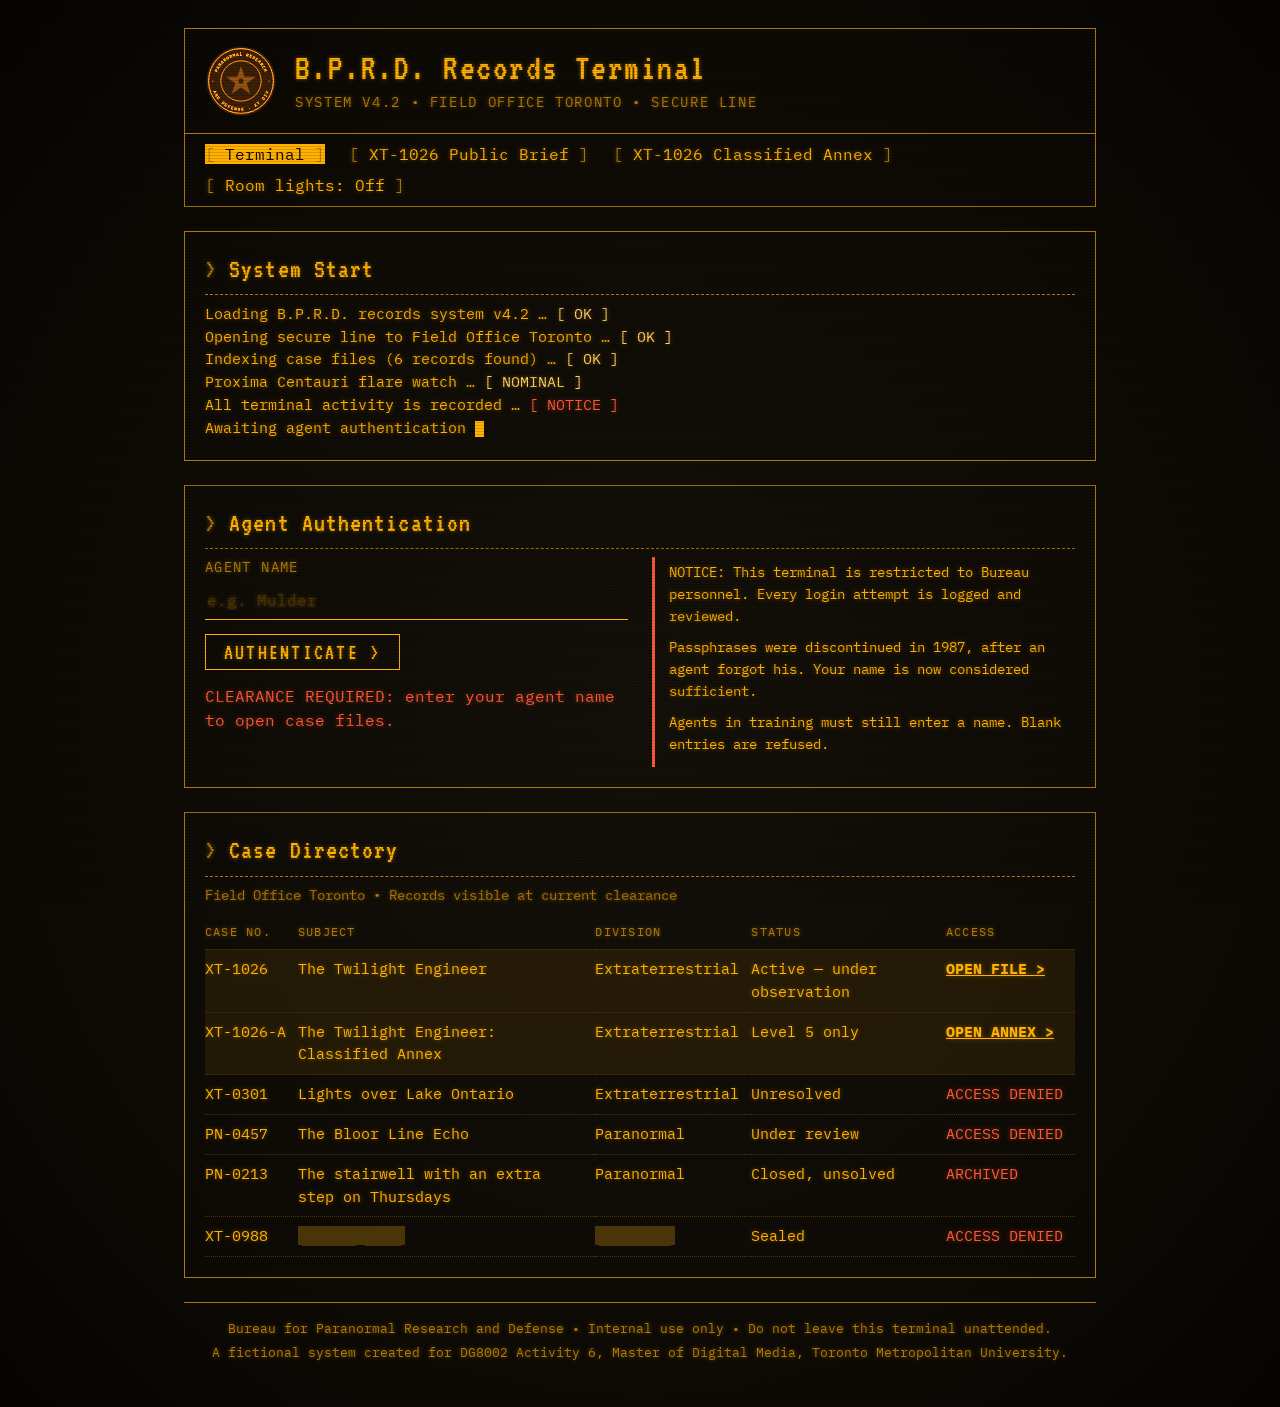
==== commit 4dc1fafc: "Activity 8: interactive edition (lamp theme, agent pen, terminal sign-in) - script.js (deferred): de" ====
--- a/index.html
+++ b/index.html
@@ -6,14 +6,31 @@
   <title>Case File XT-1026 | Public Brief | B.P.R.D.</title>
   <link rel="preconnect" href="https://fonts.googleapis.com">
   <link rel="preconnect" href="https://fonts.gstatic.com" crossorigin>
-  <link href="https://fonts.googleapis.com/css2?family=Courier+Prime:wght@400;700&family=Special+Elite&display=swap" rel="stylesheet">
+  <link href="https://fonts.googleapis.com/css2?family=Caveat:wght@500;700&family=Courier+Prime:wght@400;700&family=Special+Elite&display=swap" rel="stylesheet">
   <link rel="stylesheet" href="style.css">
+  <script src="gate.js"></script>
+  <script src="script.js" defer></script>
 </head>
 <body id="page-brief">
 
-  <!-- The clipboard: board and metal clip are decoration; the sheets live in <main> -->
+  <!-- The clipboard: board and metal clip are decoration; the sheets live in <main>.
+       script.js turns the pages and adds an "Agent annotation" strip to each sheet. -->
   <div class="board" aria-hidden="true"></div>
   <div class="clip" aria-hidden="true"></div>
+
+  <!-- Green banker's lamp on the desk. The switch on its brass base is the
+       light / dark theme toggle (script.js). -->
+  <div class="desk-lamp">
+    <img src="images/banker-lamp.svg" alt="" class="desk-lamp-art">
+    <button type="button" class="lamp-switch" id="lamp-switch" aria-pressed="true" title="Desk lamp switch">
+      <span class="visually-hidden">Desk lamp: <span id="lamp-state">On</span></span>
+    </button>
+  </div>
+
+  <!-- Field agent's pen: random fact generator (script.js) -->
+  <button type="button" class="pen" id="pen" aria-label="Field agent's pen: write a new observation about the subject on this page">
+    <span class="pen-body" aria-hidden="true"></span>
+  </button>
 
   <nav class="board-nav" aria-label="Case file navigation">
     <ul>
@@ -27,7 +44,7 @@
 
     <!-- Page 1 -->
     <section class="sheet" id="identification" aria-label="Page 1">
-      <p class="page-no">Page 1 of 15</p>
+      <p class="page-no" id="sheet-1">Page 1 of 15</p>
       <header>
         <div class="letterhead">
           <img src="images/bprd-seal.svg" alt="Circular seal of the Bureau for Paranormal Research and Defense, Extraterrestrial Division, with a five-pointed star at its centre">
@@ -59,22 +76,33 @@
         <dt>Status</dt>
         <dd>Active. Non-hostile. Watched.</dd>
       </dl>
+
+      <aside class="sticky sticky-hint">
+        <p>Scroll &darr; to turn pages.</p>
+        <p>Black bars leak if you hover.</p>
+        <p class="sig">&mdash; Records</p>
+      </aside>
     </section>
 
     <!-- Page 2 -->
     <section class="sheet" id="introduction" aria-label="Page 2">
-      <p class="page-no">Page 2 of 15</p>
+      <p class="page-no" id="sheet-2">Page 2 of 15</p>
       <figure class="exhibit">
         <img src="images/surveillance-capture.jpg" alt="Surveillance photograph of Subject XT-1026 in human form: a man in glasses, a dark wool coat and a messenger bag walking along a snowy downtown Toronto sidewalk at night, glancing sideways, framed by red surveillance-camera corner marks">
-        <figcaption>Exhibit A. Surveillance capture, Field Office Toronto, 23:47. The subject appears unaware of the camera. Agents disagree on this point.<sup><a href="#sheet-8">1</a></sup></figcaption>
+        <figcaption>Exhibit A. Surveillance capture, Field Office Toronto, 23:47. The subject appears unaware of the camera.</figcaption>
       </figure>
+      <aside class="sticky sticky-exhibit-a">
+        <p>He WAVED at the camera.</p>
+        <p class="sig">&mdash; Ag. R</p>
+        <p class="reply">It was a stretch. &mdash; Ag. K</p>
+      </aside>
       <h2>Introduction</h2>
       <p>Subject XT-1026 is an extraterrestrial engineer currently residing in Toronto under the human alias S█m█n S█. To the casual observer, the subject is an ordinary graduate student who attends lectures, submits assignments, and carries a laptop at all times. Bureau analysts consider this an excellent disguise.</p>
     </section>
 
     <!-- Page 3 -->
     <section class="sheet" aria-label="Page 3">
-      <p class="page-no">Page 3 of 15</p>
+      <p class="page-no" id="sheet-3">Page 3 of 15</p>
       <h2>Introduction <span class="cont">(continued)</span></h2>
       <p>The subject has been under continuous observation since his arrival. In that time he has displayed no hostile intent, a remarkable tolerance for winter, and an ability to finish projects at hours most humans spend asleep. This brief summarizes what the Bureau is permitted to share at Clearance Level 1.</p>
       <p>The question the Bureau has been asked to answer is simple: who is this individual, and why should the public care? The short answer is that he is the first known visitor from our nearest neighbouring star. The long answer is classified.</p>
@@ -85,7 +113,7 @@
 
     <!-- Page 4 -->
     <section class="sheet" aria-label="Page 4">
-      <p class="page-no">Page 4 of 15</p>
+      <p class="page-no" id="sheet-4">Page 4 of 15</p>
       <h2>Origin Story <span class="cont">(continued)</span></h2>
       <p>Proxima b is tidally locked: one hemisphere faces its star in permanent, flare-scorched daylight, while the other lies in permanent frozen night. Life survives only along the narrow band between the two, a ring of endless dusk the inhabitants call the Hollow Line. Because the star unleashes violent radiation flares without warning, the native civilization, the Kethri, retreated underground long ago. Their cities are carved deep into basalt beneath the dusk, and every Kethri child learns to read flare warnings before learning to read.</p>
       <p>In Kethri society, the most honoured profession is that of Shelter Engineer, the individuals who design the burrows, doors, seats, and lamps that keep the population alive during a flare. The subject was a Shelter Engineer of the Third Burrow, regarded as gifted and, according to recovered records, &ldquo;tiresome about details.&rdquo;</p>
@@ -93,15 +121,19 @@
 
     <!-- Page 5 -->
     <section class="sheet" aria-label="Page 5">
-      <p class="page-no">Page 5 of 15</p>
+      <p class="page-no" id="sheet-5">Page 5 of 15</p>
       <h2>Origin Story <span class="cont">(continued)</span></h2>
-      <p>His career ended with what the Bureau refers to as the Comfort Incident. Tasked with redesigning the public flare shelters, the subject produced benches, lighting, and layouts so well considered that citizens declined to leave the shelters after the flare had passed. The planetary economy halted for <span class="redacted" tabindex="0">eleven</span> local years.<sup><a href="#sheet-8">2</a></sup> The Kethri Council ruled that the subject had made shelter too pleasant to escape, and sentenced him to exile.</p>
+      <p>His career ended with what the Bureau refers to as the Comfort Incident. Tasked with redesigning the public flare shelters, the subject produced benches, lighting, and layouts so well considered that citizens declined to leave the shelters after the flare had passed. The planetary economy halted for <span class="redacted" tabindex="0">eleven</span> local years. The Kethri Council ruled that the subject had made shelter too pleasant to escape, and sentenced him to exile.</p>
       <p>He was placed in a one-way transit pod and launched toward the nearest star with a habitable planet. The pod was recovered by Bureau agents at <span class="redacted" tabindex="0">a parking lot behind a hardware store</span> on the outskirts of the Greater Toronto Area. The subject was found sitting calmly beside it, reportedly asking where he might enroll in a graduate program.</p>
+      <aside class="sticky sticky-comfort">
+        <p>11 Proxima years &asymp; 4 Earth months. The Kethri still call it &ldquo;the Long Nap.&rdquo;</p>
+        <p class="sig">&mdash; Ag. ███</p>
+      </aside>
     </section>
 
     <!-- Page 6 -->
     <section class="sheet" id="abilities" aria-label="Page 6">
-      <p class="page-no">Page 6 of 15</p>
+      <p class="page-no" id="sheet-6">Page 6 of 15</p>
       <h2>Known Abilities</h2>
       <p>Confirmed by at least two independent field agents:</p>
       <ul>
@@ -116,7 +148,7 @@
 
     <!-- Page 7 -->
     <section class="sheet" id="threat" aria-label="Page 7">
-      <p class="page-no">Page 7 of 15</p>
+      <p class="page-no" id="sheet-7">Page 7 of 15</p>
       <div class="threat-panel">
         <h2>Threat Assessment</h2>
         <table>
@@ -144,7 +176,7 @@
 
     <!-- Page 8: hand-off to the Classified Annex -->
     <section class="sheet" id="handoff" aria-label="Page 8">
-      <p class="page-no">Page 8 of 15</p>
+      <p class="page-no" id="sheet-8">Page 8 of 15</p>
       <h2>End of Public Brief</h2>
       <p>The remainder of this case file is restricted. Agents holding Level 5 clearance may continue to the Classified Annex.</p>
       <div class="clearance-gate">
@@ -152,13 +184,6 @@
         <p><a href="classified.html">Request clearance and turn to page 9 &rarr;</a></p>
       </div>
 
-      <div class="field-notes" id="field-notes">
-        <h3>Field Agent Notes</h3>
-        <ol>
-          <li id="note-1">Agent ███ insists the subject waved at the camera. Agent ███ insists it was a stretch.</li>
-          <li id="note-2">A Proxima b year is about 11.2 Earth days, so the halt lasted roughly four Earth months. Hover over redactions to read them; this is a known flaw.</li>
-        </ol>
-      </div>
 
       <footer>
         <p>Property of the B.P.R.D. A fictional dossier created for DG8002, Master of Digital Media, Toronto Metropolitan University.</p>
@@ -167,18 +192,6 @@
 
   </main>
 
-  <!-- Invisible scroll track: one snap stop per sheet. Scrolling it drives the page flips. -->
-  <div class="track" aria-hidden="true">
-    <div class="stop" id="sheet-1"></div>
-    <div class="stop" id="sheet-2"></div>
-    <div class="stop" id="sheet-3"></div>
-    <div class="stop" id="sheet-4"></div>
-    <div class="stop" id="sheet-5"></div>
-    <div class="stop" id="sheet-6"></div>
-    <div class="stop" id="sheet-7"></div>
-    <div class="stop" id="sheet-8"></div>
-  </div>
 
-  <script src="script.js"></script>
 </body>
 </html>
--- a/style.css
+++ b/style.css
@@ -4,10 +4,12 @@
 
    1. Tokens and base type
    2. Paper sheets and their content (works everywhere)
-   3. Clipboard mode: board, clip, scroll-to-flip (desktop/tablet,
-      browsers with scroll-driven animations)
-   4. Page turn between the two files (View Transitions)
-   5. Reduced motion
+   3. Sticky notes, the agent's pen and the desk lamp (all sizes)
+   4. Clipboard mode: board, clip and page flip (tablet / desktop;
+      script.js adds the .is-flipped / .is-current classes)
+   5. Page turn between the two files (View Transitions)
+   6. Desk lamp lighting: spotlight on / lights off (.theme-dark)
+   7. Reduced motion and phones
    ===================================================================== */
 
 
@@ -56,8 +58,7 @@
    like papers laid out on a desk, and the page scrolls normally. */
 
 .board,
-.clip,
-.track { display: none; }
+.clip { display: none; }
 
 .board-nav {
   max-width: 640px;
@@ -75,7 +76,7 @@
 }
 
 .board-nav a {
-  color: var(--paper);
+  color: #f3ecda;
   text-decoration: none;
   border-bottom: 1px dashed rgba(243, 236, 218, 0.5);
 }
@@ -360,238 +361,555 @@
 footer p { margin: 0; }
 
 
-/* ---------- 3. Clipboard mode ----------
-   Wide enough screens in browsers that support scroll-driven animations.
-   Every sheet is fixed in the same spot on the board, stacked with page 1
-   on top. An invisible track of full-height "stops" gives the page
-   something to scroll; scroll-snap lands exactly on one stop per sheet,
-   and each sheet's flip is tied to the scroll distance of its own stop. */
-
-@supports (animation-timeline: scroll()) {
-  @media (min-width: 760px) and (min-height: 560px) {
-
-    :root {
-      --top: 58px;     /* room above the sheet for the clip */
-      --bottom: 62px;  /* room below the sheet for the nav strip */
-      /* Largest US-letter sheet (8.5 x 11) that fits the window */
-      --sheet-h: min(calc(100vh - var(--top) - var(--bottom)),
-                     calc((100vw - 120px) * 11 / 8.5));
-      --sheet-w: calc(var(--sheet-h) * 8.5 / 11);
-      --board-pad: 26px;
-
-      scroll-snap-type: y mandatory;
-      scrollbar-width: none;
-    }
-
-    :root::-webkit-scrollbar { display: none; }
-
-    /* The invisible track that the scroll wheel moves through */
-    .track { display: block; }
-
-    .stop {
-      height: 100vh;
-      scroll-snap-align: start;
-      scroll-snap-stop: always;   /* one wheel flick = one page */
-    }
-
-    /* Hardboard clipboard */
-    .board {
-      display: block;
-      position: fixed;
-      z-index: 0;
-      top: 12px;
-      bottom: 12px;
-      left: 50%;
-      width: calc(var(--sheet-w) + var(--board-pad) * 2);
-      transform: translateX(-50%);
-      border-radius: 22px;
-      background:
-        repeating-linear-gradient(97deg,
-          rgba(255, 255, 255, 0.035) 0 2px,
-          rgba(0, 0, 0, 0.035) 2px 5px),
-        linear-gradient(160deg, var(--board) 0%, var(--board-dark) 100%);
-      box-shadow:
-        inset 0 0 0 2px rgba(255, 255, 255, 0.08),
-        inset 0 -6px 14px rgba(0, 0, 0, 0.25),
-        0 24px 50px rgba(0, 0, 0, 0.55);
-    }
-
-    /* Metal clip, drawn with gradients */
-    .clip {
-      display: block;
-      position: fixed;
-      z-index: 20;
-      top: 18px;
-      left: 50%;
-      width: min(46%, calc(var(--sheet-w) * 0.5));
-      height: 64px;
-      transform: translateX(-50%);
-      border-radius: 14px 14px 10px 10px;
-      background: linear-gradient(180deg,
-        var(--metal-light) 0%, #c6cbd1 45%, var(--metal-dark) 100%);
-      box-shadow:
-        inset 0 1px 0 #fff,
-        inset 0 -3px 6px rgba(0, 0, 0, 0.25),
-        0 6px 10px rgba(0, 0, 0, 0.45);
-    }
-
-    /* Lever and rivets */
-    .clip::before {
-      content: "";
-      position: absolute;
-      top: -10px;
-      left: 50%;
-      width: 44%;
-      height: 22px;
-      transform: translateX(-50%);
-      border: 5px solid #a9afb6;
-      border-bottom: none;
-      border-radius: 14px 14px 0 0;
-    }
-
-    .clip::after {
-      content: "";
-      position: absolute;
-      top: 24px;
-      left: 14%;
-      right: 14%;
-      height: 10px;
-      border-radius: 6px;
-      background:
-        radial-gradient(circle at 6px 5px, #6f757c 3px, transparent 4px) left / 50% 100% no-repeat,
-        radial-gradient(circle at calc(100% - 6px) 5px, #6f757c 3px, transparent 4px) right / 50% 100% no-repeat;
-    }
-
-    /* Nav strip printed along the bottom of the board */
-    .board-nav {
-      position: fixed;
-      z-index: 20;
-      bottom: 12px;
-      left: 50%;
-      transform: translateX(-50%);
-      width: calc(var(--sheet-w) + var(--board-pad) * 2);
-      max-width: none;
-      height: calc(var(--bottom) - 12px);
-      padding: 10px var(--board-pad) 0;
-      display: flex;
-      align-items: center;
-      justify-content: center;
-      font-size: clamp(10px, calc(var(--sheet-h) * 0.0185), 14px);
-    }
-
-    .board-nav ul {
-      flex-wrap: nowrap;
-      gap: 0 1.6em;
-      white-space: nowrap;
-    }
-
-    /* Hint stencilled on the board, left of the clip */
-    .board::after {
-      content: "Scroll \2193  to turn";
-      position: absolute;
-      top: 20px;
-      left: 22px;
-      font-size: clamp(9px, calc(var(--sheet-h) * 0.016), 12px);
-      letter-spacing: 0.08em;
-      text-transform: uppercase;
-      color: rgba(243, 236, 218, 0.6);
-    }
-
-    /* The pile of sheets */
-    .stack {
-      position: fixed;
-      z-index: 10;
-      inset: 0;
-      max-width: none;
-      margin: 0;
-      padding: 0;
-      perspective: 2200px;
-      perspective-origin: 50% var(--top);
-      view-transition-name: sheets;
-    }
-
-    /* A couple of loose sheet edges under the pile */
-    .stack::before {
-      content: "";
-      position: absolute;
-      top: var(--top);
-      left: 50%;
-      width: var(--sheet-w);
-      height: var(--sheet-h);
-      transform: translateX(-50%);
-      background: var(--paper);
-      box-shadow:
-        4px 5px 0 -1px #e6dec7,
-        4px 5px 0 0 var(--rule),
-        8px 10px 0 -1px #dad1b7,
-        8px 10px 0 0 #a39878,
-        0 14px 28px rgba(0, 0, 0, 0.45);
-    }
-
-    .sheet {
-      position: absolute;
-      top: var(--top);
-      left: 50%;
-      width: var(--sheet-w);
-      height: var(--sheet-h);
-      margin: 0 0 0 calc(var(--sheet-w) / -2);
-      padding: calc(var(--sheet-w) * 0.085) calc(var(--sheet-w) * 0.08) calc(var(--sheet-w) * 0.06);
-      overflow: hidden;
-      /* All text is sized from the sheet, so every page looks the same at
-         any window size, like real letter paper. */
-      font-size: calc(var(--sheet-h) * 0.0205);
-      box-shadow: 0 0 0 1px var(--paper-edge);
-      z-index: calc(100 - var(--i));
-
-      transform-origin: 50% 0;   /* hinge along the clip */
-      backface-visibility: hidden;
-
-      /* Flip: driven by the page's scroll position, not by time.
-         Sheet i turns while the reader scrolls through stop i, and is
-         uncovered (out of the previous sheet's shadow) during stop i-1. */
-      animation-name: flip-up, uncover;
-      animation-duration: auto;
-      animation-timing-function: linear;
-      animation-fill-mode: both;
-      animation-timeline: scroll(root), scroll(root);
-      animation-range:
-        calc((var(--i) - 1) * 100vh) calc(var(--i) * 100vh),
-        calc((var(--i) - 2) * 100vh) calc((var(--i) - 1) * 100vh);
-    }
-
-    /* Stacking order: first sheet on top */
-    .sheet:nth-child(1) { --i: 1; }
-    .sheet:nth-child(2) { --i: 2; }
-    .sheet:nth-child(3) { --i: 3; }
-    .sheet:nth-child(4) { --i: 4; }
-    .sheet:nth-child(5) { --i: 5; }
-    .sheet:nth-child(6) { --i: 6; }
-    .sheet:nth-child(7) { --i: 7; }
-    .sheet:nth-child(8) { --i: 8; }
-
-    /* The last sheet stays on the board */
-    .sheet:last-child { animation-name: none, uncover; }
-  }
-}
-
-/* Sheet folds up from its bottom edge, over the clip and out of view */
-@keyframes flip-up {
-  from { transform: rotateX(0deg); }
-  to   { transform: rotateX(180deg); }
-}
-
-/* The sheet underneath brightens as the one above lifts off it */
-@keyframes uncover {
-  from { filter: brightness(0.8); }
-  to   { filter: brightness(1); }
-}
-
-
-/* ---------- 4. Turning from one file to the other ----------
-   Clicking "Request clearance" (page 7) or "Back to page 7" (page 8)
-   loads the other HTML file; a cross-document View Transition plays the
-   same flip on the whole pile. The Records Terminal does not opt in, so
-   arriving from it is instant. */
+/* Exhibit photo on page 2 sits a little narrower so the page breathes */
+.exhibit {
+  width: 92%;
+  margin: 0.2em auto 1em;
+}
+
+
+/* ---------- 3. Sticky notes, the agent's pen and the desk lamp ---------- */
+
+:root {
+  --sticky: #fbe98a;
+  --sticky-edge: #e9d368;
+  --pen-ink: #1f3f9a;
+  --hand: "Caveat", "Segoe Print", "Bradley Hand", cursive;
+}
+
+/* Handwritten sticky notes stuck onto the sheets */
+.sticky {
+  position: relative;
+  width: 70%;
+  margin: 1em auto;
+  padding: 0.7em 0.8em 0.6em;
+  background: linear-gradient(180deg, var(--sticky-edge) 0 0.5em, var(--sticky) 0.5em);
+  color: #2b2614;
+  font-family: var(--hand);
+  font-size: 1.25em;
+  line-height: 1.1;
+  transform: rotate(-2deg);
+  box-shadow: 0 0.35em 0.6em rgba(0, 0, 0, 0.22);
+  z-index: 2;
+}
+
+.sticky p { margin: 0 0 0.2em; }
+
+.sticky .sig {
+  text-align: right;
+  font-size: 0.9em;
+}
+
+/* A second agent's reply, in red pen */
+.sticky .reply {
+  margin-top: 0.3em;
+  color: #a8231b;
+  transform: rotate(-3deg);
+}
+
+/* "Agent annotation" strip that script.js adds to every sheet */
+.annotation {
+  margin-top: 1em;
+  padding-top: 0.4em;
+  border-top: 1px dashed var(--rule);
+}
+
+.annotation-label {
+  margin: 0;
+  font-size: 0.68em;
+  letter-spacing: 0.14em;
+  text-transform: uppercase;
+  color: var(--ink-soft);
+}
+
+.annotation-text {
+  margin: 0.1em 0 0;
+  min-height: 1.1em;
+  font-family: var(--hand);
+  font-size: 1.22em;
+  line-height: 1.05;
+  color: var(--pen-ink);
+}
+
+.annotation-text:empty::before {
+  content: "(click the agent's pen to add an observation)";
+  font-family: "Courier Prime", "Courier New", monospace;
+  font-size: 0.55em;
+  color: var(--rule);
+}
+
+/* The ink appears left to right, as if being written */
+.annotation-text.is-writing {
+  animation: write-in 1.2s steps(30, end) both;
+}
+
+@keyframes write-in {
+  from { clip-path: inset(0 100% 0 0); }
+  to   { clip-path: inset(0 0 0 0); }
+}
+
+/* The pen: a real <button> drawn as a ballpoint pen.
+   All parts are sized in % of the pen, so it can be drawn at any size.
+   Phones: a smaller pen floats in the bottom-right corner. */
+.pen {
+  --pen-len: 150px;
+  --pen-rot: -18deg;
+  position: fixed;
+  z-index: 25;
+  right: 18px;
+  bottom: 26px;
+  width: var(--pen-len);
+  height: calc(var(--pen-len) * 0.075);
+  padding: 0;
+  border: 0;
+  background: none;
+  cursor: pointer;
+  transform: rotate(var(--pen-rot));
+  transition: transform 0.2s ease;
+  filter: drop-shadow(0.4em 0.7em 0.5em rgba(0, 0, 0, 0.5));
+  font-size: calc(var(--pen-len) * 0.04);
+}
+
+/* Barrel: rubber grip near the tip, navy body, metal click button at the end */
+.pen-body {
+  position: absolute;
+  top: 0;
+  bottom: 0;
+  left: 11%;
+  right: 0;
+  border-radius: 12% 40% 40% 12% / 50%;
+  background:
+    linear-gradient(90deg,
+      #1c1d22 0 17%,
+      transparent 17% 95%,
+      #b9bec5 95% 97%,
+      #e9ecef 97% 100%),
+    linear-gradient(180deg, #5b7fe0 0%, #2448ad 38%, #16307a 75%, #0e2056 100%);
+}
+
+/* Metal cone and ballpoint tip */
+.pen-body::before {
+  content: "";
+  position: absolute;
+  top: 12%;
+  bottom: 12%;
+  left: -12.4%;
+  width: 12.4%;
+  background: linear-gradient(180deg, #f2f4f6, #9aa1a8 60%, #5f666e);
+  clip-path: polygon(0 47%, 8% 44%, 100% 0, 100% 100%, 8% 56%, 0 53%);
+}
+
+/* Pocket clip */
+.pen-body::after {
+  content: "";
+  position: absolute;
+  top: -22%;
+  right: 4%;
+  width: 40%;
+  height: 34%;
+  border-radius: 0.3em 0.3em 0.3em 1em;
+  background: linear-gradient(180deg, #ffffff, #c4c9cf 50%, #7d848b);
+  box-shadow: 0 0.15em 0.2em rgba(0, 0, 0, 0.35);
+}
+
+.pen:hover,
+.pen:focus-visible {
+  transform: rotate(calc(var(--pen-rot) - 4deg)) translateY(-6%);
+  outline: none;
+}
+
+.pen:focus-visible .pen-body {
+  box-shadow: 0 0 0 0.25em #ffd9a0;
+}
+
+.pen.is-scribbling {
+  animation: scribble 0.6s ease-in-out;
+}
+
+@keyframes scribble {
+  0%, 100% { transform: rotate(var(--pen-rot)); }
+  20% { transform: rotate(calc(var(--pen-rot) - 8deg)) translate(-3%, 4%); }
+  40% { transform: rotate(calc(var(--pen-rot) + 4deg)) translate(2%, -2%); }
+  60% { transform: rotate(calc(var(--pen-rot) - 6deg)) translate(-2%, 3%); }
+  80% { transform: rotate(calc(var(--pen-rot) + 2deg)) translate(1%, -1%); }
+}
+
+/* Green banker's lamp standing on the desk (phones: small, top-right) */
+.desk-lamp {
+  position: absolute;
+  z-index: 25;
+  top: 6px;
+  right: 34px;    /* leaves room for the glow, so the page never scrolls sideways */
+  width: 70px;
+  aspect-ratio: 380 / 540;
+  isolation: isolate;
+}
+
+.desk-lamp-art {
+  position: relative;
+  display: block;
+  width: 100%;
+  height: auto;
+  max-width: 100%;
+  pointer-events: none;
+}
+
+/* Warm pool of light on the desk around the base while the lamp is on */
+.desk-lamp::before {
+  content: "";
+  position: absolute;
+  z-index: -1;
+  left: -30%;
+  top: 30%;
+  width: 160%;
+  height: 80%;
+  background: radial-gradient(ellipse 50% 50% at 50% 70%,
+    rgba(255, 224, 150, 0.55) 0%,
+    rgba(255, 214, 130, 0.2) 45%,
+    rgba(255, 214, 130, 0) 75%);
+  filter: blur(6px);
+  transition: opacity 0.35s ease;
+}
+
+/* The lit inside of the shade */
+.desk-lamp::after {
+  content: "";
+  position: absolute;
+  z-index: 1;
+  left: 9%;
+  top: 22.2%;
+  width: 82%;
+  height: 6%;
+  border-radius: 0 0 50% 50% / 0 0 100% 100%;
+  background: radial-gradient(ellipse at 50% 20%,
+    #fffbe6 0%, #ffe08a 45%, rgba(255, 200, 90, 0.5) 80%, rgba(255, 200, 90, 0) 100%);
+  box-shadow: 0 10px 26px rgba(255, 220, 140, 0.75);
+  pointer-events: none;
+  transition: opacity 0.35s ease;
+}
+
+/* The switch: a real <button> drawn as a brass toggle on the lamp's base */
+.lamp-switch {
+  position: absolute;
+  z-index: 2;
+  left: 78%;
+  top: 89.4%;
+  width: 12%;
+  aspect-ratio: 1.5;
+  padding: 0;
+  transform: translate(-50%, -50%);
+  border: 1px solid #6e4b14;
+  border-radius: 30%;
+  background: linear-gradient(180deg, #8a6420, #5a3d0e);
+  box-shadow: inset 0 1px 2px rgba(0, 0, 0, 0.5), 0 1px 0 rgba(255, 240, 190, 0.5);
+  cursor: pointer;
+}
+
+/* The lever: tipped one way when on, the other way when off */
+.lamp-switch::before {
+  content: "";
+  position: absolute;
+  left: 50%;
+  top: 50%;
+  width: 34%;
+  height: 120%;
+  border-radius: 40% 40% 30% 30%;
+  background: linear-gradient(90deg, #fff0b8, #d4a545 55%, #8a601d);
+  box-shadow: 0 2px 3px rgba(0, 0, 0, 0.5);
+  transform: translate(-50%, -58%) rotate(-28deg);
+  transform-origin: 50% 90%;
+  transition: transform 0.15s ease;
+}
+
+.lamp-switch[aria-pressed="false"]::before {
+  transform: translate(-50%, -58%) rotate(28deg);
+}
+
+.lamp-switch:hover::before { filter: brightness(1.12); }
+
+.lamp-switch:focus-visible {
+  outline: 2px solid #ffd9a0;
+  outline-offset: 3px;
+}
+
+.visually-hidden {
+  position: absolute;
+  top: 0;
+  left: 0;
+  width: 1px;
+  height: 1px;
+  margin: -1px;
+  padding: 0;
+  border: 0;
+  overflow: hidden;
+  clip: rect(0 0 0 0);
+  clip-path: inset(50%);
+  white-space: normal;
+}
+
+
+/* ---------- 4. Clipboard mode ----------
+   Tablet and desktop. Every sheet sits in the same spot on the board,
+   page 1 on top. script.js gives the sheets above the current page the
+   .is-flipped class, and the CSS transition folds them up over the clip. */
+
+@media (min-width: 760px) and (min-height: 560px) {
+
+  :root {
+    --top: 58px;     /* room above the sheet for the clip */
+    --bottom: 62px;  /* room below the sheet for the nav strip */
+    /* Largest US-letter sheet (8.5 x 11) that fits the window */
+    --sheet-h: min(calc(100vh - var(--top) - var(--bottom)),
+                   calc((100vw - 120px) * 11 / 8.5));
+    --sheet-w: calc(var(--sheet-h) * 8.5 / 11);
+    --board-pad: 26px;
+
+    /* Desk space on each side of the clipboard, and the lamp sized to it */
+    --desk-free: calc((100vw - var(--sheet-w)) / 2 - var(--board-pad));
+    --lamp-gap: calc(var(--desk-free) * 0.12 + 6px);
+    --lamp-w: clamp(90px, min(var(--sheet-h) * 0.42, var(--desk-free) * 0.8), 360px);
+  }
+
+  /* The clipboard never scrolls: script.js turns pages instead */
+  html,
+  body {
+    height: 100%;
+    overflow: hidden;
+  }
+
+  /* Hardboard clipboard */
+  .board {
+    display: block;
+    position: fixed;
+    z-index: 0;
+    top: 12px;
+    bottom: 12px;
+    left: 50%;
+    width: calc(var(--sheet-w) + var(--board-pad) * 2);
+    transform: translateX(-50%);
+    border-radius: 22px;
+    background:
+      repeating-linear-gradient(97deg,
+        rgba(255, 255, 255, 0.035) 0 2px,
+        rgba(0, 0, 0, 0.035) 2px 5px),
+      linear-gradient(160deg, var(--board) 0%, var(--board-dark) 100%);
+    box-shadow:
+      inset 0 0 0 2px rgba(255, 255, 255, 0.08),
+      inset 0 -6px 14px rgba(0, 0, 0, 0.25),
+      0 24px 50px rgba(0, 0, 0, 0.55);
+    transition: filter 0.4s ease;
+  }
+
+  /* Metal clip, drawn with gradients */
+  .clip {
+    display: block;
+    position: fixed;
+    z-index: 20;
+    top: 18px;
+    left: 50%;
+    width: calc(var(--sheet-w) * 0.5);
+    height: 64px;
+    transform: translateX(-50%);
+    border-radius: 14px 14px 10px 10px;
+    background: linear-gradient(180deg,
+      var(--metal-light) 0%, #c6cbd1 45%, var(--metal-dark) 100%);
+    box-shadow:
+      inset 0 1px 0 #fff,
+      inset 0 -3px 6px rgba(0, 0, 0, 0.25),
+      0 6px 10px rgba(0, 0, 0, 0.45);
+  }
+
+  /* Lever and rivets */
+  .clip::before {
+    content: "";
+    position: absolute;
+    top: -10px;
+    left: 50%;
+    width: 44%;
+    height: 22px;
+    transform: translateX(-50%);
+    border: 5px solid #a9afb6;
+    border-bottom: none;
+    border-radius: 14px 14px 0 0;
+  }
+
+  .clip::after {
+    content: "";
+    position: absolute;
+    top: 24px;
+    left: 14%;
+    right: 14%;
+    height: 10px;
+    border-radius: 6px;
+    background:
+      radial-gradient(circle at 6px 5px, #6f757c 3px, transparent 4px) left / 50% 100% no-repeat,
+      radial-gradient(circle at calc(100% - 6px) 5px, #6f757c 3px, transparent 4px) right / 50% 100% no-repeat;
+  }
+
+  /* Lamp stands on the desk to the left of the clipboard. Its size follows
+     the clipboard, and the gap between them is a share of the free desk
+     space, so both grow and shrink together as the window changes. */
+  .desk-lamp {
+    position: fixed;
+    top: calc(var(--top) + var(--sheet-h) * 0.04);
+    left: calc(var(--desk-free) - var(--lamp-w) - var(--lamp-gap));
+    right: auto;
+    width: var(--lamp-w);
+  }
+
+  /* Pen lies on the desk to the right of the clipboard, at real size:
+     a 14.5 cm ballpoint beside 27.9 cm letter paper is 0.52 of the sheet.
+     Like the lamp, its gap from the clipboard follows the free desk space. */
+  .pen {
+    --pen-len: calc(var(--sheet-h) * 0.52);
+    --pen-rot: -64deg;
+    top: calc(var(--top) + var(--sheet-h) * 0.5);
+    bottom: auto;
+    right: auto;
+    /* centre of the pen = board edge + gap + half its tilted footprint */
+    left: calc(50% + var(--sheet-w) / 2 + var(--board-pad) + var(--lamp-gap)
+               + var(--pen-len) * 0.23 - var(--pen-len) / 2);
+  }
+
+  /* Nav strip printed along the bottom of the board */
+  .board-nav {
+    position: fixed;
+    z-index: 20;
+    bottom: 12px;
+    left: 50%;
+    transform: translateX(-50%);
+    width: calc(var(--sheet-w) + var(--board-pad) * 2);
+    max-width: none;
+    height: calc(var(--bottom) - 12px);
+    padding: 10px var(--board-pad) 0;
+    display: flex;
+    align-items: center;
+    justify-content: center;
+    font-size: clamp(10px, calc(var(--sheet-h) * 0.0185), 14px);
+  }
+
+  .board-nav ul {
+    flex-wrap: nowrap;
+    gap: 0 1.6em;
+    white-space: nowrap;
+  }
+
+  /* The pile of sheets */
+  .stack {
+    position: fixed;
+    z-index: 10;
+    inset: 0;
+    max-width: none;
+    margin: 0;
+    padding: 0;
+    perspective: 2200px;
+    perspective-origin: 50% var(--top);
+    view-transition-name: sheets;
+  }
+
+  /* A couple of loose sheet edges under the pile */
+  .stack::before {
+    content: "";
+    position: absolute;
+    top: var(--top);
+    left: 50%;
+    width: var(--sheet-w);
+    height: var(--sheet-h);
+    transform: translateX(-50%);
+    background: var(--paper);
+    box-shadow:
+      4px 5px 0 -1px var(--edge-1, #e6dec7),
+      4px 5px 0 0 var(--rule),
+      8px 10px 0 -1px var(--edge-2, #dad1b7),
+      8px 10px 0 0 #a39878,
+      0 14px 28px rgba(0, 0, 0, 0.45);
+  }
+
+  .sheet {
+    position: absolute;
+    top: var(--top);
+    left: 50%;
+    width: var(--sheet-w);
+    height: var(--sheet-h);
+    margin: 0 0 0 calc(var(--sheet-w) / -2);
+    /* Extra bottom padding leaves room for the agent annotation strip */
+    padding: calc(var(--sheet-w) * 0.085) calc(var(--sheet-w) * 0.08) calc(var(--sheet-h) * 0.12);
+    overflow: hidden;
+    /* All text is sized from the sheet, so every page looks the same at
+       any window size, like real letter paper. */
+    font-size: calc(var(--sheet-h) * 0.0205);
+    box-shadow: 0 0 0 1px var(--paper-edge);
+    z-index: calc(100 - var(--i));
+
+    transform-origin: 50% 0;    /* hinge along the clip */
+    backface-visibility: hidden;
+  }
+
+  /* Before script.js takes over: page 1 on top */
+  .sheet:nth-child(1) { --i: 1; }
+  .sheet:nth-child(2) { --i: 2; }
+  .sheet:nth-child(3) { --i: 3; }
+  .sheet:nth-child(4) { --i: 4; }
+  .sheet:nth-child(5) { --i: 5; }
+  .sheet:nth-child(6) { --i: 6; }
+  .sheet:nth-child(7) { --i: 7; }
+  .sheet:nth-child(8) { --i: 8; }
+
+  /* Opening the file at a page (e.g. index.html#sheet-8): the sheets
+     before it start folded away, so the first paint is already right */
+  body:not(.js-ready) .sheet:has(~ .sheet .page-no:target) {
+    transform: rotateX(180deg);
+  }
+
+  /* Animated only once script.js has placed the starting page */
+  body.js-ready .sheet {
+    transition:
+      transform 0.75s cubic-bezier(0.45, 0.05, 0.4, 1),
+      filter 0.75s ease;
+  }
+
+  /* Folded up over the clip and out of view */
+  .sheet.is-flipped {
+    transform: rotateX(180deg);
+  }
+
+  /* Pages still underneath sit in the top sheet's shadow */
+  .sheet.is-under {
+    filter: brightness(0.8);
+  }
+
+  /* Annotation strip pinned along the bottom of each sheet */
+  .annotation {
+    position: absolute;
+    left: calc(var(--sheet-w) * 0.08);
+    right: calc(var(--sheet-w) * 0.08);
+    bottom: calc(var(--sheet-h) * 0.02);
+    height: calc(var(--sheet-h) * 0.09);
+    margin: 0;
+  }
+
+  /* Sticky notes stuck at set spots on their sheets */
+  .sticky {
+    position: absolute;
+    margin: 0;
+    width: 32%;
+    font-size: 1.3em;
+  }
+
+  .sticky-hint      { bottom: 12%; right: 8%; width: 42%; padding: 0.5em 0.7em 0.4em; transform: rotate(-2deg); font-size: 1.05em; }
+  .sticky-exhibit-a { top: 7%;   right: 3%; transform: rotate(4deg); }
+  .sticky-comfort   { bottom: 15%; right: 7%; width: 38%; transform: rotate(-3deg); }
+  .sticky-room      { bottom: 15%; left: 9%;  width: 40%; transform: rotate(2deg); }
+  .sticky-exhibit-b { top: 12%;  right: 3%; transform: rotate(-4deg); }
+}
+
+
+/* ---------- 5. Turning from one file to the other ----------
+   Clicking "Request clearance" on page 8 (the only way in) loads the
+   Classified Annex; scrolling up from page 9 (or "Back to page 8") loads
+   the Brief. A cross-document View Transition plays the same flip on the
+   whole pile. The Records Terminal does not opt in, so arriving from it
+   is instant. Browsers without View Transitions simply switch pages. */
 
 @view-transition {
   navigation: auto;
@@ -630,6 +948,11 @@
   animation: uncover 0.75s ease-in reverse both;
 }
 
+@keyframes uncover {
+  from { filter: brightness(0.8); }
+  to   { filter: brightness(1); }
+}
+
 @keyframes vt-flip-up {
   from { transform: perspective(2200px) rotateX(0deg); }
   to   { transform: perspective(2200px) rotateX(180deg); }
@@ -641,23 +964,101 @@
 }
 
 
-/* ---------- 5. Reduced motion ----------
-   Keep paging by scroll, but swap sheets instantly instead of flipping. */
+/* ---------- 6. Desk lamp lighting ----------
+   The clipboard lies on a wooden desk. Two fixed light layers sit over the
+   desk, board and paper; they ignore the mouse, so everything underneath
+   still works.
+   Lamp on (default): warm light spreads from the green lamp's shade across
+   the desk and clipboard, and the far corners fall into shadow.
+   Lamp off (.theme-dark on <html>, set by script.js): the light fades out
+   and the whole desk darkens. Paper and board keep their own colours;
+   they are simply unlit. */
+
+:root {
+  /* Where the lamp's light comes from (phones: top-right corner) */
+  --lamp-x: calc(100% - 69px);
+  --lamp-y: 30px;
+}
+
+/* Walnut desk under everything */
+html { background: #24150a; }
+
+
+
+body {
+  background:
+    repeating-linear-gradient(178deg,
+      rgba(0, 0, 0, 0) 0 238px,
+      rgba(0, 0, 0, 0.35) 238px 240px,
+      rgba(255, 214, 170, 0.05) 240px 241px),
+    repeating-linear-gradient(179deg,
+      rgba(0, 0, 0, 0.09) 0 1px,
+      rgba(0, 0, 0, 0) 1px 7px,
+      rgba(255, 210, 160, 0.035) 7px 8px,
+      rgba(0, 0, 0, 0) 8px 19px),
+    linear-gradient(160deg, #573620 0%, #432815 55%, #2f1b0d 100%);
+  background-attachment: fixed;
+}
+
+body::before,
+body::after {
+  content: "";
+  position: fixed;
+  inset: 0;
+  z-index: 30;
+  pointer-events: none;
+  transition: opacity 0.35s ease;
+}
+
+/* Lamp light: bright near the shade, fading across the desk */
+body::before {
+  background:
+    radial-gradient(circle at var(--lamp-x) var(--lamp-y),
+      rgba(255, 228, 165, 0.30) 0%,
+      rgba(255, 222, 155, 0.14) 22%,
+      rgba(255, 222, 155, 0.04) 45%,
+      rgba(255, 222, 155, 0) 60%),
+    radial-gradient(circle at var(--lamp-x) var(--lamp-y),
+      rgba(0, 0, 0, 0) 62%,
+      rgba(0, 0, 0, 0.42) 110%);
+  opacity: 1;
+}
+
+/* Lamp off: the room goes dark */
+body::after {
+  background: rgba(6, 7, 16, 0.68);
+  opacity: 0;
+}
+
+.theme-dark body::before { opacity: 0; }
+.theme-dark body::after  { opacity: 1; }
+.theme-dark .desk-lamp::before,
+.theme-dark .desk-lamp::after { opacity: 0; }
+
+.pen { z-index: 25; }
+
+/* Clipboard mode: light comes from the lamp in the upper-left corner */
+@media (min-width: 760px) and (min-height: 560px) {
+  :root {
+    /* Light comes from just under the shade */
+    --lamp-x: calc(var(--desk-free) - var(--lamp-gap) - var(--lamp-w) * 0.5);
+    --lamp-y: calc(var(--top) + var(--sheet-h) * 0.04 + var(--lamp-w) * 0.38);
+  }
+}
+
+
+/* ---------- 7. Reduced motion and phones ---------- */
 
 @media (prefers-reduced-motion: reduce) {
-  .sheet { animation-timing-function: steps(1, jump-start); }
+  body.js-ready .sheet { transition: none; }
   .redacted { transition: none; }
+  .annotation-text.is-writing,
+  .pen.is-scribbling { animation: none; }
 
   ::view-transition-old(sheets),
   ::view-transition-new(sheets) {
     animation: none !important;
   }
-}
-
-/* Exhibit photo on page 2 sits a little narrower so the page breathes */
-.exhibit {
-  width: 92%;
-  margin: 0.2em auto 1em;
 }
 
 /* Phones: stack the letterhead and the ID card into one column */
@@ -672,4 +1073,6 @@
 
   .subject-card { grid-template-columns: 1fr; }
   .subject-card dd { margin-bottom: 0.5em; }
-}
+
+  .board-nav { padding-right: 120px; }
+}
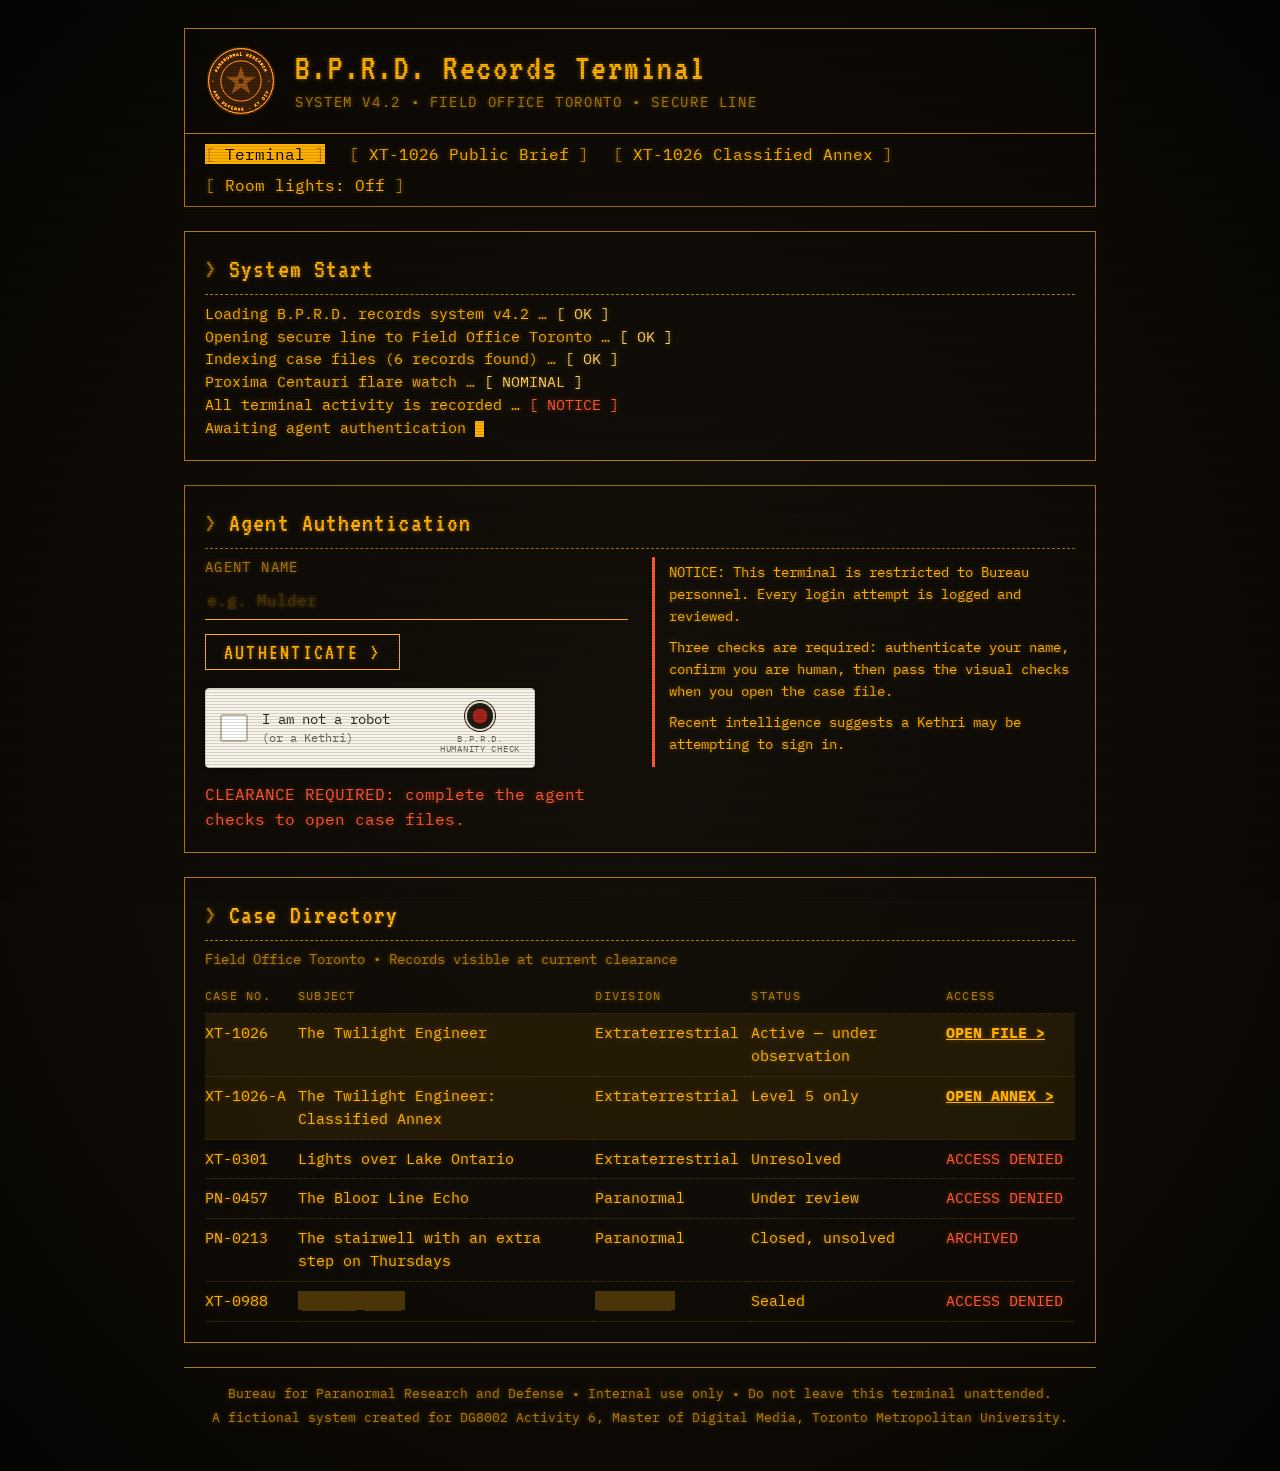
==== commit b475d18a: "Always run the agent checks; load the newest scripts - Opening the Records Terminal signs the agent " ====
--- a/index.html
+++ b/index.html
@@ -7,9 +7,9 @@
   <link rel="preconnect" href="https://fonts.googleapis.com">
   <link rel="preconnect" href="https://fonts.gstatic.com" crossorigin>
   <link href="https://fonts.googleapis.com/css2?family=Caveat:wght@500;700&family=Courier+Prime:wght@400;700&family=Special+Elite&display=swap" rel="stylesheet">
-  <link rel="stylesheet" href="style.css">
-  <script src="gate.js"></script>
-  <script src="script.js" defer></script>
+  <link rel="stylesheet" href="style.css?v=20261118b">
+  <script src="gate.js?v=20261118b"></script>
+  <script src="script.js?v=20261118b" defer></script>
 </head>
 <body id="page-brief">
 
--- a/style.css
+++ b/style.css
@@ -8,7 +8,7 @@
    4. Clipboard mode: board, clip and page flip (tablet / desktop;
       script.js adds the .is-flipped / .is-current classes)
    5. Page turn between the two files (View Transitions)
-   6. Desk lamp lighting: spotlight on / lights off (.theme-dark)
+   6. Desk lamp lighting: lamp on / lights off with flashlight (.theme-dark)
    7. Reduced motion and phones
    ===================================================================== */
 
@@ -761,7 +761,9 @@
      a 14.5 cm ballpoint beside 27.9 cm letter paper is 0.52 of the sheet.
      Like the lamp, its gap from the clipboard follows the free desk space. */
   .pen {
-    --pen-len: calc(var(--sheet-h) * 0.52);
+    /* Real size when the desk has room; otherwise as long as fits beside
+       the clipboard (its tilted footprint is about half its length) */
+    --pen-len: min(var(--sheet-h) * 0.52, (var(--desk-free) - var(--lamp-gap)) * 2 - 24px);
     --pen-rot: -64deg;
     top: calc(var(--top) + var(--sheet-h) * 0.5);
     bottom: auto;
@@ -1024,10 +1026,25 @@
   opacity: 1;
 }
 
-/* Lamp off: the room goes dark */
+/* Lamp off: the room goes dark, except where the flashlight points.
+   script.js moves --mx / --my with the mouse. */
+:root {
+  --mx: 50%;
+  --my: 45%;
+  --beam: 170px;
+}
+
 body::after {
-  background: rgba(6, 7, 16, 0.68);
+  background: radial-gradient(circle var(--beam) at var(--mx) var(--my),
+    rgba(255, 238, 200, 0.10) 0%,
+    rgba(255, 238, 200, 0.04) 55%,
+    rgba(5, 6, 14, 0.95) 100%);
   opacity: 0;
+}
+
+/* Before the mouse moves, or after it leaves the window: no beam */
+.flashlight-away body::after {
+  background: rgba(5, 6, 14, 0.95);
 }
 
 .theme-dark body::before { opacity: 0; }
@@ -1040,6 +1057,9 @@
 /* Clipboard mode: light comes from the lamp in the upper-left corner */
 @media (min-width: 760px) and (min-height: 560px) {
   :root {
+    /* Flashlight beam scales with the clipboard */
+    --beam: calc(var(--sheet-h) * 0.2);
+
     /* Light comes from just under the shade */
     --lamp-x: calc(var(--desk-free) - var(--lamp-gap) - var(--lamp-w) * 0.5);
     --lamp-y: calc(var(--top) + var(--sheet-h) * 0.04 + var(--lamp-w) * 0.38);
